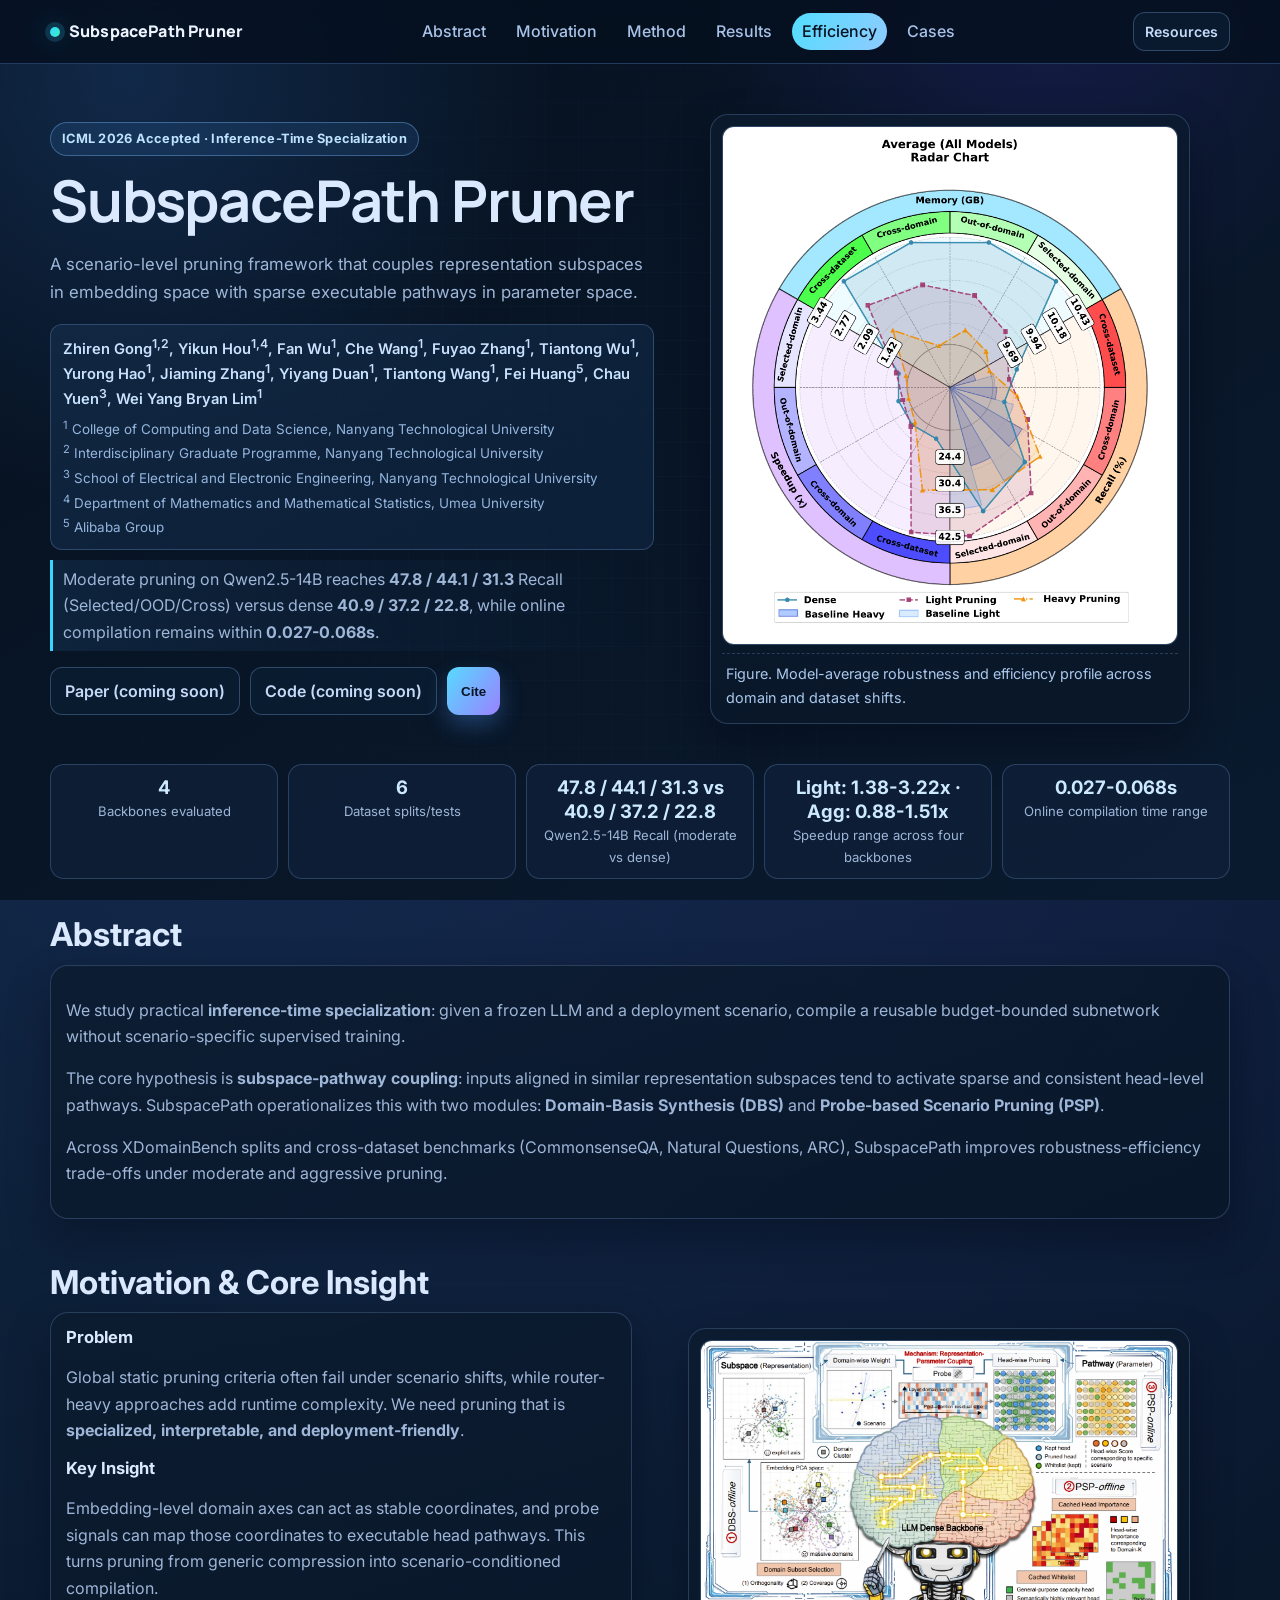
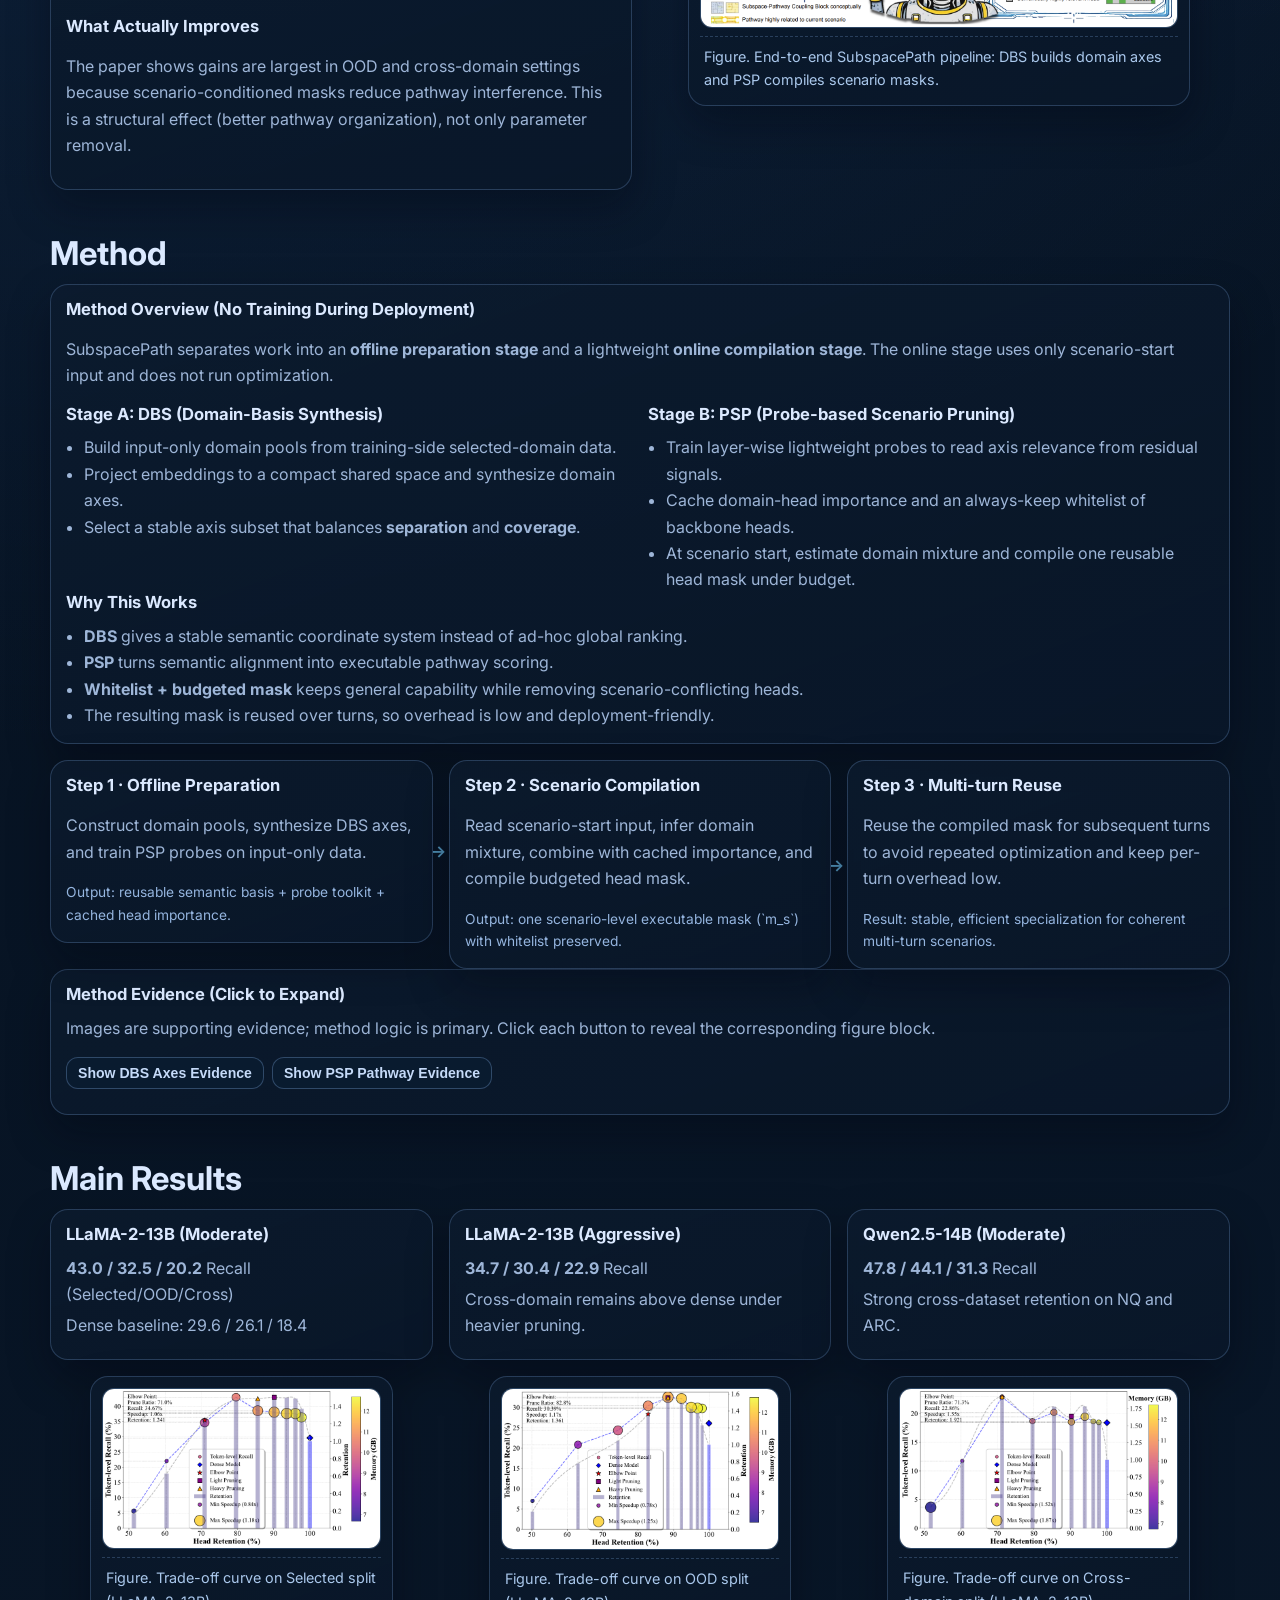
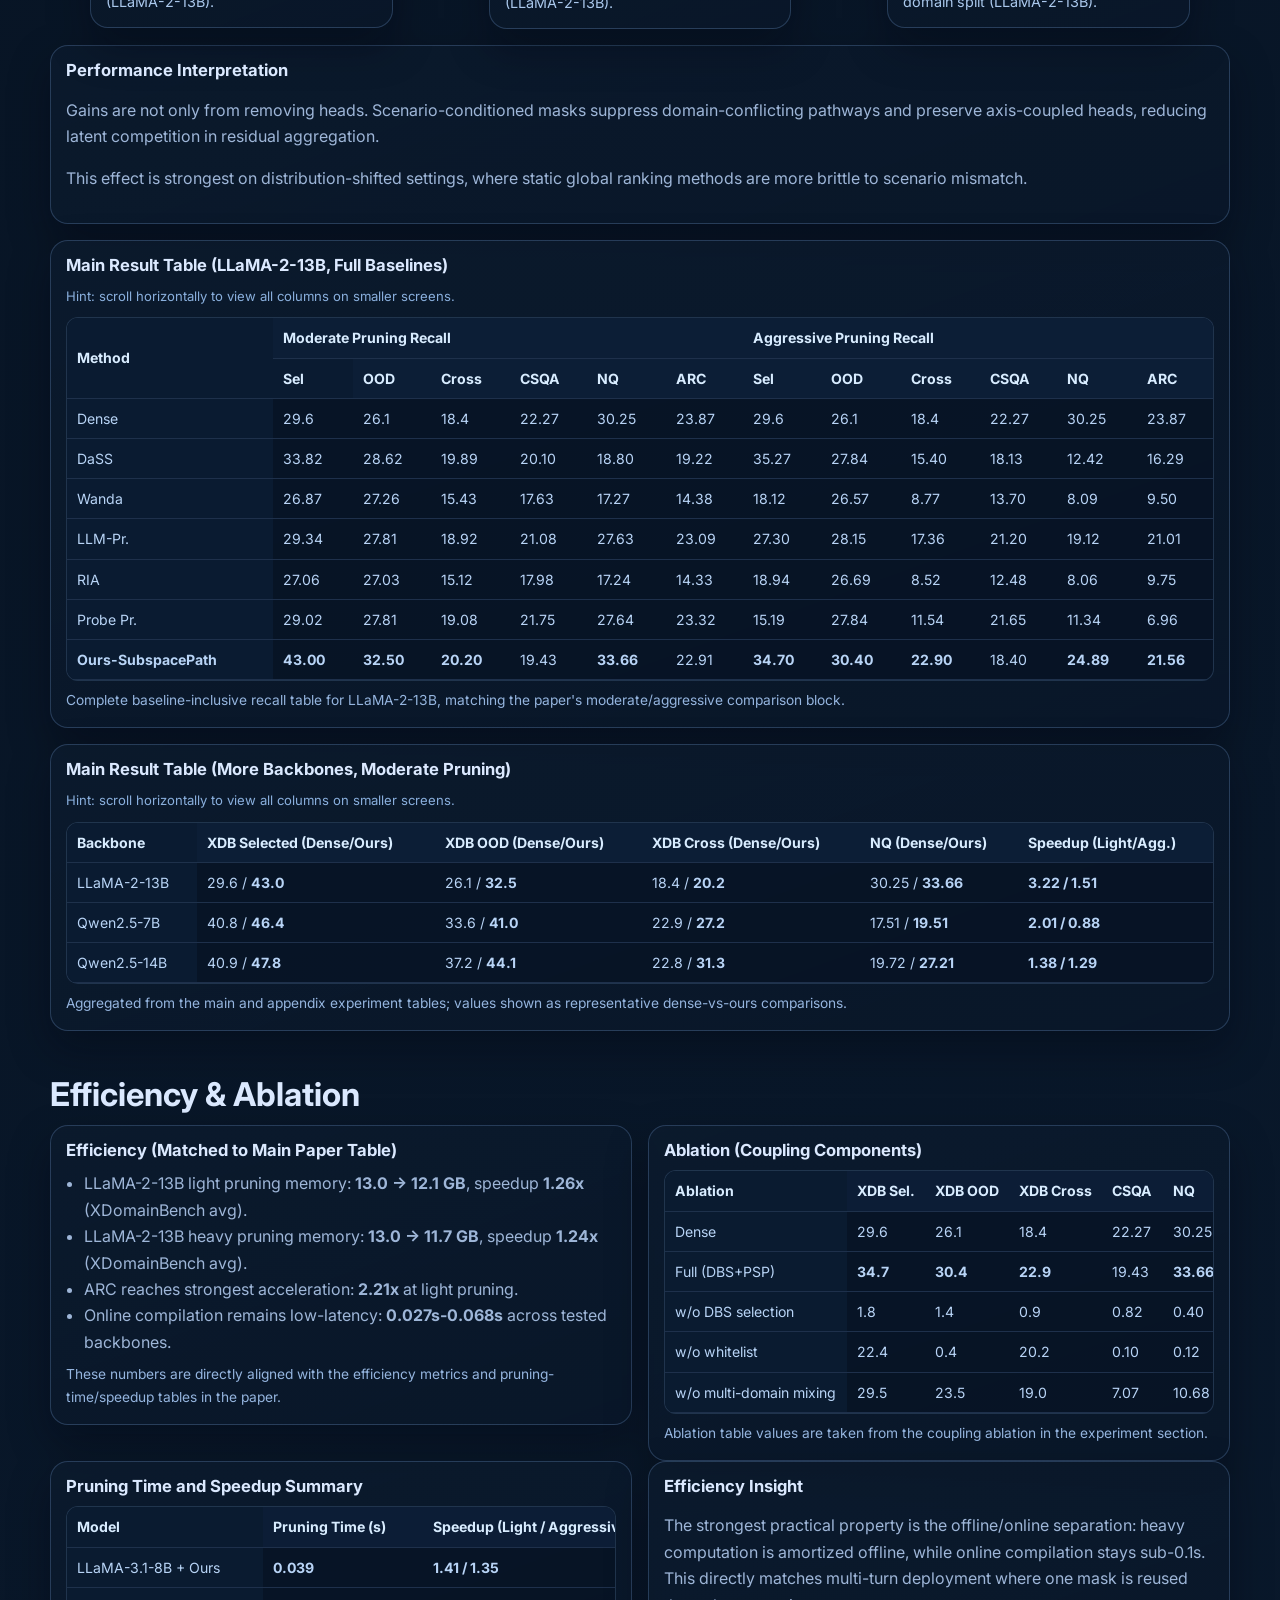
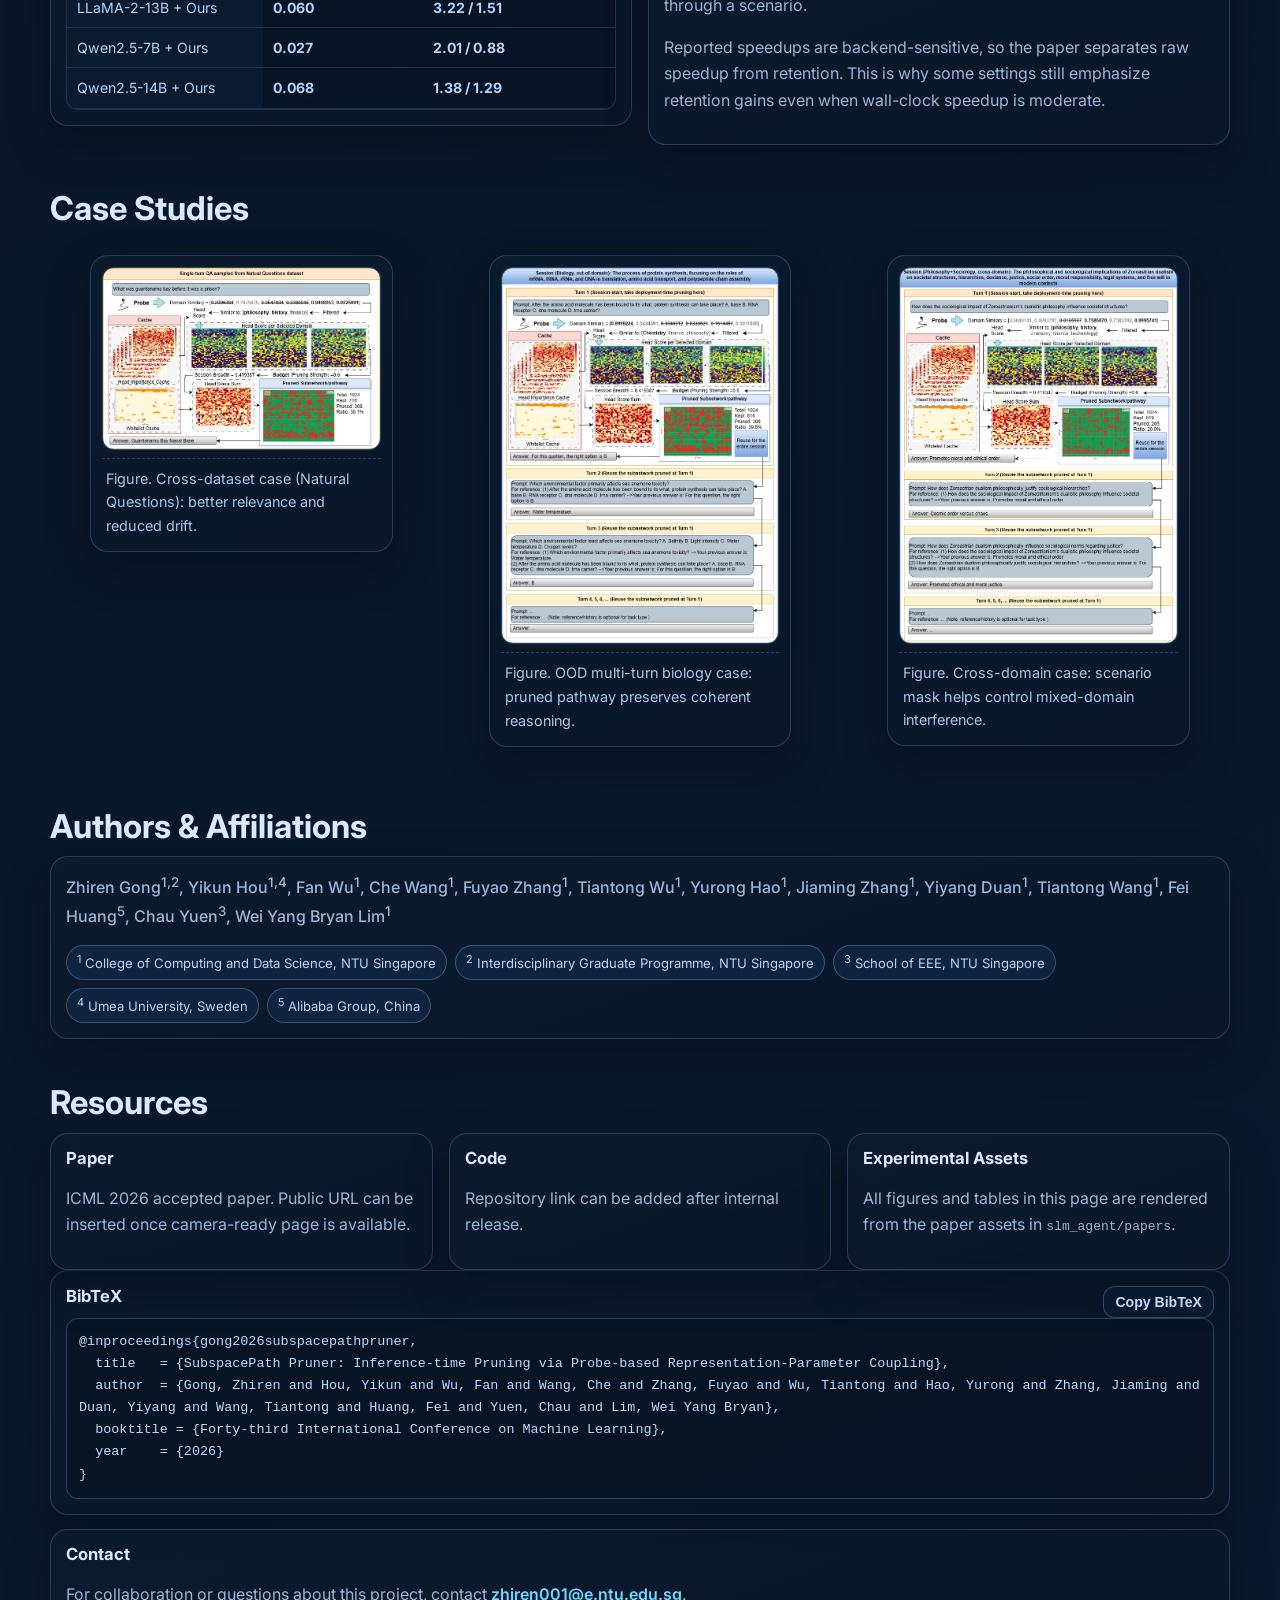
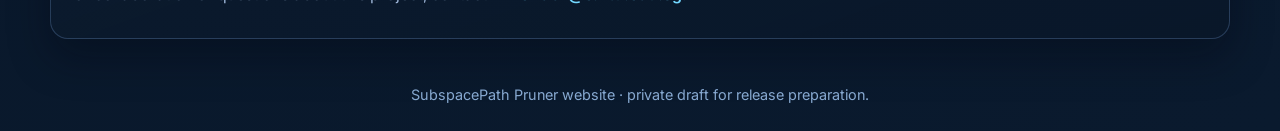
==== index.html @ 930dc104 "Initial SubspacePath Pruner website release" ====
<!doctype html>
<html lang="en">
<head>
  <meta charset="utf-8">
  <meta name="viewport" content="width=device-width, initial-scale=1">
  <title>SubspacePath Pruner | Project Website</title>
  <meta name="description" content="SubspacePath Pruner: inference-time scenario-specific pruning via subspace-pathway coupling.">
  <link rel="preconnect" href="https://fonts.googleapis.com">
  <link rel="preconnect" href="https://fonts.gstatic.com" crossorigin>
  <link href="https://fonts.googleapis.com/css2?family=Inter:wght@400;500;600;700;800&family=Manrope:wght@500;700;800&display=swap" rel="stylesheet">
  <link rel="stylesheet" href="./styles.css">
</head>
<body>
  <div class="bg-grid" aria-hidden="true"></div>
  <header class="topbar">
    <div class="container nav">
      <a class="brand" href="#top">
        <span class="brand-dot"></span>
        <span>SubspacePath Pruner</span>
      </a>
      <nav>
        <a href="#abstract">Abstract</a>
        <a href="#motivation">Motivation</a>
        <a href="#method">Method</a>
        <a href="#results">Results</a>
        <a href="#efficiency">Efficiency</a>
        <a href="#cases">Cases</a>
      </nav>
      <a class="btn btn-soft btn-sm" href="#resources">Resources</a>
    </div>
  </header>

  <main id="top">
    <section class="hero container">
      <div class="hero-copy">
        <p class="pill">ICML 2026 Accepted · Inference-Time Specialization</p>
        <h1>SubspacePath Pruner</h1>
        <p class="subtitle">
          A scenario-level pruning framework that couples representation subspaces in embedding space
          with sparse executable pathways in parameter space.
        </p>
        <div class="author-hero">
          <p class="author-hero-names">
            Zhiren Gong<sup>1,2</sup>, Yikun Hou<sup>1,4</sup>, Fan Wu<sup>1</sup>, Che Wang<sup>1</sup>, Fuyao Zhang<sup>1</sup>,
            Tiantong Wu<sup>1</sup>, Yurong Hao<sup>1</sup>, Jiaming Zhang<sup>1</sup>, Yiyang Duan<sup>1</sup>, Tiantong Wang<sup>1</sup>,
            Fei Huang<sup>5</sup>, Chau Yuen<sup>3</sup>, Wei Yang Bryan Lim<sup>1</sup>
          </p>
          <p class="author-hero-affils">
            <span><sup>1</sup> College of Computing and Data Science, Nanyang Technological University</span>
            <span><sup>2</sup> Interdisciplinary Graduate Programme, Nanyang Technological University</span>
            <span><sup>3</sup> School of Electrical and Electronic Engineering, Nanyang Technological University</span>
            <span><sup>4</sup> Department of Mathematics and Mathematical Statistics, Umea University</span>
            <span><sup>5</sup> Alibaba Group</span>
          </p>
        </div>
        <p class="hero-highlight">
          Moderate pruning on Qwen2.5-14B reaches <strong>47.8 / 44.1 / 31.3</strong> Recall (Selected/OOD/Cross)
          versus dense <strong>40.9 / 37.2 / 22.8</strong>, while online compilation remains within <strong>0.027-0.068s</strong>.
        </p>
        <div class="cta">
          <a class="btn btn-soft" href="#resources">Paper (coming soon)</a>
          <a class="btn btn-soft" href="#resources">Code (coming soon)</a>
          <button id="copyCiteHero" class="btn" type="button">Cite</button>
        </div>
      </div>
      <figure class="card figure-card hero-figure">
        <img src="./assets/radar_average.png" alt="Model-average radar chart" data-full="./assets/radar_average.png" loading="eager">
        <figcaption>Figure. Model-average robustness and efficiency profile across domain and dataset shifts.</figcaption>
      </figure>
    </section>

    <section class="container metrics">
      <article><h3>4</h3><p>Backbones evaluated</p></article>
      <article><h3>6</h3><p>Dataset splits/tests</p></article>
      <article><h3>47.8 / 44.1 / 31.3 vs 40.9 / 37.2 / 22.8</h3><p>Qwen2.5-14B Recall (moderate vs dense)</p></article>
      <article><h3>Light: 1.38-3.22x · Agg: 0.88-1.51x</h3><p>Speedup range across four backbones</p></article>
      <article><h3>0.027-0.068s</h3><p>Online compilation time range</p></article>
    </section>

    <section id="abstract" class="container section">
      <h2>Abstract</h2>
      <article class="card">
        <p>
          We study practical <strong>inference-time specialization</strong>: given a frozen LLM and a deployment scenario,
          compile a reusable budget-bounded subnetwork without scenario-specific supervised training.
        </p>
        <p>
          The core hypothesis is <strong>subspace-pathway coupling</strong>: inputs aligned in similar representation subspaces
          tend to activate sparse and consistent head-level pathways.
          SubspacePath operationalizes this with two modules:
          <strong>Domain-Basis Synthesis (DBS)</strong> and <strong>Probe-based Scenario Pruning (PSP)</strong>.
        </p>
        <p>
          Across XDomainBench splits and cross-dataset benchmarks (CommonsenseQA, Natural Questions, ARC),
          SubspacePath improves robustness-efficiency trade-offs under moderate and aggressive pruning.
        </p>
      </article>
    </section>

    <section id="motivation" class="container section">
      <h2>Motivation & Core Insight</h2>
      <div class="grid2">
        <article class="card">
          <h3>Problem</h3>
          <p>
            Global static pruning criteria often fail under scenario shifts, while router-heavy approaches add runtime complexity.
            We need pruning that is <strong>specialized, interpretable, and deployment-friendly</strong>.
          </p>
          <h3>Key Insight</h3>
          <p>
            Embedding-level domain axes can act as stable coordinates, and probe signals can map those coordinates to
            executable head pathways. This turns pruning from generic compression into scenario-conditioned compilation.
          </p>
          <h3>What Actually Improves</h3>
          <p>
            The paper shows gains are largest in OOD and cross-domain settings because scenario-conditioned masks reduce
            pathway interference. This is a structural effect (better pathway organization), not only parameter removal.
          </p>
        </article>
        <figure class="card figure-card">
          <img src="./assets/main_new.png" alt="SubspacePath overview pipeline" data-full="./assets/main_new.png" loading="lazy">
          <figcaption>Figure. End-to-end SubspacePath pipeline: DBS builds domain axes and PSP compiles scenario masks.</figcaption>
        </figure>
      </div>
    </section>

    <section id="method" class="container section">
      <h2>Method</h2>
      <article class="card">
        <h3>Method Overview (No Training During Deployment)</h3>
        <p>
          SubspacePath separates work into an <strong>offline preparation stage</strong> and a lightweight
          <strong>online compilation stage</strong>. The online stage uses only scenario-start input and does not run optimization.
        </p>
        <div class="grid2">
          <div>
            <h3>Stage A: DBS (Domain-Basis Synthesis)</h3>
            <ul>
              <li>Build input-only domain pools from training-side selected-domain data.</li>
              <li>Project embeddings to a compact shared space and synthesize domain axes.</li>
              <li>Select a stable axis subset that balances <strong>separation</strong> and <strong>coverage</strong>.</li>
            </ul>
          </div>
          <div>
            <h3>Stage B: PSP (Probe-based Scenario Pruning)</h3>
            <ul>
              <li>Train layer-wise lightweight probes to read axis relevance from residual signals.</li>
              <li>Cache domain-head importance and an always-keep whitelist of backbone heads.</li>
              <li>At scenario start, estimate domain mixture and compile one reusable head mask under budget.</li>
            </ul>
          </div>
        </div>
        <h3>Why This Works</h3>
        <ul>
          <li><strong>DBS</strong> gives a stable semantic coordinate system instead of ad-hoc global ranking.</li>
          <li><strong>PSP</strong> turns semantic alignment into executable pathway scoring.</li>
          <li><strong>Whitelist + budgeted mask</strong> keeps general capability while removing scenario-conflicting heads.</li>
          <li>The resulting mask is reused over turns, so overhead is low and deployment-friendly.</li>
        </ul>
      </article>

      <div class="grid3 method-flow">
        <article class="card">
          <h3>Step 1 · Offline Preparation</h3>
          <p>Construct domain pools, synthesize DBS axes, and train PSP probes on input-only data.</p>
          <p class="note">Output: reusable semantic basis + probe toolkit + cached head importance.</p>
        </article>
        <article class="card">
          <h3>Step 2 · Scenario Compilation</h3>
          <p>Read scenario-start input, infer domain mixture, combine with cached importance, and compile budgeted head mask.</p>
          <p class="note">Output: one scenario-level executable mask (`m_s`) with whitelist preserved.</p>
        </article>
        <article class="card">
          <h3>Step 3 · Multi-turn Reuse</h3>
          <p>Reuse the compiled mask for subsequent turns to avoid repeated optimization and keep per-turn overhead low.</p>
          <p class="note">Result: stable, efficient specialization for coherent multi-turn scenarios.</p>
        </article>
      </div>

      <article class="card method-interactive">
        <h3>Method Evidence (Click to Expand)</h3>
        <p>Images are supporting evidence; method logic is primary. Click each button to reveal the corresponding figure block.</p>
        <div class="method-controls">
          <button class="btn btn-soft btn-sm method-toggle" type="button" data-target="methodDBS">Show DBS Axes Evidence</button>
          <button class="btn btn-soft btn-sm method-toggle" type="button" data-target="methodPSP">Show PSP Pathway Evidence</button>
        </div>

        <div id="methodDBS" class="method-panel">
          <div class="grid2">
            <figure class="card figure-card method-link" data-group="dbs">
              <img src="./assets/embedding_space_projection_3d.png" alt="3D embedding projection for selected domains" data-full="./assets/embedding_space_projection_3d.png" loading="lazy">
              <figcaption>Figure. Selected domain subspaces are geometrically separable in embedding projection.</figcaption>
            </figure>
            <figure class="card figure-card method-link" data-group="dbs">
              <img src="./assets/filtered_orthogonality_matrix.png" alt="Orthogonality matrix for selected domain axes" data-full="./assets/filtered_orthogonality_matrix.png" loading="lazy">
              <figcaption>Figure. DBS-selected axes achieve higher orthogonality with sufficient semantic coverage.</figcaption>
            </figure>
          </div>
        </div>

        <div id="methodPSP" class="method-panel">
          <div class="grid2">
            <figure class="card figure-card method-link" data-group="psp">
              <img src="./assets/mechanism.png" alt="Subspace-pathway coupling mechanism visualization" data-full="./assets/mechanism.png" loading="lazy">
              <figcaption>Figure. Mechanism evidence: subspace alignment patterns map to executable pathway selection behavior.</figcaption>
            </figure>
            <figure class="card figure-card method-link" data-group="psp">
              <img src="./assets/domain_head_cross_section_combined.png" alt="Domain-head cross section importance map" data-full="./assets/domain_head_cross_section_combined.png" loading="lazy">
              <figcaption>Figure. Domain-specific head-importance cross section supports pathway compilation.</figcaption>
            </figure>
          </div>
        </div>
      </article>
    </section>

    <section id="results" class="container section">
      <h2>Main Results</h2>
      <div class="grid3">
        <article class="card stat-card">
          <h3>LLaMA-2-13B (Moderate)</h3>
          <p><strong>43.0 / 32.5 / 20.2</strong> Recall (Selected/OOD/Cross)</p>
          <p>Dense baseline: 29.6 / 26.1 / 18.4</p>
        </article>
        <article class="card stat-card">
          <h3>LLaMA-2-13B (Aggressive)</h3>
          <p><strong>34.7 / 30.4 / 22.9</strong> Recall</p>
          <p>Cross-domain remains above dense under heavier pruning.</p>
        </article>
        <article class="card stat-card">
          <h3>Qwen2.5-14B (Moderate)</h3>
          <p><strong>47.8 / 44.1 / 31.3</strong> Recall</p>
          <p>Strong cross-dataset retention on NQ and ARC.</p>
        </article>
      </div>

      <div class="grid3">
        <figure class="card figure-card">
          <img src="./assets/tradeoff_selected.png" alt="Tradeoff curve on selected split" data-full="./assets/tradeoff_selected.png" loading="lazy">
          <figcaption>Figure. Trade-off curve on Selected split (LLaMA-2-13B).</figcaption>
        </figure>
        <figure class="card figure-card">
          <img src="./assets/tradeoff_ood.png" alt="Tradeoff curve on OOD split" data-full="./assets/tradeoff_ood.png" loading="lazy">
          <figcaption>Figure. Trade-off curve on OOD split (LLaMA-2-13B).</figcaption>
        </figure>
        <figure class="card figure-card">
          <img src="./assets/tradeoff_cross.png" alt="Tradeoff curve on cross-domain split" data-full="./assets/tradeoff_cross.png" loading="lazy">
          <figcaption>Figure. Trade-off curve on Cross-domain split (LLaMA-2-13B).</figcaption>
        </figure>
      </div>

      <article class="card">
        <h3>Performance Interpretation</h3>
        <p>
          Gains are not only from removing heads. Scenario-conditioned masks suppress domain-conflicting pathways
          and preserve axis-coupled heads, reducing latent competition in residual aggregation.
        </p>
        <p>
          This effect is strongest on distribution-shifted settings, where static global ranking methods are
          more brittle to scenario mismatch.
        </p>
      </article>

      <article class="card full-width-table-card">
        <h3>Main Result Table (LLaMA-2-13B, Full Baselines)</h3>
        <p class="scroll-hint">Hint: scroll horizontally to view all columns on smaller screens.</p>
        <div class="table-scroll">
          <table class="wide-table">
            <thead>
              <tr>
                <th rowspan="2">Method</th>
                <th colspan="6">Moderate Pruning Recall</th>
                <th colspan="6">Aggressive Pruning Recall</th>
              </tr>
              <tr>
                <th>Sel</th><th>OOD</th><th>Cross</th><th>CSQA</th><th>NQ</th><th>ARC</th>
                <th>Sel</th><th>OOD</th><th>Cross</th><th>CSQA</th><th>NQ</th><th>ARC</th>
              </tr>
            </thead>
            <tbody>
              <tr><td>Dense</td><td>29.6</td><td>26.1</td><td>18.4</td><td>22.27</td><td>30.25</td><td>23.87</td><td>29.6</td><td>26.1</td><td>18.4</td><td>22.27</td><td>30.25</td><td>23.87</td></tr>
              <tr><td>DaSS</td><td>33.82</td><td>28.62</td><td>19.89</td><td>20.10</td><td>18.80</td><td>19.22</td><td>35.27</td><td>27.84</td><td>15.40</td><td>18.13</td><td>12.42</td><td>16.29</td></tr>
              <tr><td>Wanda</td><td>26.87</td><td>27.26</td><td>15.43</td><td>17.63</td><td>17.27</td><td>14.38</td><td>18.12</td><td>26.57</td><td>8.77</td><td>13.70</td><td>8.09</td><td>9.50</td></tr>
              <tr><td>LLM-Pr.</td><td>29.34</td><td>27.81</td><td>18.92</td><td>21.08</td><td>27.63</td><td>23.09</td><td>27.30</td><td>28.15</td><td>17.36</td><td>21.20</td><td>19.12</td><td>21.01</td></tr>
              <tr><td>RIA</td><td>27.06</td><td>27.03</td><td>15.12</td><td>17.98</td><td>17.24</td><td>14.33</td><td>18.94</td><td>26.69</td><td>8.52</td><td>12.48</td><td>8.06</td><td>9.75</td></tr>
              <tr><td>Probe Pr.</td><td>29.02</td><td>27.81</td><td>19.08</td><td>21.75</td><td>27.64</td><td>23.32</td><td>15.19</td><td>27.84</td><td>11.54</td><td>21.65</td><td>11.34</td><td>6.96</td></tr>
              <tr><td><strong>Ours-SubspacePath</strong></td><td><strong>43.00</strong></td><td><strong>32.50</strong></td><td><strong>20.20</strong></td><td>19.43</td><td><strong>33.66</strong></td><td>22.91</td><td><strong>34.70</strong></td><td><strong>30.40</strong></td><td><strong>22.90</strong></td><td>18.40</td><td><strong>24.89</strong></td><td><strong>21.56</strong></td></tr>
            </tbody>
          </table>
        </div>
        <p class="note">Complete baseline-inclusive recall table for LLaMA-2-13B, matching the paper's moderate/aggressive comparison block.</p>
      </article>

      <article class="card full-width-table-card">
        <h3>Main Result Table (More Backbones, Moderate Pruning)</h3>
        <p class="scroll-hint">Hint: scroll horizontally to view all columns on smaller screens.</p>
        <div class="table-scroll">
          <table class="wide-table compact">
            <thead>
              <tr>
                <th>Backbone</th>
                <th>XDB Selected (Dense/Ours)</th>
                <th>XDB OOD (Dense/Ours)</th>
                <th>XDB Cross (Dense/Ours)</th>
                <th>NQ (Dense/Ours)</th>
                <th>Speedup (Light/Agg.)</th>
              </tr>
            </thead>
            <tbody>
              <tr>
                <td>LLaMA-2-13B</td>
                <td>29.6 / <strong>43.0</strong></td>
                <td>26.1 / <strong>32.5</strong></td>
                <td>18.4 / <strong>20.2</strong></td>
                <td>30.25 / <strong>33.66</strong></td>
                <td><strong>3.22 / 1.51</strong></td>
              </tr>
              <tr>
                <td>Qwen2.5-7B</td>
                <td>40.8 / <strong>46.4</strong></td>
                <td>33.6 / <strong>41.0</strong></td>
                <td>22.9 / <strong>27.2</strong></td>
                <td>17.51 / <strong>19.51</strong></td>
                <td><strong>2.01 / 0.88</strong></td>
              </tr>
              <tr>
                <td>Qwen2.5-14B</td>
                <td>40.9 / <strong>47.8</strong></td>
                <td>37.2 / <strong>44.1</strong></td>
                <td>22.8 / <strong>31.3</strong></td>
                <td>19.72 / <strong>27.21</strong></td>
                <td><strong>1.38 / 1.29</strong></td>
              </tr>
            </tbody>
          </table>
        </div>
        <p class="note">Aggregated from the main and appendix experiment tables; values shown as representative dense-vs-ours comparisons.</p>
      </article>
    </section>

    <section id="efficiency" class="container section">
      <h2>Efficiency & Ablation</h2>
      <div class="grid2">
        <article class="card">
          <h3>Efficiency (Matched to Main Paper Table)</h3>
          <ul>
            <li>LLaMA-2-13B light pruning memory: <strong>13.0 -&gt; 12.1 GB</strong>, speedup <strong>1.26x</strong> (XDomainBench avg).</li>
            <li>LLaMA-2-13B heavy pruning memory: <strong>13.0 -&gt; 11.7 GB</strong>, speedup <strong>1.24x</strong> (XDomainBench avg).</li>
            <li>ARC reaches strongest acceleration: <strong>2.21x</strong> at light pruning.</li>
            <li>Online compilation remains low-latency: <strong>0.027s-0.068s</strong> across tested backbones.</li>
          </ul>
          <p class="note">
            These numbers are directly aligned with the efficiency metrics and pruning-time/speedup tables in the paper.
          </p>
        </article>
        <article class="card">
          <h3>Ablation (Coupling Components)</h3>
          <div class="table-scroll">
            <table class="wide-table compact">
              <thead>
                <tr>
                  <th>Ablation</th>
                  <th>XDB Sel.</th>
                  <th>XDB OOD</th>
                  <th>XDB Cross</th>
                  <th>CSQA</th>
                  <th>NQ</th>
                  <th>ARC</th>
                </tr>
              </thead>
              <tbody>
                <tr><td>Dense</td><td>29.6</td><td>26.1</td><td>18.4</td><td>22.27</td><td>30.25</td><td>23.87</td></tr>
                <tr><td>Full (DBS+PSP)</td><td><strong>34.7</strong></td><td><strong>30.4</strong></td><td><strong>22.9</strong></td><td>19.43</td><td><strong>33.66</strong></td><td><strong>25.62</strong></td></tr>
                <tr><td>w/o DBS selection</td><td>1.8</td><td>1.4</td><td>0.9</td><td>0.82</td><td>0.40</td><td>1.16</td></tr>
                <tr><td>w/o whitelist</td><td>22.4</td><td>0.4</td><td>20.2</td><td>0.10</td><td>0.12</td><td>0.23</td></tr>
                <tr><td>w/o multi-domain mixing</td><td>29.5</td><td>23.5</td><td>19.0</td><td>7.07</td><td>10.68</td><td>17.04</td></tr>
              </tbody>
            </table>
          </div>
          <p class="note">Ablation table values are taken from the coupling ablation in the experiment section.</p>
        </article>
      </div>

      <div class="grid2">
        <article class="card">
          <h3>Pruning Time and Speedup Summary</h3>
          <div class="table-scroll">
            <table class="wide-table compact">
              <thead>
                <tr>
                  <th>Model</th>
                  <th>Pruning Time (s)</th>
                  <th>Speedup (Light / Aggressive)</th>
                </tr>
              </thead>
              <tbody>
                <tr><td>LLaMA-3.1-8B + Ours</td><td><strong>0.039</strong></td><td><strong>1.41 / 1.35</strong></td></tr>
                <tr><td>LLaMA-2-13B + Ours</td><td><strong>0.060</strong></td><td><strong>3.22 / 1.51</strong></td></tr>
                <tr><td>Qwen2.5-7B + Ours</td><td><strong>0.027</strong></td><td><strong>2.01 / 0.88</strong></td></tr>
                <tr><td>Qwen2.5-14B + Ours</td><td><strong>0.068</strong></td><td><strong>1.38 / 1.29</strong></td></tr>
              </tbody>
            </table>
          </div>
        </article>
        <article class="card">
          <h3>Efficiency Insight</h3>
          <p>
            The strongest practical property is the offline/online separation:
            heavy computation is amortized offline, while online compilation stays sub-0.1s.
            This directly matches multi-turn deployment where one mask is reused through a scenario.
          </p>
          <p>
            Reported speedups are backend-sensitive, so the paper separates raw speedup from retention.
            This is why some settings still emphasize retention gains even when wall-clock speedup is moderate.
          </p>
        </article>
      </div>
    </section>

    <section id="cases" class="container section">
      <h2>Case Studies</h2>
      <div class="grid3">
        <figure class="card figure-card">
          <img src="./assets/case_study3.png" alt="Natural Questions case study" data-full="./assets/case_study3.png" loading="lazy">
          <figcaption>Figure. Cross-dataset case (Natural Questions): better relevance and reduced drift.</figcaption>
        </figure>
        <figure class="card figure-card">
          <img src="./assets/case_study1.png" alt="OOD biology multi-turn case study" data-full="./assets/case_study1.png" loading="lazy">
          <figcaption>Figure. OOD multi-turn biology case: pruned pathway preserves coherent reasoning.</figcaption>
        </figure>
        <figure class="card figure-card">
          <img src="./assets/case_study2.png" alt="Cross-domain philosophy and sociology case study" data-full="./assets/case_study2.png" loading="lazy">
          <figcaption>Figure. Cross-domain case: scenario mask helps control mixed-domain interference.</figcaption>
        </figure>
      </div>
    </section>

    <section id="authors" class="container section">
      <h2>Authors & Affiliations</h2>
      <article class="card">
        <p class="authors">
          Zhiren Gong<sup>1,2</sup>, Yikun Hou<sup>1,4</sup>, Fan Wu<sup>1</sup>, Che Wang<sup>1</sup>, Fuyao Zhang<sup>1</sup>,
          Tiantong Wu<sup>1</sup>, Yurong Hao<sup>1</sup>, Jiaming Zhang<sup>1</sup>, Yiyang Duan<sup>1</sup>, Tiantong Wang<sup>1</sup>,
          Fei Huang<sup>5</sup>, Chau Yuen<sup>3</sup>, Wei Yang Bryan Lim<sup>1</sup>
        </p>
        <div class="chips">
          <span><sup>1</sup> College of Computing and Data Science, NTU Singapore</span>
          <span><sup>2</sup> Interdisciplinary Graduate Programme, NTU Singapore</span>
          <span><sup>3</sup> School of EEE, NTU Singapore</span>
          <span><sup>4</sup> Umea University, Sweden</span>
          <span><sup>5</sup> Alibaba Group, China</span>
        </div>
      </article>
    </section>

    <section id="resources" class="container section">
      <h2>Resources</h2>
      <div class="grid3">
        <article class="card resource-card">
          <h3>Paper</h3>
          <p>ICML 2026 accepted paper. Public URL can be inserted once camera-ready page is available.</p>
        </article>
        <article class="card resource-card">
          <h3>Code</h3>
          <p>Repository link can be added after internal release.</p>
        </article>
        <article class="card resource-card">
          <h3>Experimental Assets</h3>
          <p>All figures and tables in this page are rendered from the paper assets in <code>slm_agent/papers</code>.</p>
        </article>
      </div>

      <article class="card">
        <div class="bib-head">
          <h3>BibTeX</h3>
          <button id="copyBib" class="btn btn-sm btn-soft" type="button">Copy BibTeX</button>
        </div>
        <pre id="bib">@inproceedings{gong2026subspacepathpruner,
  title   = {SubspacePath Pruner: Inference-time Pruning via Probe-based Representation-Parameter Coupling},
  author  = {Gong, Zhiren and Hou, Yikun and Wu, Fan and Wang, Che and Zhang, Fuyao and Wu, Tiantong and Hao, Yurong and Zhang, Jiaming and Duan, Yiyang and Wang, Tiantong and Huang, Fei and Yuen, Chau and Lim, Wei Yang Bryan},
  booktitle = {Forty-third International Conference on Machine Learning},
  year    = {2026}
}</pre>
      </article>

      <article class="card contact-card">
        <h3>Contact</h3>
        <p>
          For collaboration or questions about this project, contact
          <a class="contact-link" href="mailto:zhiren001@e.ntu.edu.sg">zhiren001@e.ntu.edu.sg</a>.
        </p>
      </article>
    </section>
  </main>

  <footer class="footer">
    <div class="container">
      <p>SubspacePath Pruner website · private draft for release preparation.</p>
    </div>
  </footer>

  <div id="lightbox" class="lightbox" aria-hidden="true">
    <button id="lightboxClose" class="lightbox-close" type="button" aria-label="Close image view">×</button>
    <img id="lightboxImg" src="" alt="Expanded figure preview">
  </div>

  <script src="./script.js"></script>
</body>
</html>
---- styles.css ----
:root {
  --bg: #06111f;
  --bg2: #0a1a2e;
  --panel: rgba(12, 27, 46, 0.78);
  --panel-2: rgba(9, 23, 41, 0.88);
  --ink: #dbe9ff;
  --ink-soft: #9eb6d8;
  --line: rgba(123, 167, 224, 0.26);
  --cyan: #37d7ff;
  --blue: #6ca3ff;
  --violet: #9b7cff;
  --mint: #37efc7;
  --shadow: 0 18px 40px rgba(0, 7, 16, 0.35);
  --radius: 18px;
}

*,
*::before,
*::after {
  box-sizing: border-box;
}

html,
body {
  margin: 0;
  padding: 0;
  font-family: Inter, system-ui, -apple-system, Segoe UI, sans-serif;
  color: var(--ink);
  background:
    radial-gradient(circle at 10% 8%, rgba(65, 146, 255, 0.18), transparent 30%),
    radial-gradient(circle at 82% 0%, rgba(91, 68, 255, 0.15), transparent 25%),
    linear-gradient(145deg, var(--bg), var(--bg2));
}

html {
  scroll-behavior: smooth;
}

body {
  line-height: 1.65;
  background-attachment: fixed;
}

.bg-grid {
  position: fixed;
  inset: 0;
  pointer-events: none;
  z-index: 0;
  opacity: 0.16;
  background-image:
    linear-gradient(rgba(140, 191, 255, 0.18) 1px, transparent 1px),
    linear-gradient(90deg, rgba(140, 191, 255, 0.16) 1px, transparent 1px);
  background-size: 34px 34px;
  mask-image: radial-gradient(circle at center, black 20%, transparent 85%);
}

.container {
  width: min(1180px, calc(100% - 44px));
  margin: 0 auto;
  position: relative;
  z-index: 1;
}

.topbar {
  position: sticky;
  top: 0;
  z-index: 30;
  border-bottom: 1px solid rgba(88, 142, 209, 0.35);
  background: rgba(5, 16, 31, 0.84);
  backdrop-filter: blur(12px);
}

.nav {
  display: flex;
  align-items: center;
  justify-content: space-between;
  gap: 14px;
  padding: 12px 0;
}

.brand {
  text-decoration: none;
  color: #eef5ff;
  font-family: Manrope, Inter, sans-serif;
  font-weight: 800;
  display: inline-flex;
  align-items: center;
  gap: 9px;
  letter-spacing: 0.01em;
}

.brand-dot {
  width: 10px;
  height: 10px;
  border-radius: 50%;
  background: linear-gradient(120deg, var(--cyan), var(--mint));
  box-shadow: 0 0 0 5px rgba(55, 215, 255, 0.16), 0 0 28px rgba(55, 215, 255, 0.45);
}

.nav nav {
  display: flex;
  gap: 10px;
  flex-wrap: wrap;
}

.nav nav a {
  color: #a9c2e8;
  text-decoration: none;
  font-weight: 500;
  border-radius: 999px;
  padding: 5px 10px;
  transition: color 0.2s ease, background 0.2s ease;
}

.nav nav a:hover {
  color: #e7f3ff;
  background: rgba(90, 147, 214, 0.2);
}

.nav nav a.active {
  color: #091222;
  background: linear-gradient(120deg, #53ddff, #8fcbff);
}

.btn {
  border: 0;
  border-radius: 12px;
  padding: 10px 14px;
  font-weight: 600;
  text-decoration: none;
  cursor: pointer;
  color: #0a1426;
  background: linear-gradient(125deg, #57dbff, #78adff 50%, #9a82ff);
  box-shadow: 0 10px 22px rgba(79, 155, 255, 0.3);
}

.btn-soft {
  background: rgba(10, 28, 49, 0.9);
  color: #c5daf8;
  border: 1px solid rgba(127, 171, 225, 0.32);
  box-shadow: none;
}

.btn-sm {
  padding: 7px 11px;
  font-size: 0.88rem;
}

h1,
h2,
h3 {
  margin: 0 0 10px;
  line-height: 1.2;
}

h1 {
  font-family: Manrope, Inter, sans-serif;
  font-size: clamp(2.1rem, 5vw, 3.6rem);
  letter-spacing: -0.02em;
}

h2 {
  font-size: clamp(1.45rem, 2.6vw, 2.05rem);
}

h3 {
  font-size: 1.04rem;
}

p,
li {
  color: var(--ink-soft);
}

.hero {
  display: grid;
  grid-template-columns: 1.08fr 1fr;
  gap: 16px;
  align-items: center;
  padding: 34px 0 16px;
}

.pill {
  display: inline-flex;
  margin: 0 0 10px;
  border-radius: 999px;
  border: 1px solid rgba(115, 173, 236, 0.42);
  background: rgba(56, 125, 198, 0.16);
  color: #bfe3ff;
  font-size: 0.8rem;
  font-weight: 700;
  letter-spacing: 0.02em;
  padding: 5px 11px;
}

.subtitle {
  font-size: 1.05rem;
  max-width: 740px;
}

.author-hero {
  margin-top: 12px;
  border: 1px solid rgba(126, 170, 230, 0.28);
  border-radius: 12px;
  background: linear-gradient(150deg, rgba(20, 44, 73, 0.72), rgba(14, 34, 60, 0.8));
  padding: 10px 12px;
}

.author-hero-names {
  margin: 0;
  color: #c8e2ff;
  font-size: 0.92rem;
  font-weight: 600;
  line-height: 1.5;
}

.author-hero-affils {
  margin: 6px 0 0;
  color: #95b6df;
  font-size: 0.84rem;
}

.author-hero-affils span {
  display: block;
}

.hero-highlight {
  margin-top: 10px;
  border-left: 3px solid var(--cyan);
  padding: 6px 0 6px 10px;
  background: linear-gradient(90deg, rgba(28, 64, 106, 0.35), transparent);
  border-radius: 0 8px 8px 0;
}

.cta {
  margin-top: 14px;
  display: flex;
  flex-wrap: wrap;
  gap: 10px;
}

.card {
  background: linear-gradient(160deg, var(--panel), var(--panel-2));
  border: 1px solid var(--line);
  border-radius: var(--radius);
  box-shadow: var(--shadow);
  padding: 15px;
  transition: transform 0.24s ease, border-color 0.24s ease, box-shadow 0.24s ease;
}

.card:hover {
  transform: translateY(-2px);
  border-color: rgba(117, 194, 255, 0.44);
  box-shadow: 0 20px 44px rgba(0, 6, 16, 0.4);
}

.hero-figure {
  padding: 10px;
}

.metrics {
  display: grid;
  grid-template-columns: repeat(5, minmax(0, 1fr));
  gap: 10px;
  margin-top: 8px;
}

.metrics article {
  border-radius: 14px;
  border: 1px solid rgba(128, 176, 236, 0.25);
  background: rgba(14, 32, 57, 0.8);
  padding: 10px 8px;
  text-align: center;
}

.metrics h3 {
  margin-bottom: 2px;
  color: #cce9ff;
  font-size: clamp(0.98rem, 1.45vw, 1.26rem);
  line-height: 1.3;
}

.metrics p {
  margin: 0;
  font-size: 0.82rem;
}

.section {
  padding: 36px 0 8px;
  scroll-margin-top: 92px;
}

.grid2,
.grid3 {
  display: grid;
  gap: 16px;
  align-items: start;
}

.grid2 {
  grid-template-columns: repeat(2, minmax(0, 1fr));
}

.grid3 {
  grid-template-columns: repeat(3, minmax(0, 1fr));
}

.figure-card {
  padding: 11px;
  overflow: hidden;
}

.figure-card img {
  width: 100%;
  max-width: 100%;
  height: auto;
  max-height: 620px;
  object-fit: contain;
  display: block;
  border-radius: 12px;
  border: 1px solid rgba(118, 171, 231, 0.35);
  background: rgba(4, 14, 27, 0.75);
  cursor: zoom-in;
}

.hero-figure img {
  max-height: 760px;
}

.figure-card figcaption {
  margin-top: 8px;
  border-top: 1px dashed rgba(120, 165, 218, 0.28);
  padding: 8px 4px 2px;
  color: #aac8ec;
  font-size: 0.9rem;
}

.method-flow {
  margin-top: 16px;
}

.method-flow .card {
  position: relative;
}

.method-flow .card:not(:last-child)::after {
  content: "→";
  position: absolute;
  right: -14px;
  top: 50%;
  transform: translateY(-50%);
  color: #74cfff;
  font-weight: 700;
  opacity: 0.65;
}

.method-interactive p {
  margin-top: 0;
}

.method-controls {
  display: flex;
  flex-wrap: wrap;
  gap: 8px;
  margin: 8px 0 10px;
}

.method-panel {
  display: none;
  margin-top: 8px;
}

.method-panel.show {
  display: block;
  animation: fadeInUp 0.22s ease;
}

ul {
  margin: 8px 0 0;
  padding-left: 18px;
}

.stat-card p {
  margin: 5px 0;
}

.note {
  margin: 8px 0 0;
  font-size: 0.86rem;
  color: #95b5df;
}

.full-width-table-card {
  margin-top: 16px;
}

.table-scroll {
  margin-top: 10px;
  overflow-x: auto;
  border: 1px solid rgba(123, 167, 224, 0.22);
  border-radius: 12px;
  background: rgba(7, 20, 36, 0.72);
}

.scroll-hint {
  margin: 0 0 8px;
  font-size: 0.82rem;
  color: #8ab0de;
}

.wide-table {
  width: 100%;
  min-width: 760px;
  border-collapse: collapse;
}

.wide-table th,
.wide-table td {
  border-bottom: 1px solid rgba(123, 167, 224, 0.2);
  padding: 8px 10px;
  text-align: left;
  font-size: 0.88rem;
  color: #b8d4f6;
}

.wide-table thead th {
  position: sticky;
  top: 0;
  background: rgba(13, 31, 56, 0.96);
  color: #d8ecff;
}

.wide-table th:first-child,
.wide-table td:first-child {
  position: sticky;
  left: 0;
  z-index: 2;
  background: rgba(11, 28, 49, 0.98);
  box-shadow: 1px 0 0 rgba(123, 167, 224, 0.28);
}

.wide-table thead th:first-child {
  z-index: 4;
}

.wide-table.compact {
  min-width: 620px;
}

.wide-table tbody tr:hover td {
  background: rgba(56, 120, 194, 0.12);
}

.authors {
  margin-top: 0;
  font-weight: 500;
}

.chips {
  display: flex;
  flex-wrap: wrap;
  gap: 8px;
}

.chips span {
  border-radius: 999px;
  border: 1px solid rgba(126, 170, 230, 0.35);
  background: rgba(19, 40, 69, 0.84);
  color: #b8d4f6;
  padding: 4px 10px;
  font-size: 0.82rem;
}

.resource-card {
  min-height: 120px;
}

.bib-head {
  display: flex;
  align-items: center;
  justify-content: space-between;
  gap: 10px;
}

pre {
  margin: 0;
  border-radius: 12px;
  border: 1px solid rgba(128, 176, 236, 0.3);
  background: rgba(7, 20, 36, 0.86);
  color: #bcdbff;
  padding: 12px;
  white-space: pre-wrap;
  word-break: break-word;
  font-size: 0.84rem;
}

.contact-card {
  margin-top: 14px;
}

.contact-link {
  color: #73d8ff;
  font-weight: 600;
  text-decoration: none;
}

.contact-link:hover {
  text-decoration: underline;
}

.footer {
  margin-top: 24px;
  padding: 12px 0 24px;
}

.footer p {
  margin: 0;
  text-align: center;
  color: #87a9d1;
  font-size: 0.9rem;
}

.method-link {
  transition: transform 0.22s ease, border-color 0.22s ease, box-shadow 0.22s ease;
}

.method-link.is-linked {
  border-color: rgba(87, 219, 255, 0.62);
  box-shadow: 0 24px 42px rgba(0, 23, 45, 0.5);
}

.method-link.is-linked figcaption {
  color: #d3ecff;
}

@keyframes fadeInUp {
  from {
    opacity: 0;
    transform: translateY(6px);
  }
  to {
    opacity: 1;
    transform: translateY(0);
  }
}

.lightbox {
  position: fixed;
  inset: 0;
  z-index: 80;
  display: none;
  align-items: center;
  justify-content: center;
  padding: 24px;
  background: rgba(2, 8, 17, 0.88);
}

.lightbox.show {
  display: flex;
}

.lightbox img {
  max-width: min(1220px, 95vw);
  max-height: 90vh;
  border-radius: 12px;
  box-shadow: 0 16px 40px rgba(0, 0, 0, 0.44);
}

.lightbox-close {
  position: absolute;
  top: 12px;
  right: 20px;
  border: 0;
  border-radius: 999px;
  width: 36px;
  height: 36px;
  font-size: 1.5rem;
  cursor: pointer;
  color: #0f1d33;
  background: #cfe5ff;
}

@media (max-width: 1080px) {
  .metrics {
    grid-template-columns: repeat(3, minmax(0, 1fr));
  }

  .grid3 {
    grid-template-columns: repeat(2, minmax(0, 1fr));
  }

  .method-flow .card::after {
    display: none;
  }
}

@media (max-width: 820px) {
  .hero,
  .grid2,
  .grid3 {
    grid-template-columns: 1fr;
  }

  .metrics {
    grid-template-columns: repeat(2, minmax(0, 1fr));
  }
}

@media (max-width: 560px) {
  .container {
    width: calc(100% - 26px);
  }

  .metrics {
    grid-template-columns: 1fr;
  }

  .nav {
    flex-wrap: wrap;
    row-gap: 8px;
  }

  .nav nav {
    width: 100%;
    flex-wrap: nowrap;
    overflow-x: auto;
    scrollbar-width: thin;
  }
}
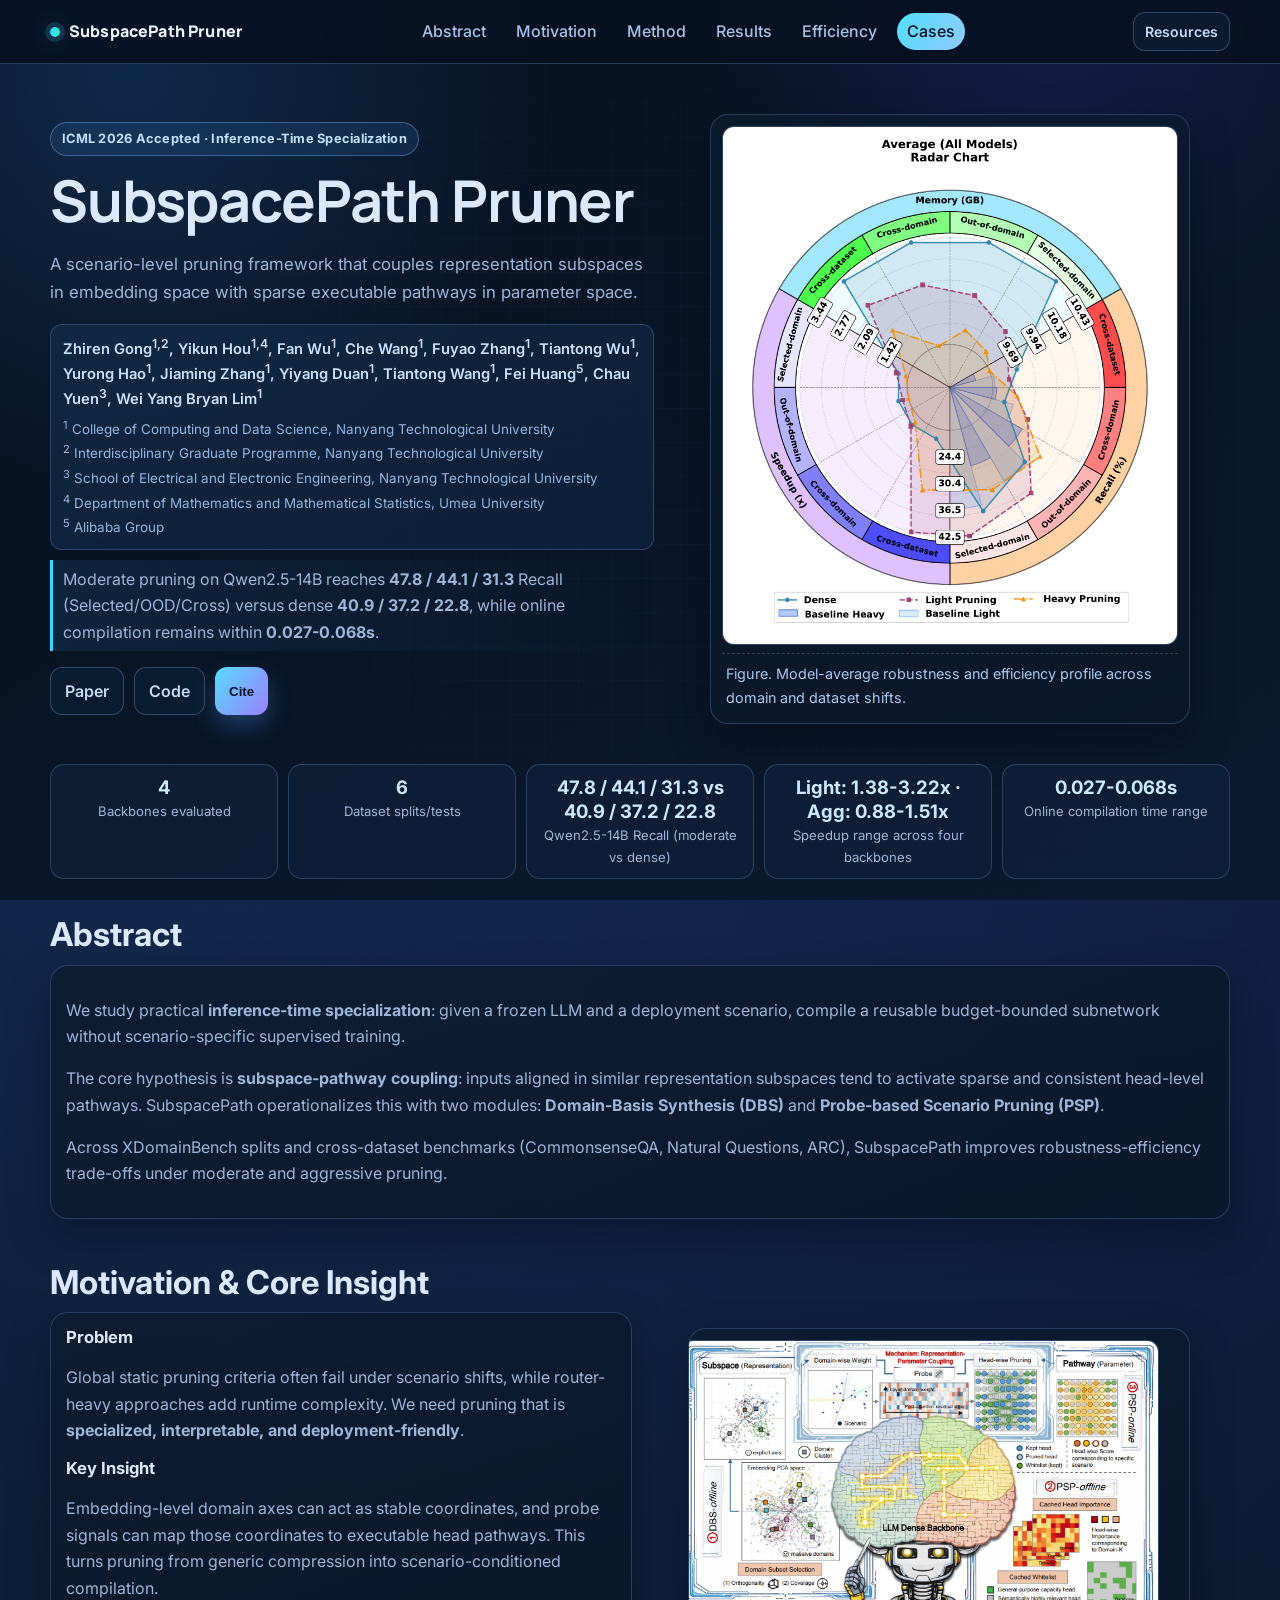
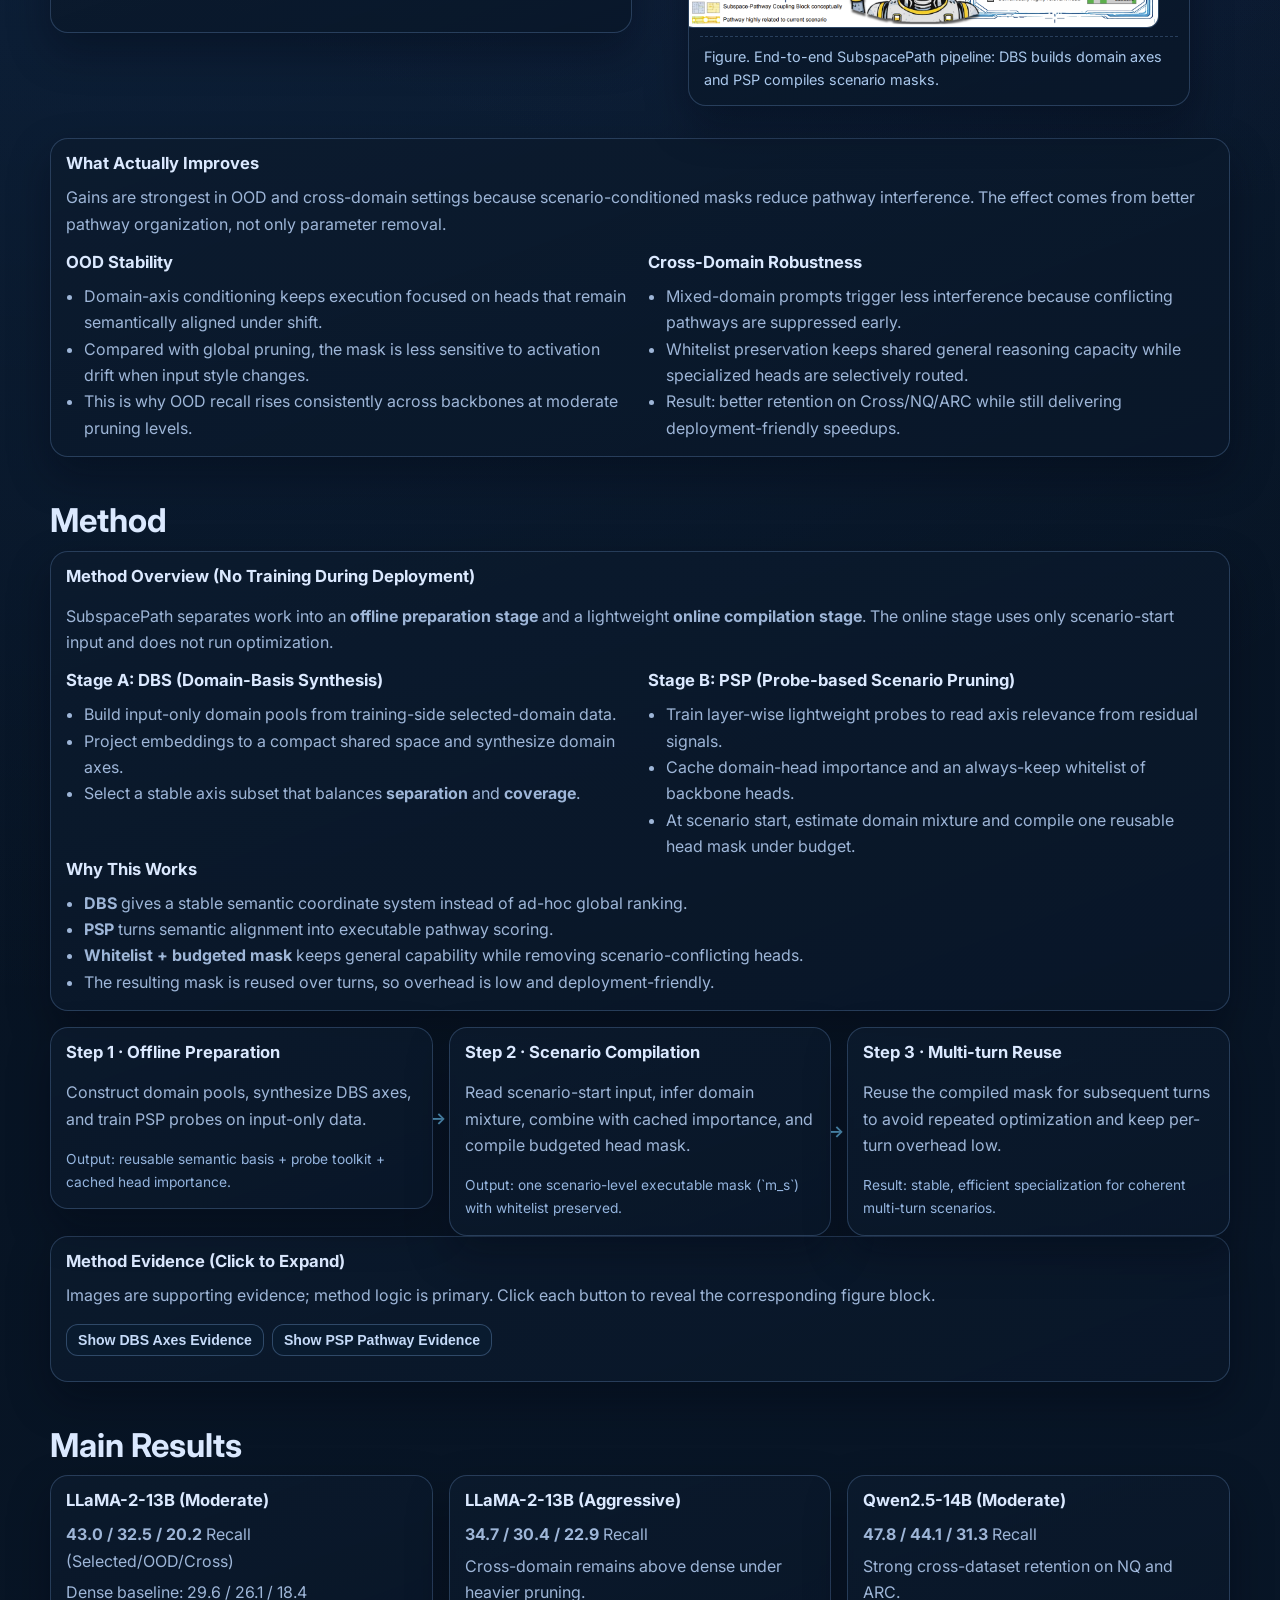
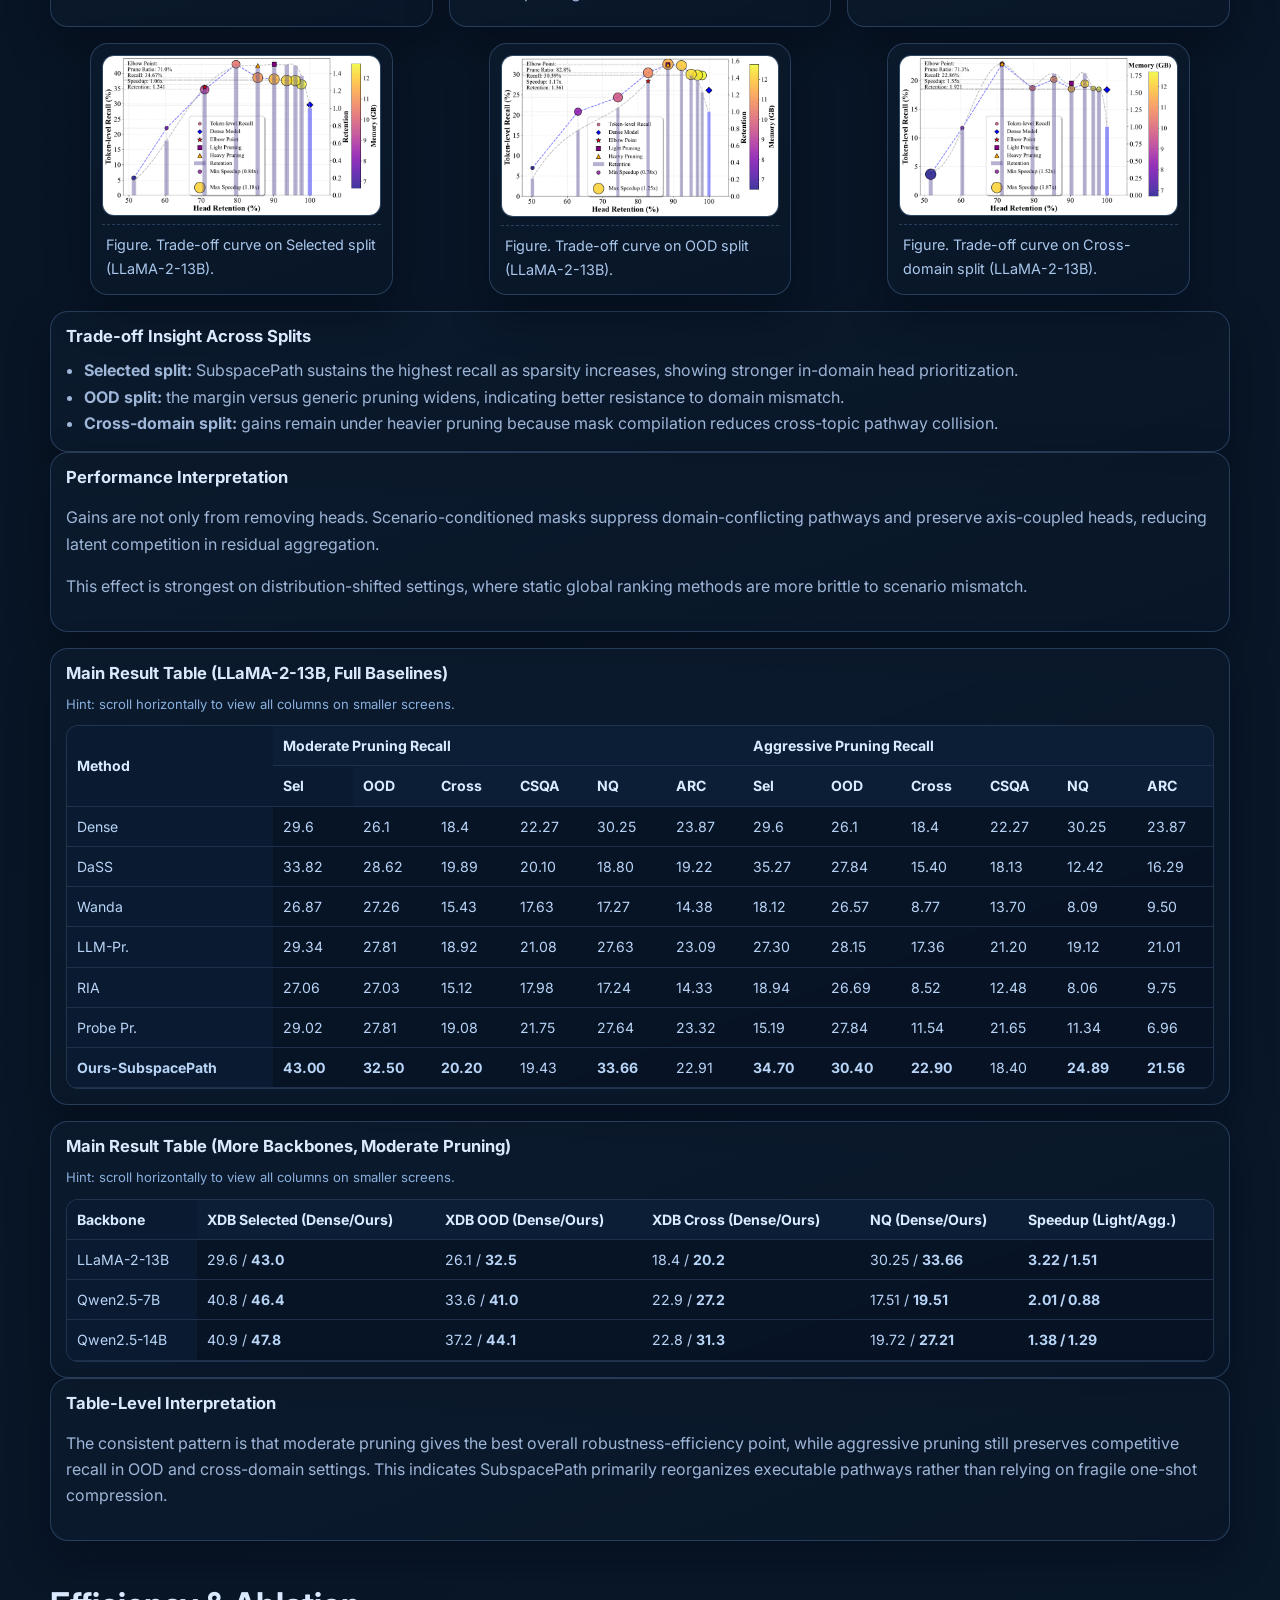
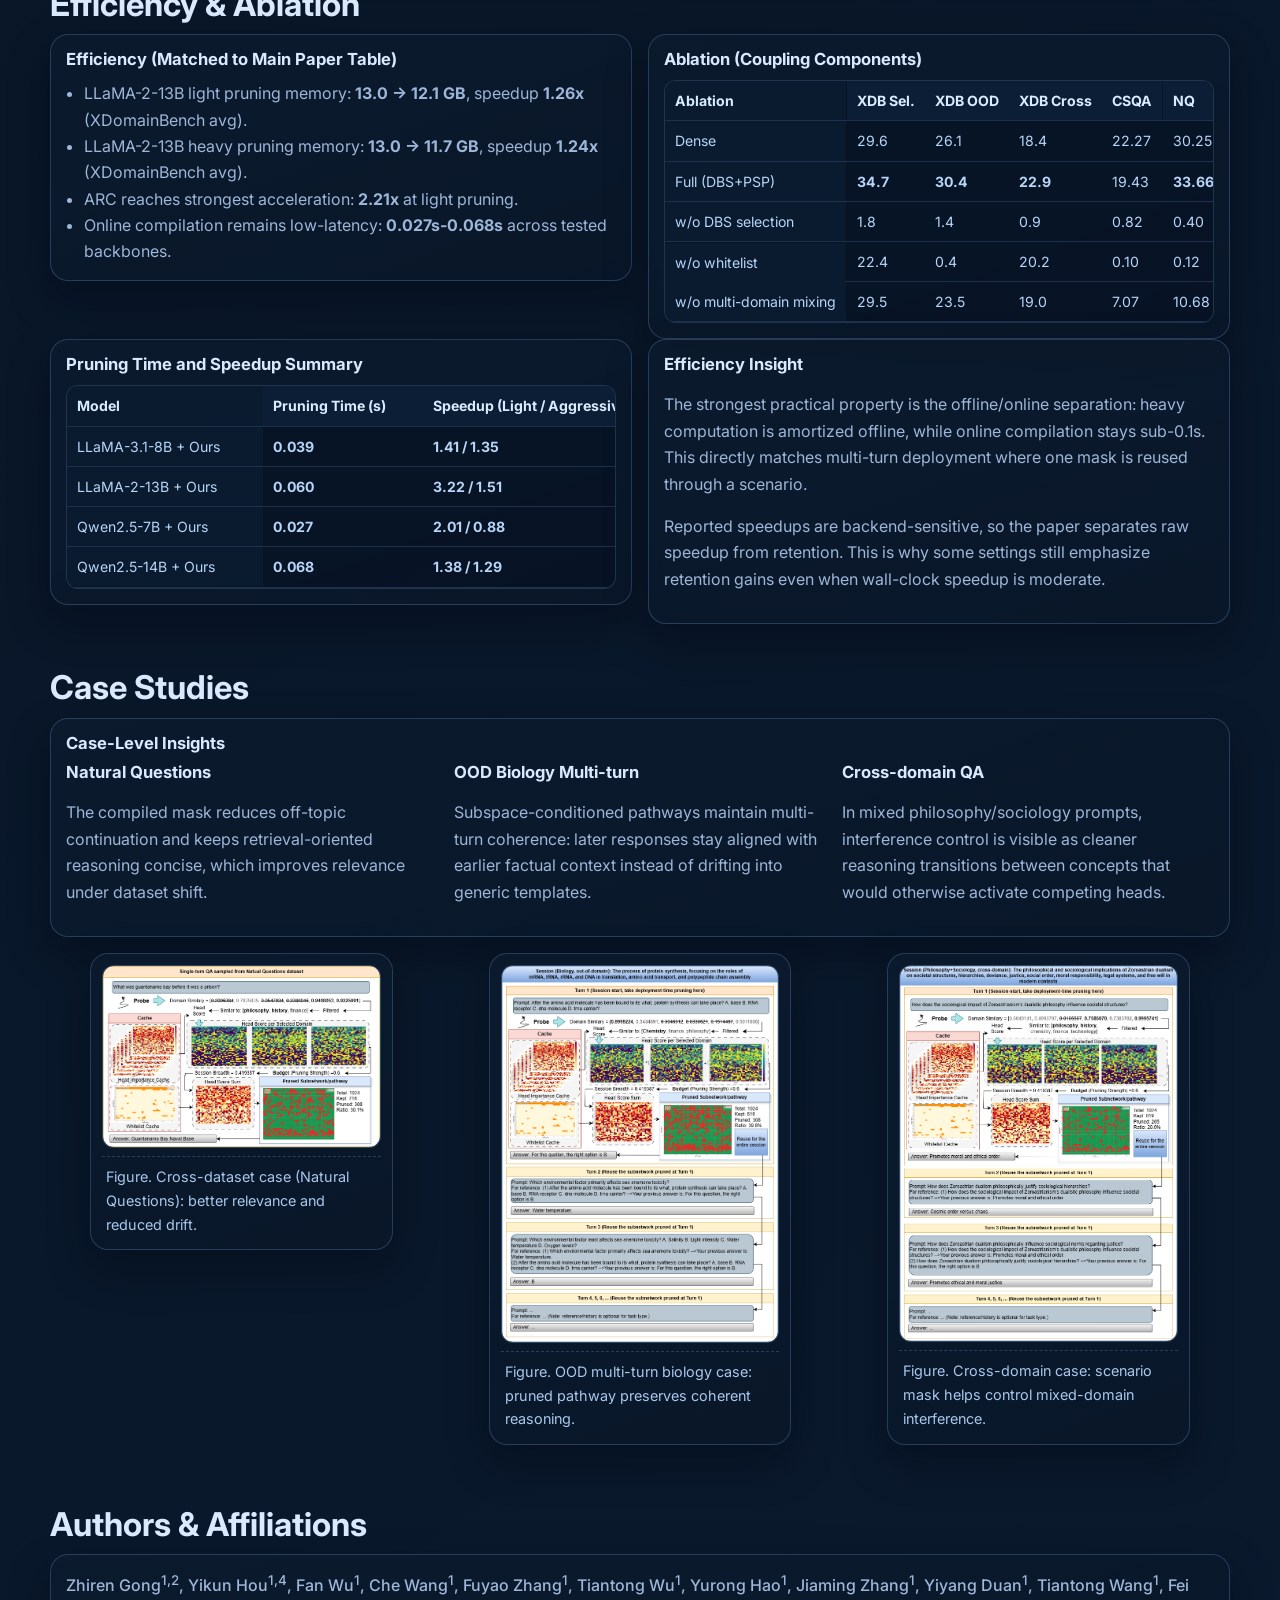
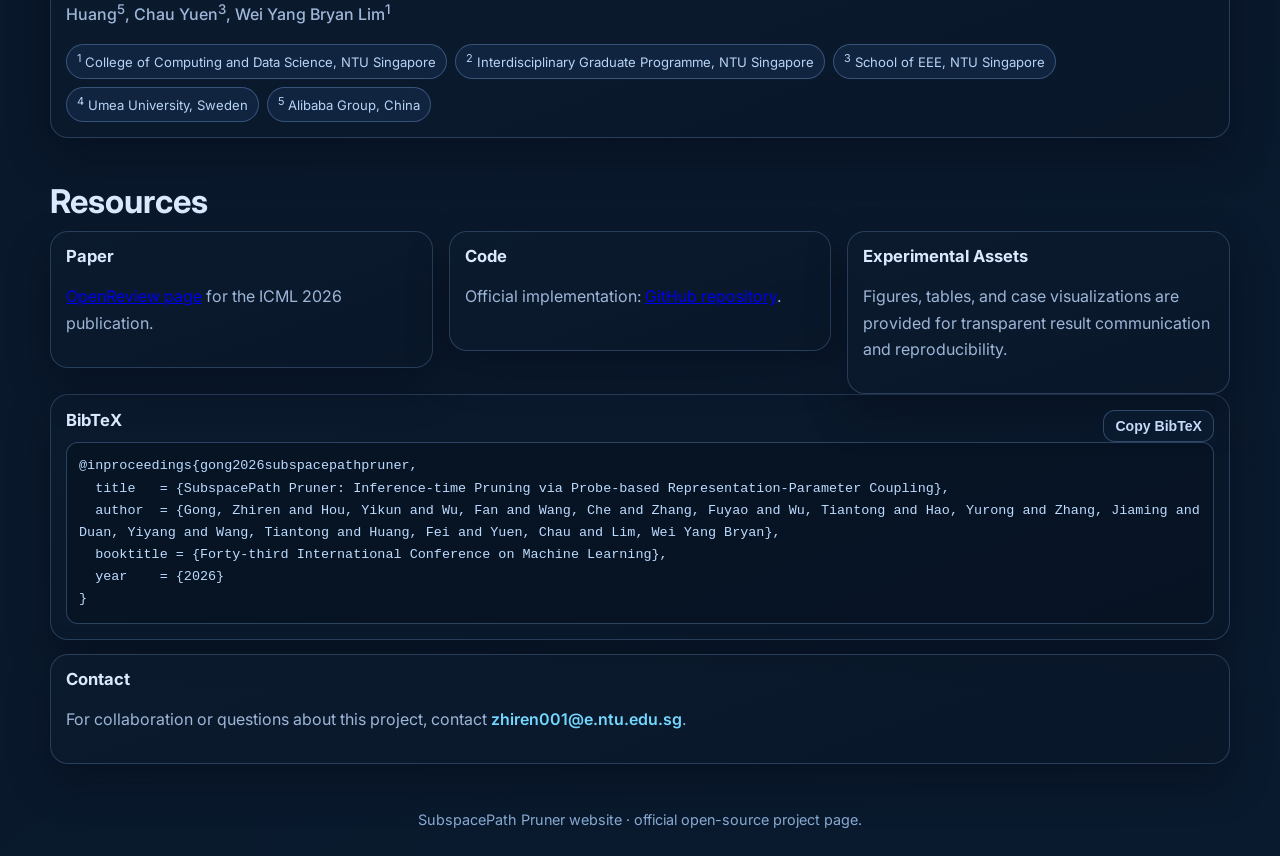
==== commit bc1d5206: "Publish OpenReview paper and GitHub code links" ====
--- a/index.html
+++ b/index.html
@@ -58,13 +58,13 @@
           versus dense <strong>40.9 / 37.2 / 22.8</strong>, while online compilation remains within <strong>0.027-0.068s</strong>.
         </p>
         <div class="cta">
-          <a class="btn btn-soft" href="#resources">Paper (coming soon)</a>
-          <a class="btn btn-soft" href="#resources">Code (coming soon)</a>
+          <a class="btn btn-soft" href="https://openreview.net/forum?id=fvkCjFvWKf" target="_blank" rel="noreferrer">Paper</a>
+          <a class="btn btn-soft" href="https://github.com/GongZhiren/SubspacePathPruner" target="_blank" rel="noreferrer">Code</a>
           <button id="copyCiteHero" class="btn" type="button">Cite</button>
         </div>
       </div>
       <figure class="card figure-card hero-figure">
-        <img src="./assets/radar_average.png" alt="Model-average radar chart" data-full="./assets/radar_average.png" loading="eager">
+        <img class="hero-radar-img" src="./assets/radar_average.png" alt="Model-average radar chart" data-full="./assets/radar_average.png" loading="eager">
         <figcaption>Figure. Model-average robustness and efficiency profile across domain and dataset shifts.</figcaption>
       </figure>
     </section>
@@ -111,17 +111,37 @@
             Embedding-level domain axes can act as stable coordinates, and probe signals can map those coordinates to
             executable head pathways. This turns pruning from generic compression into scenario-conditioned compilation.
           </p>
-          <h3>What Actually Improves</h3>
-          <p>
-            The paper shows gains are largest in OOD and cross-domain settings because scenario-conditioned masks reduce
-            pathway interference. This is a structural effect (better pathway organization), not only parameter removal.
-          </p>
-        </article>
-        <figure class="card figure-card">
-          <img src="./assets/main_new.png" alt="SubspacePath overview pipeline" data-full="./assets/main_new.png" loading="lazy">
+        </article>
+        <figure class="card figure-card">
+          <img class="pipeline-hero-img" src="./assets/main_new.png" alt="SubspacePath overview pipeline" data-full="./assets/main_new.png" loading="lazy">
           <figcaption>Figure. End-to-end SubspacePath pipeline: DBS builds domain axes and PSP compiles scenario masks.</figcaption>
         </figure>
       </div>
+      <article class="card dual-insight">
+        <h3>What Actually Improves</h3>
+        <p>
+          Gains are strongest in OOD and cross-domain settings because scenario-conditioned masks reduce pathway
+          interference. The effect comes from better pathway organization, not only parameter removal.
+        </p>
+        <div class="grid2">
+          <div>
+            <h3>OOD Stability</h3>
+            <ul>
+              <li>Domain-axis conditioning keeps execution focused on heads that remain semantically aligned under shift.</li>
+              <li>Compared with global pruning, the mask is less sensitive to activation drift when input style changes.</li>
+              <li>This is why OOD recall rises consistently across backbones at moderate pruning levels.</li>
+            </ul>
+          </div>
+          <div>
+            <h3>Cross-Domain Robustness</h3>
+            <ul>
+              <li>Mixed-domain prompts trigger less interference because conflicting pathways are suppressed early.</li>
+              <li>Whitelist preservation keeps shared general reasoning capacity while specialized heads are selectively routed.</li>
+              <li>Result: better retention on Cross/NQ/ARC while still delivering deployment-friendly speedups.</li>
+            </ul>
+          </div>
+        </div>
+      </article>
     </section>
 
     <section id="method" class="container section">
@@ -247,6 +267,14 @@
           <figcaption>Figure. Trade-off curve on Cross-domain split (LLaMA-2-13B).</figcaption>
         </figure>
       </div>
+      <article class="card">
+        <h3>Trade-off Insight Across Splits</h3>
+        <ul>
+          <li><strong>Selected split:</strong> SubspacePath sustains the highest recall as sparsity increases, showing stronger in-domain head prioritization.</li>
+          <li><strong>OOD split:</strong> the margin versus generic pruning widens, indicating better resistance to domain mismatch.</li>
+          <li><strong>Cross-domain split:</strong> gains remain under heavier pruning because mask compilation reduces cross-topic pathway collision.</li>
+        </ul>
+      </article>
 
       <article class="card">
         <h3>Performance Interpretation</h3>
@@ -287,7 +315,6 @@
             </tbody>
           </table>
         </div>
-        <p class="note">Complete baseline-inclusive recall table for LLaMA-2-13B, matching the paper's moderate/aggressive comparison block.</p>
       </article>
 
       <article class="card full-width-table-card">
@@ -333,7 +360,14 @@
             </tbody>
           </table>
         </div>
-        <p class="note">Aggregated from the main and appendix experiment tables; values shown as representative dense-vs-ours comparisons.</p>
+      </article>
+      <article class="card">
+        <h3>Table-Level Interpretation</h3>
+        <p>
+          The consistent pattern is that moderate pruning gives the best overall robustness-efficiency point, while aggressive pruning
+          still preserves competitive recall in OOD and cross-domain settings. This indicates SubspacePath primarily reorganizes
+          executable pathways rather than relying on fragile one-shot compression.
+        </p>
       </article>
     </section>
 
@@ -348,9 +382,6 @@
             <li>ARC reaches strongest acceleration: <strong>2.21x</strong> at light pruning.</li>
             <li>Online compilation remains low-latency: <strong>0.027s-0.068s</strong> across tested backbones.</li>
           </ul>
-          <p class="note">
-            These numbers are directly aligned with the efficiency metrics and pruning-time/speedup tables in the paper.
-          </p>
         </article>
         <article class="card">
           <h3>Ablation (Coupling Components)</h3>
@@ -376,7 +407,6 @@
               </tbody>
             </table>
           </div>
-          <p class="note">Ablation table values are taken from the coupling ablation in the experiment section.</p>
         </article>
       </div>
 
@@ -418,6 +448,32 @@
 
     <section id="cases" class="container section">
       <h2>Case Studies</h2>
+      <article class="card">
+        <h3>Case-Level Insights</h3>
+        <div class="grid3">
+          <div>
+            <h3>Natural Questions</h3>
+            <p>
+              The compiled mask reduces off-topic continuation and keeps retrieval-oriented reasoning concise,
+              which improves relevance under dataset shift.
+            </p>
+          </div>
+          <div>
+            <h3>OOD Biology Multi-turn</h3>
+            <p>
+              Subspace-conditioned pathways maintain multi-turn coherence: later responses stay aligned with earlier
+              factual context instead of drifting into generic templates.
+            </p>
+          </div>
+          <div>
+            <h3>Cross-domain QA</h3>
+            <p>
+              In mixed philosophy/sociology prompts, interference control is visible as cleaner reasoning transitions
+              between concepts that would otherwise activate competing heads.
+            </p>
+          </div>
+        </div>
+      </article>
       <div class="grid3">
         <figure class="card figure-card">
           <img src="./assets/case_study3.png" alt="Natural Questions case study" data-full="./assets/case_study3.png" loading="lazy">
@@ -457,15 +513,21 @@
       <div class="grid3">
         <article class="card resource-card">
           <h3>Paper</h3>
-          <p>ICML 2026 accepted paper. Public URL can be inserted once camera-ready page is available.</p>
+          <p>
+            <a href="https://openreview.net/forum?id=fvkCjFvWKf" target="_blank" rel="noreferrer">OpenReview page</a>
+            for the ICML 2026 publication.
+          </p>
         </article>
         <article class="card resource-card">
           <h3>Code</h3>
-          <p>Repository link can be added after internal release.</p>
+          <p>
+            Official implementation:
+            <a href="https://github.com/GongZhiren/SubspacePathPruner" target="_blank" rel="noreferrer">GitHub repository</a>.
+          </p>
         </article>
         <article class="card resource-card">
           <h3>Experimental Assets</h3>
-          <p>All figures and tables in this page are rendered from the paper assets in <code>slm_agent/papers</code>.</p>
+          <p>Figures, tables, and case visualizations are provided for transparent result communication and reproducibility.</p>
         </article>
       </div>
 
@@ -494,7 +556,7 @@
 
   <footer class="footer">
     <div class="container">
-      <p>SubspacePath Pruner website · private draft for release preparation.</p>
+      <p>SubspacePath Pruner website · official open-source project page.</p>
     </div>
   </footer>
 
--- a/styles.css
+++ b/styles.css
@@ -327,6 +327,24 @@
   max-height: 760px;
 }
 
+.hero-radar-img {
+  max-width: 92%;
+  margin: 0 auto;
+}
+
+.pipeline-hero-img {
+  max-width: 108%;
+  margin-left: -4%;
+}
+
+.dual-insight {
+  margin-top: 16px;
+}
+
+.dual-insight p {
+  margin-top: 0;
+}
+
 .figure-card figcaption {
   margin-top: 8px;
   border-top: 1px dashed rgba(120, 165, 218, 0.28);
@@ -601,6 +619,15 @@
     grid-template-columns: 1fr;
   }
 
+  .pipeline-hero-img {
+    max-width: 100%;
+    margin-left: 0;
+  }
+
+  .hero-radar-img {
+    max-width: 100%;
+  }
+
   .metrics {
     grid-template-columns: repeat(2, minmax(0, 1fr));
   }
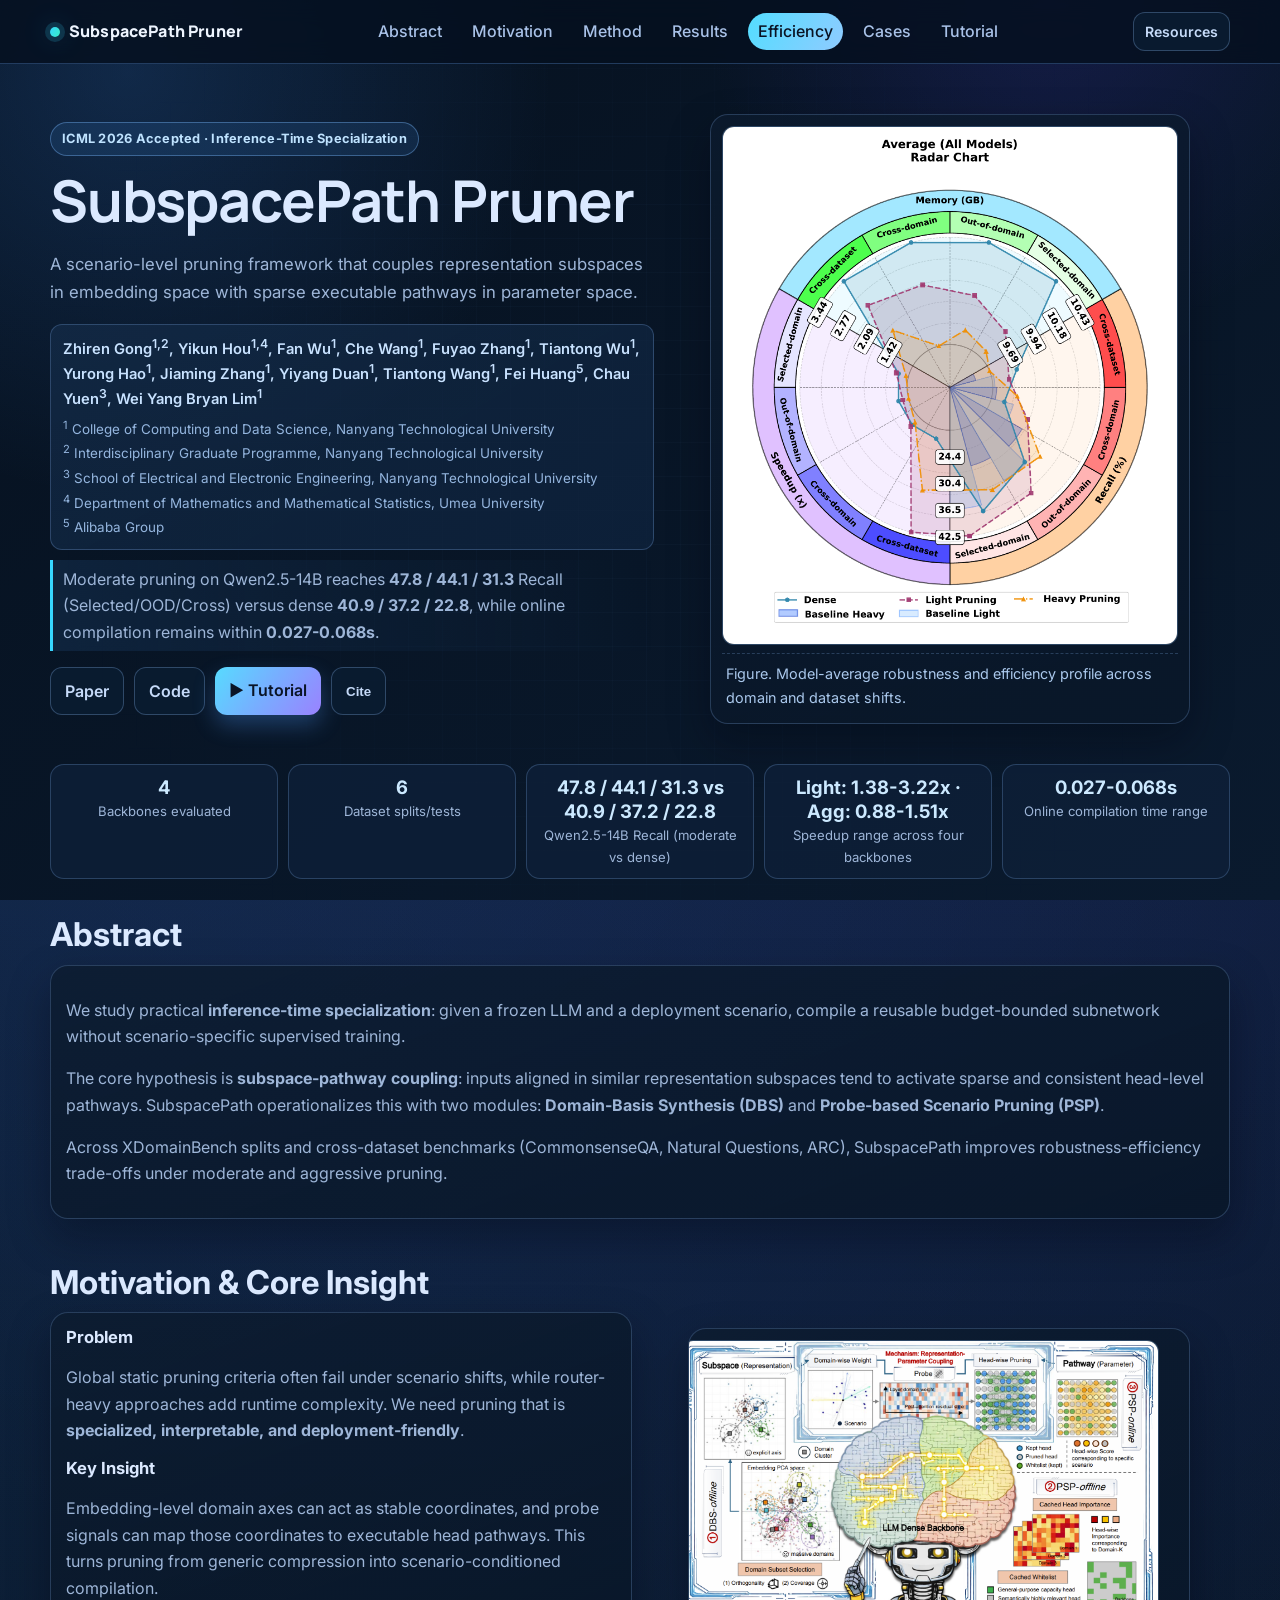
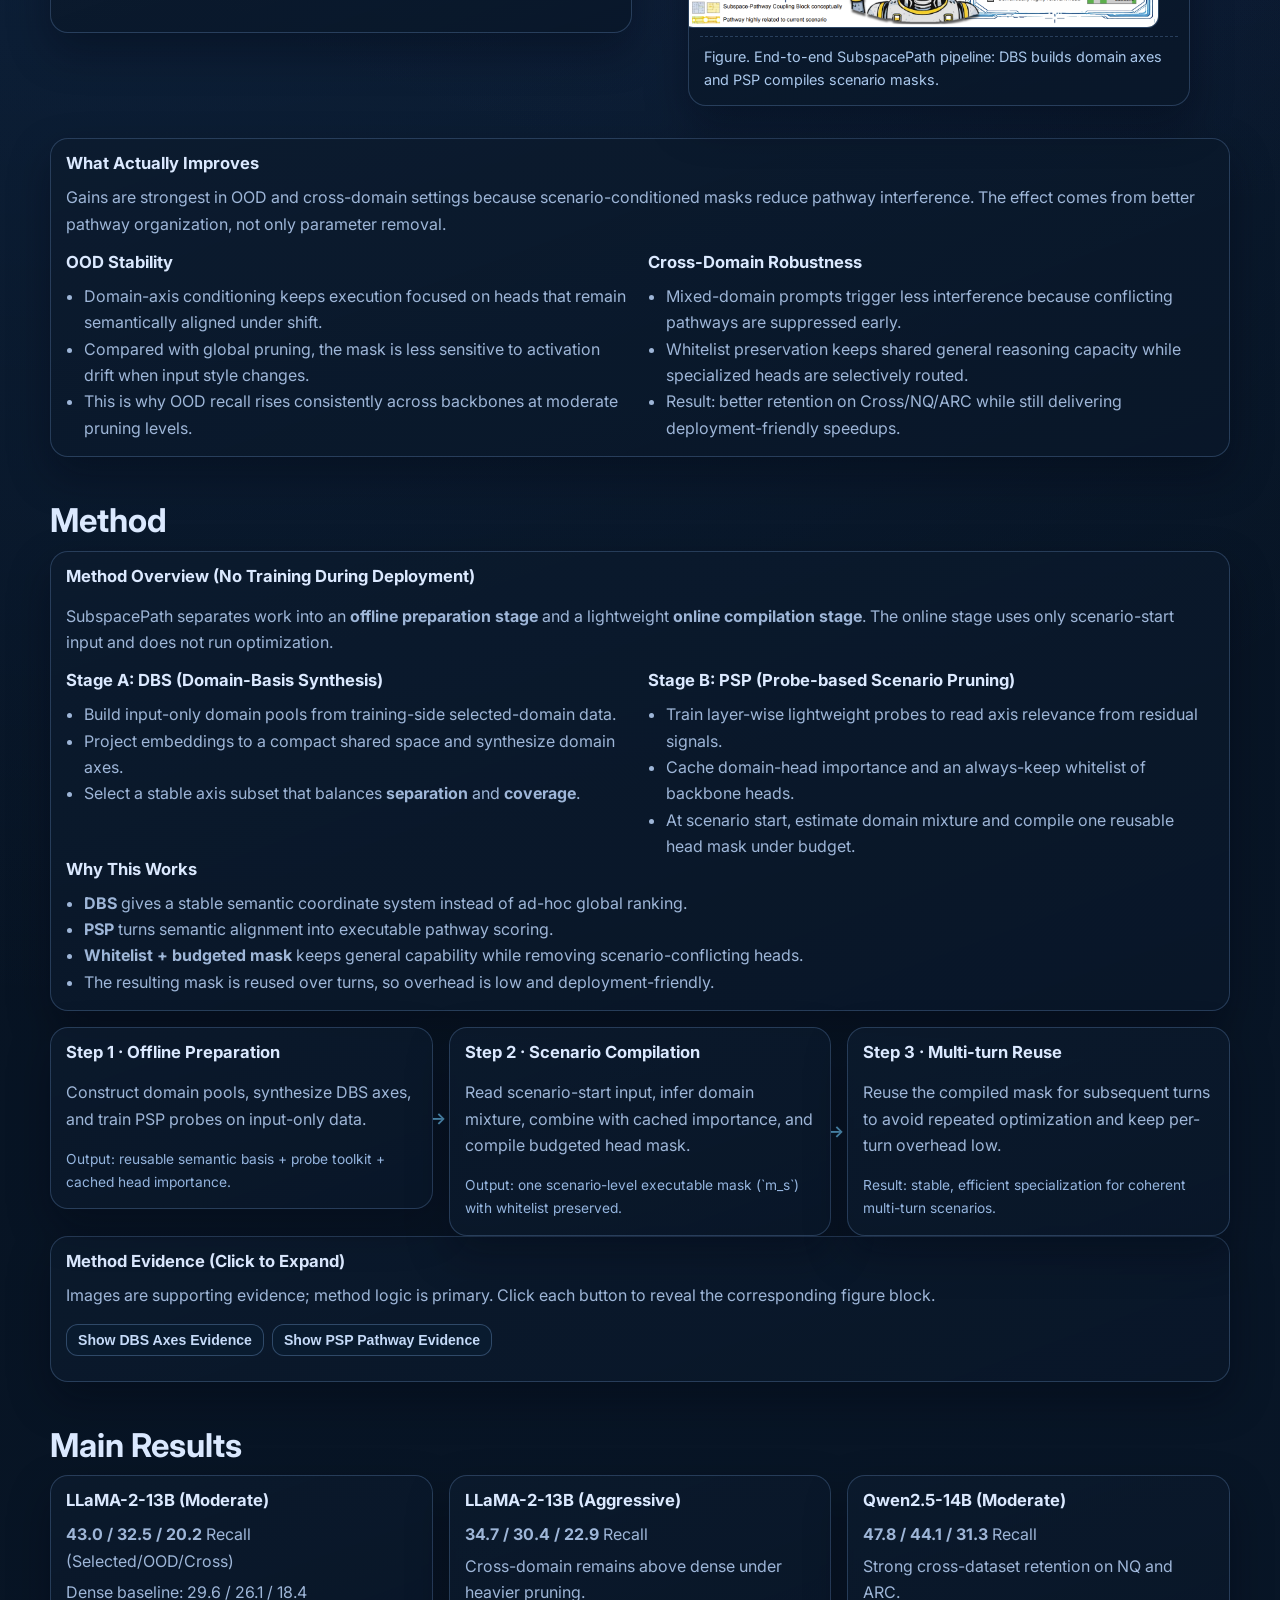
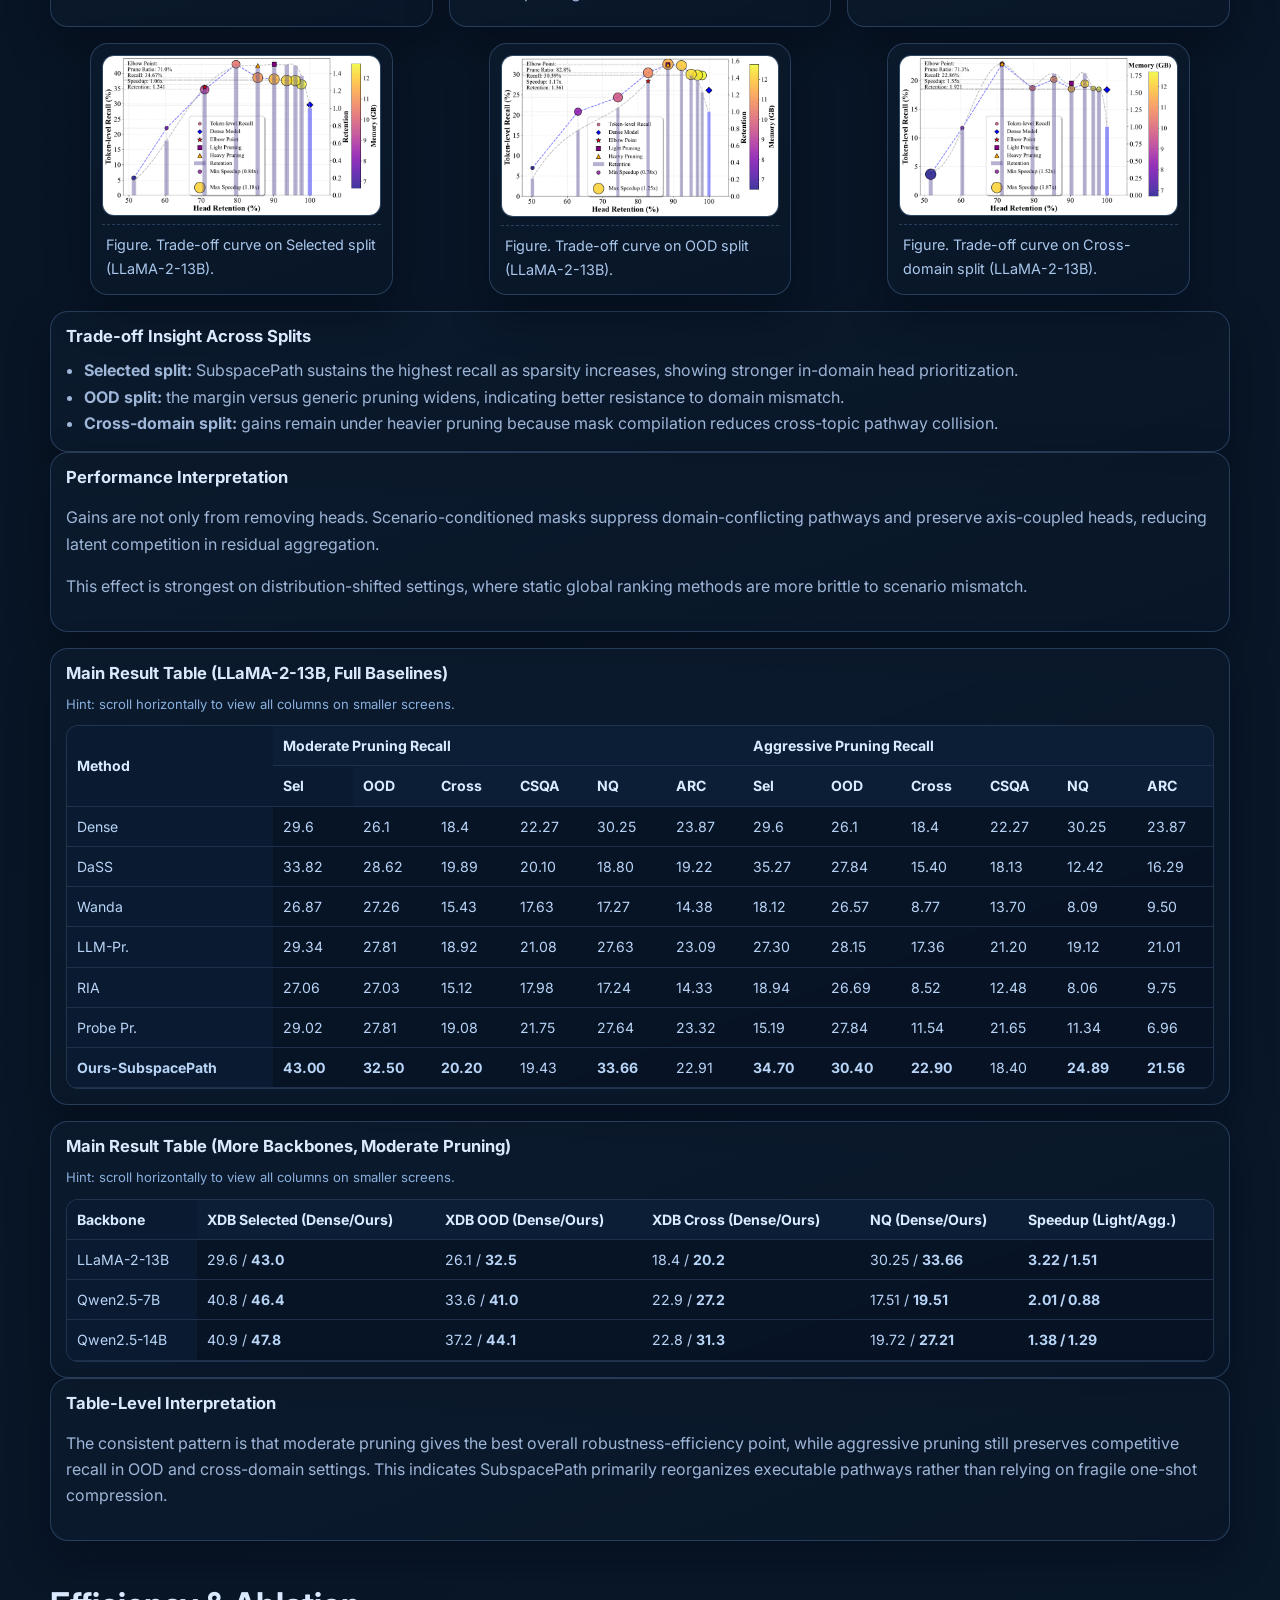
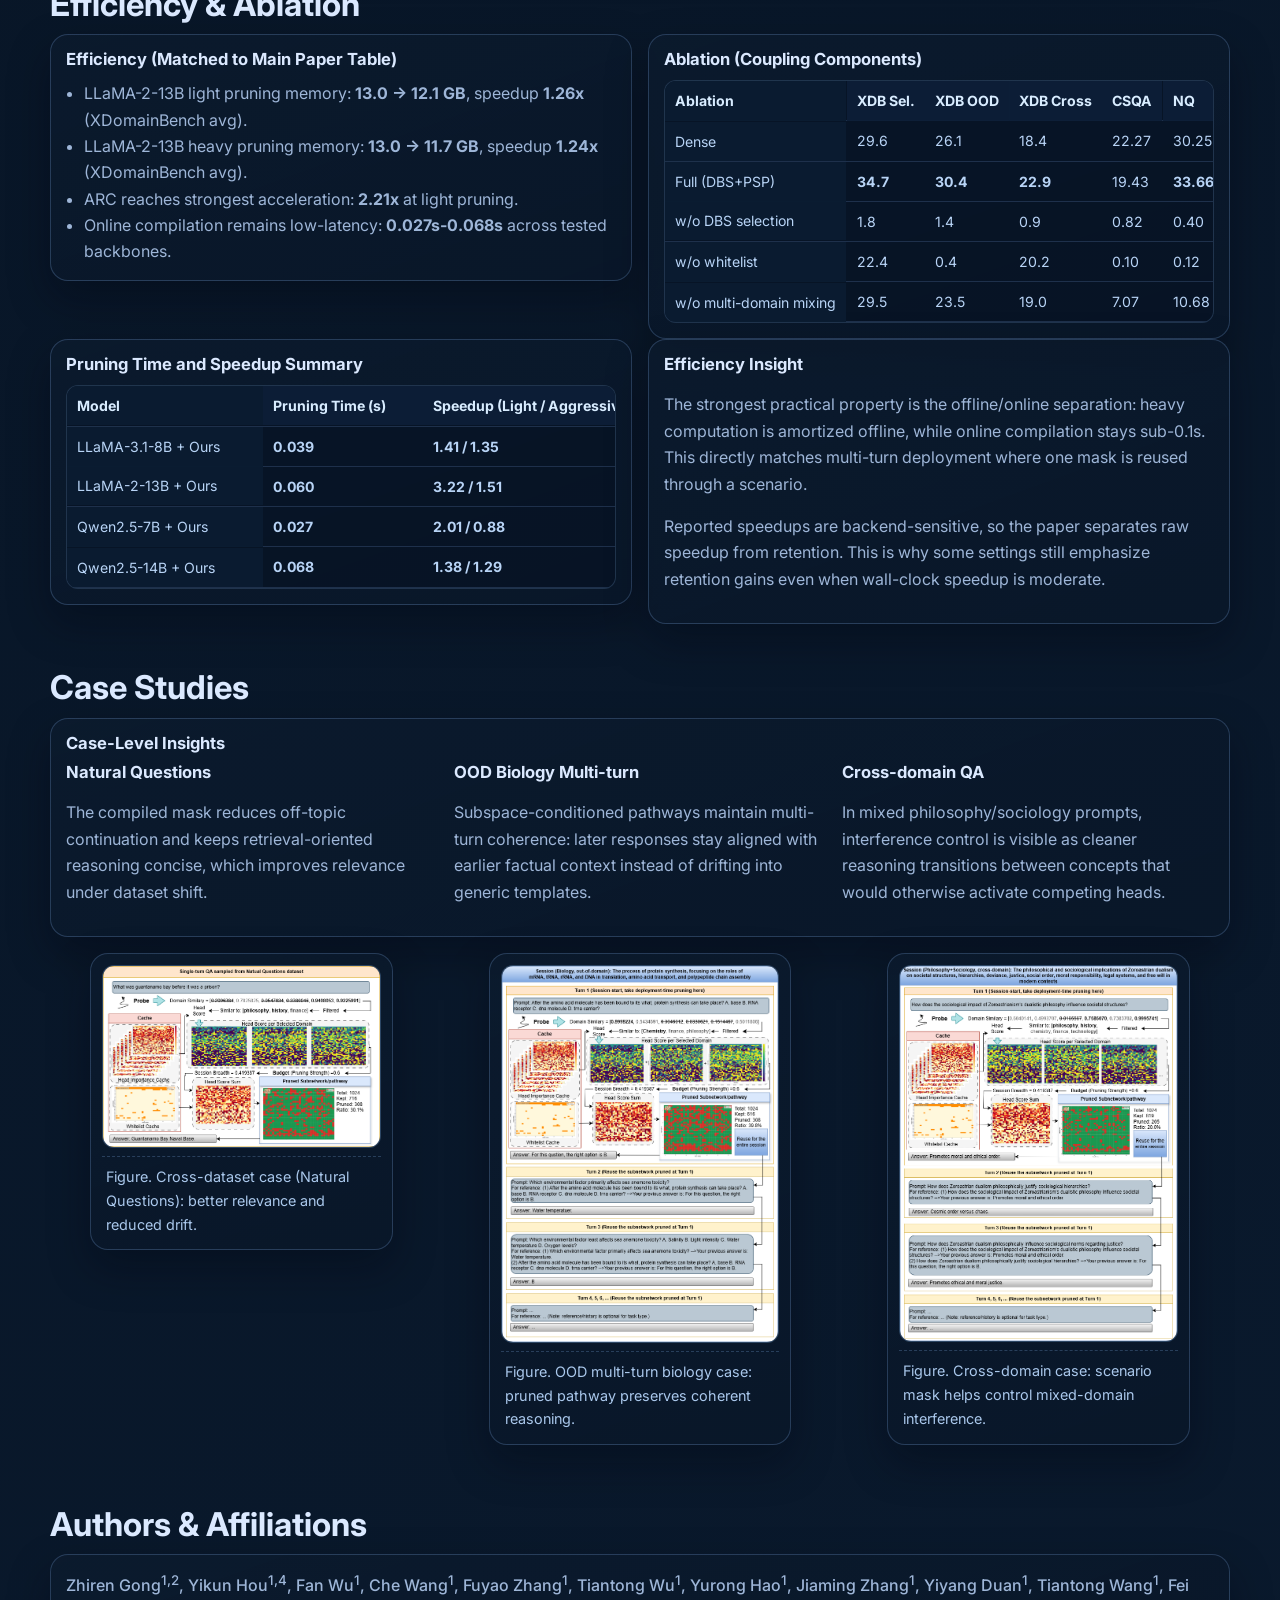
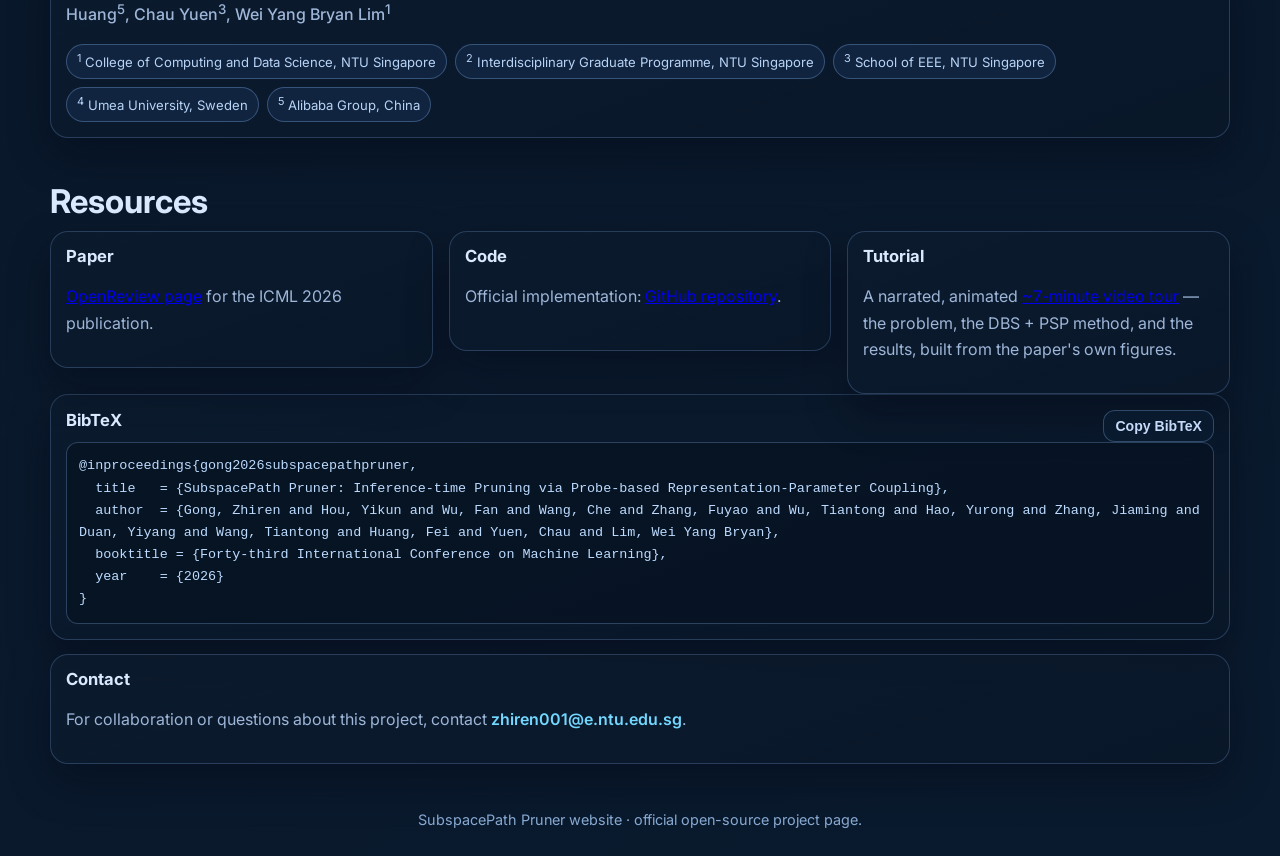
==== commit 63207e53: "Add narrated video tutorial (~7 min) and wire it into the project page - tutorial.html: animated, su" ====
--- a/index.html
+++ b/index.html
@@ -25,6 +25,7 @@
         <a href="#results">Results</a>
         <a href="#efficiency">Efficiency</a>
         <a href="#cases">Cases</a>
+        <a href="tutorial.html">Tutorial</a>
       </nav>
       <a class="btn btn-soft btn-sm" href="#resources">Resources</a>
     </div>
@@ -60,7 +61,8 @@
         <div class="cta">
           <a class="btn btn-soft" href="https://openreview.net/forum?id=fvkCjFvWKf" target="_blank" rel="noreferrer">Paper</a>
           <a class="btn btn-soft" href="https://github.com/GongZhiren/SubspacePathPruner" target="_blank" rel="noreferrer">Code</a>
-          <button id="copyCiteHero" class="btn" type="button">Cite</button>
+          <a class="btn" href="tutorial.html">▶ Tutorial</a>
+          <button id="copyCiteHero" class="btn btn-soft" type="button">Cite</button>
         </div>
       </div>
       <figure class="card figure-card hero-figure">
@@ -526,8 +528,11 @@
           </p>
         </article>
         <article class="card resource-card">
-          <h3>Experimental Assets</h3>
-          <p>Figures, tables, and case visualizations are provided for transparent result communication and reproducibility.</p>
+          <h3>Tutorial</h3>
+          <p>
+            A narrated, animated <a href="tutorial.html">~7-minute video tour</a> — the problem, the DBS + PSP method,
+            and the results, built from the paper's own figures.
+          </p>
         </article>
       </div>
 
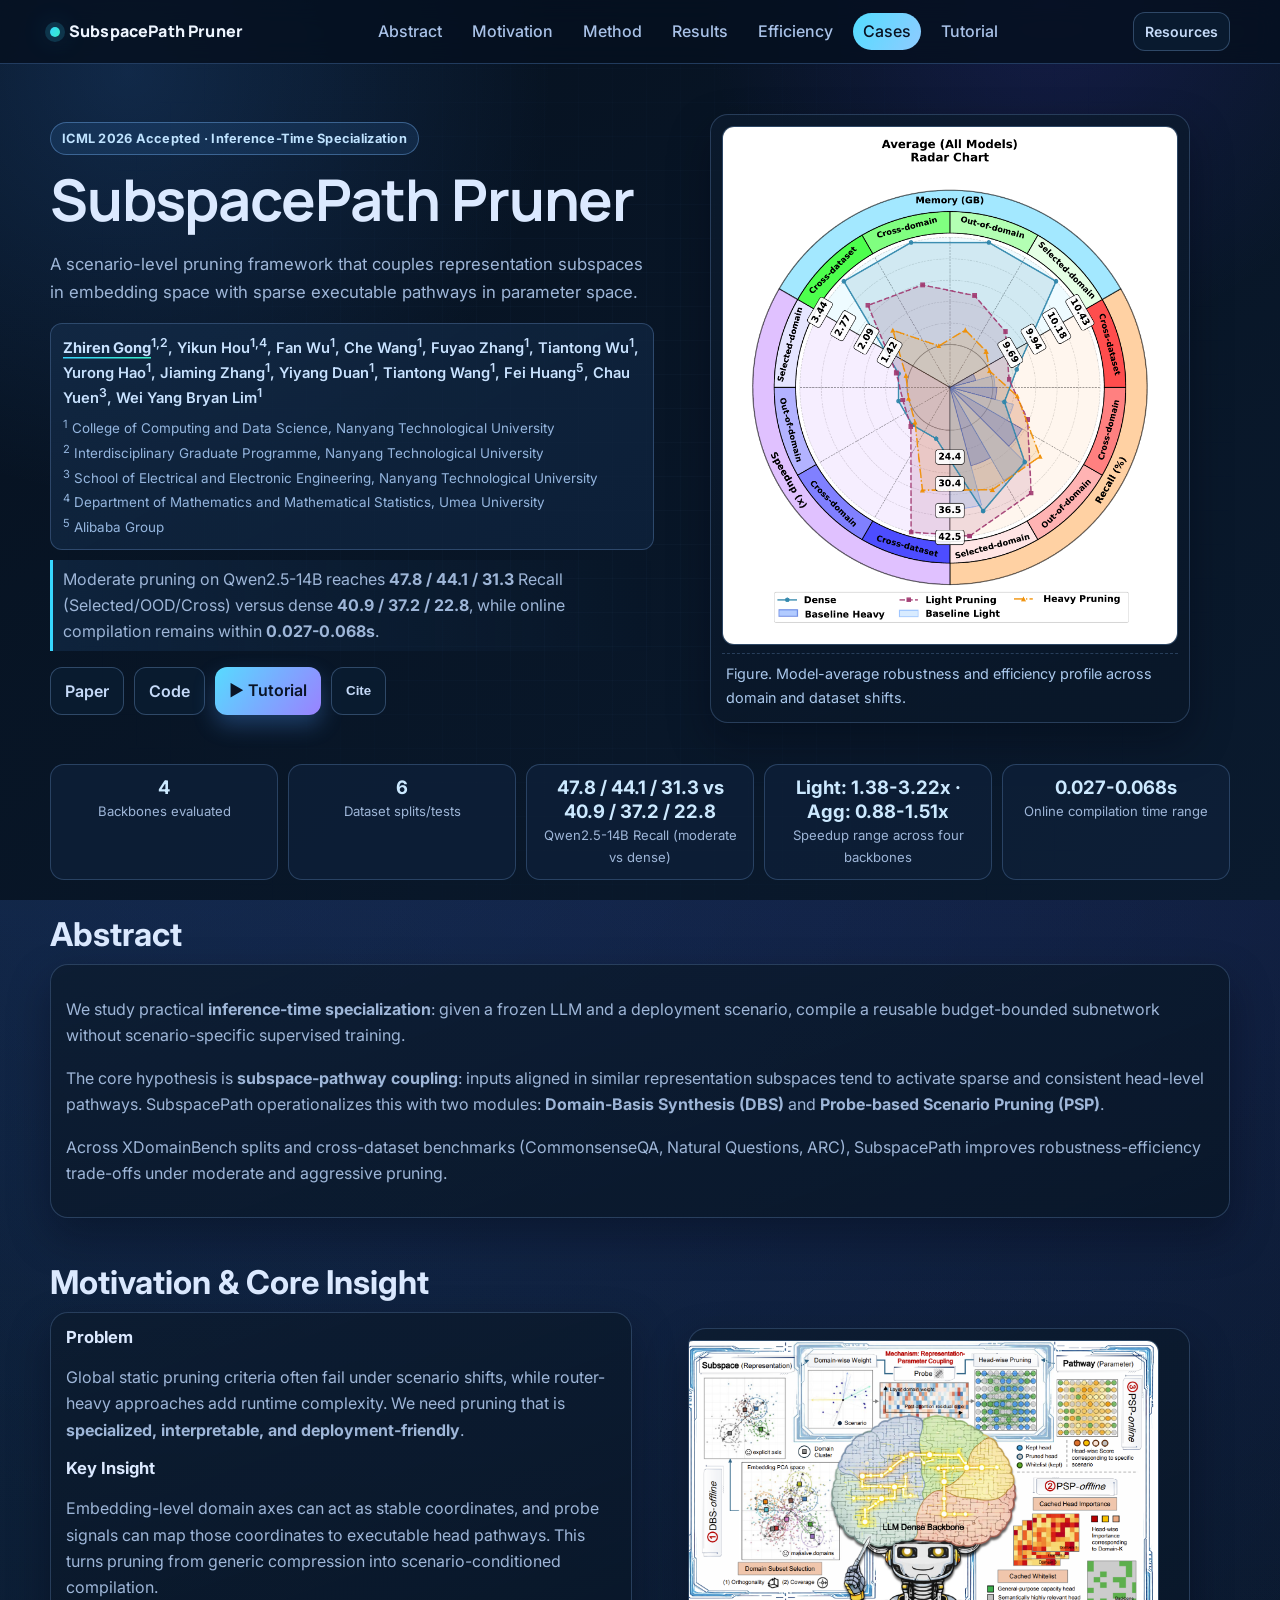
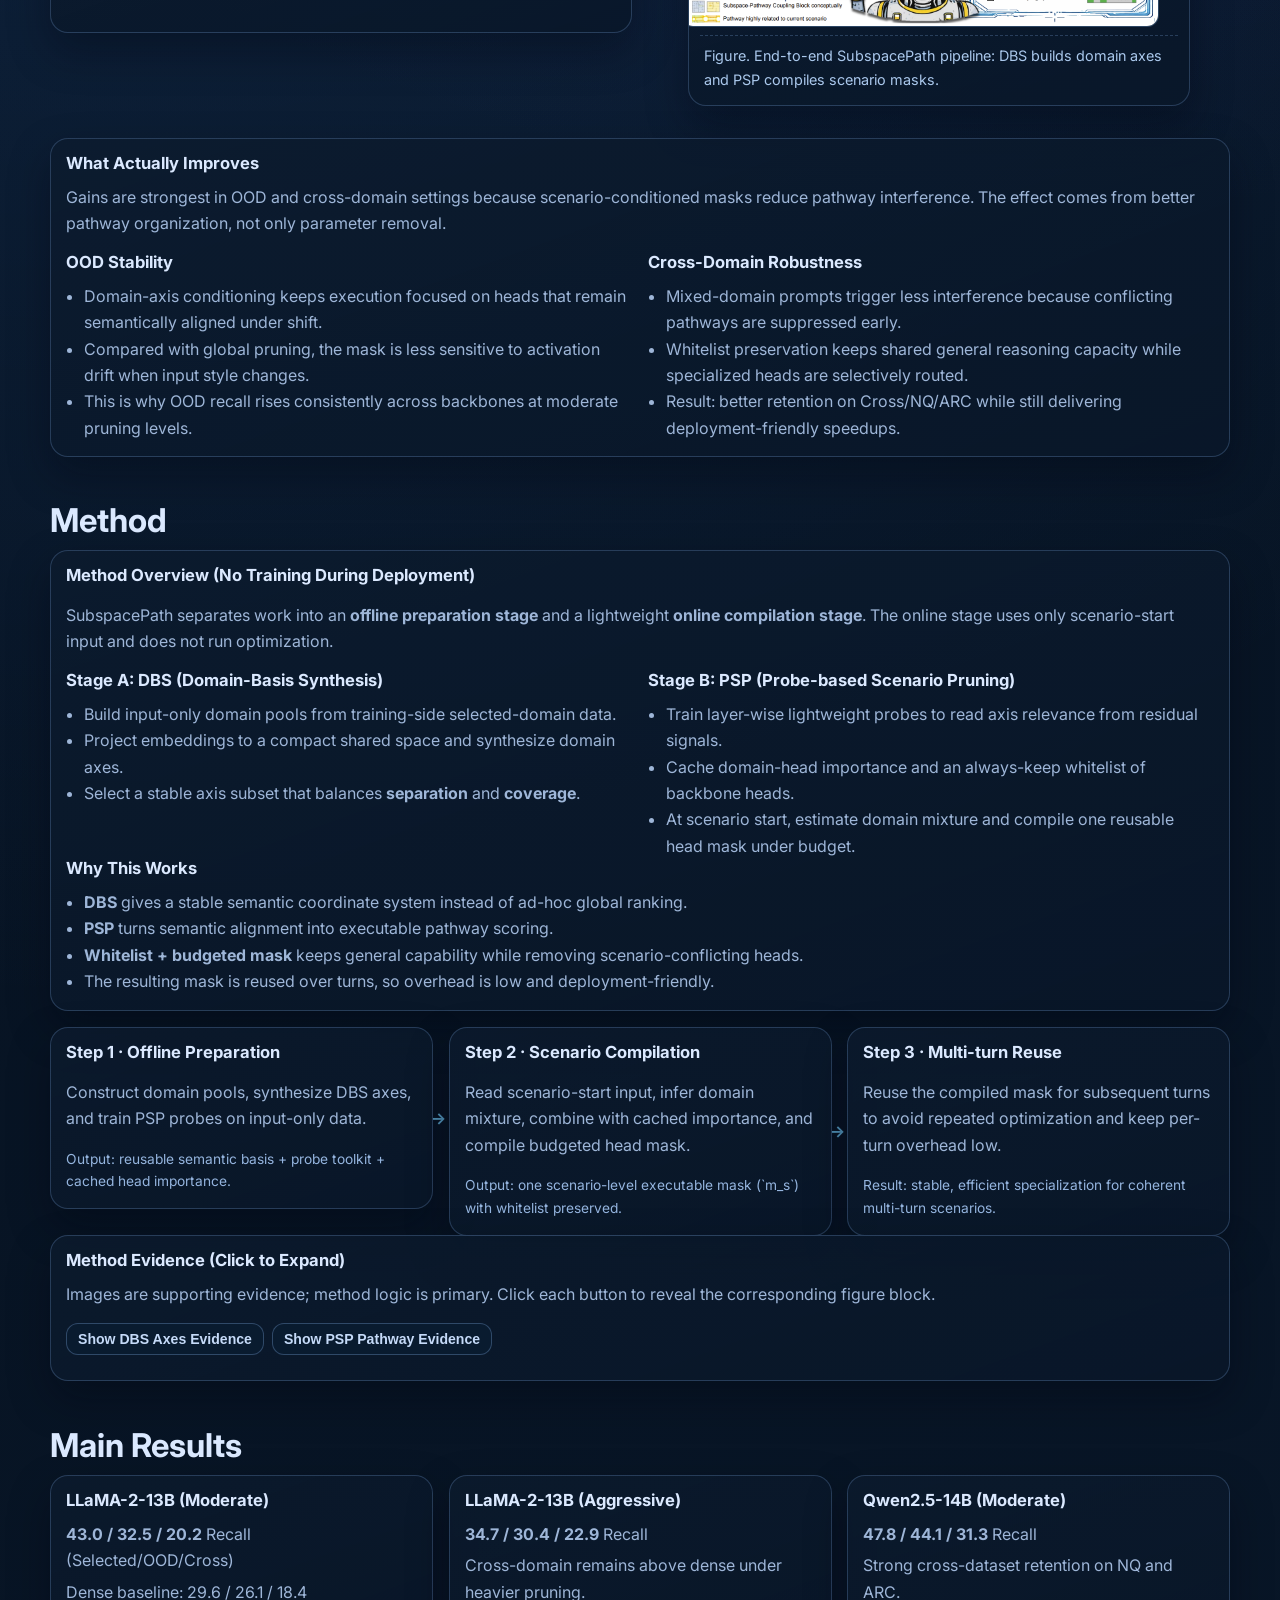
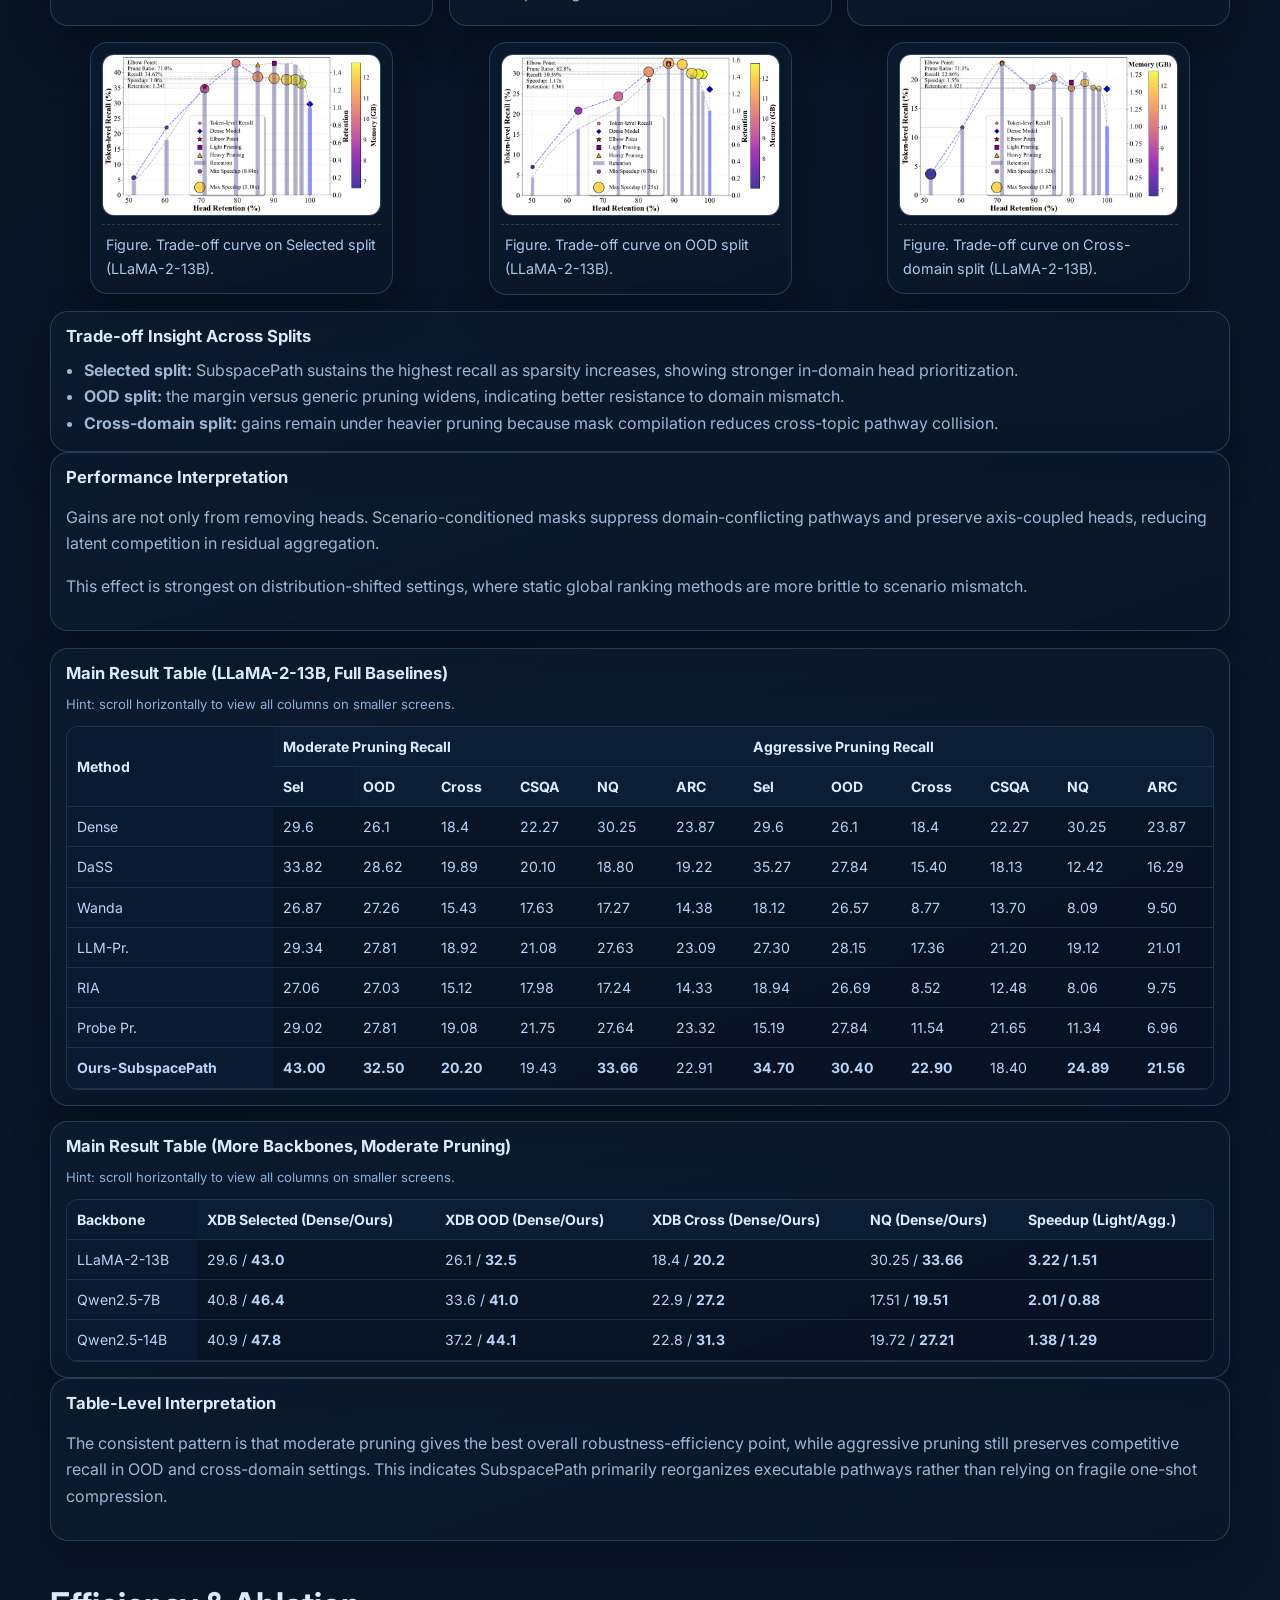
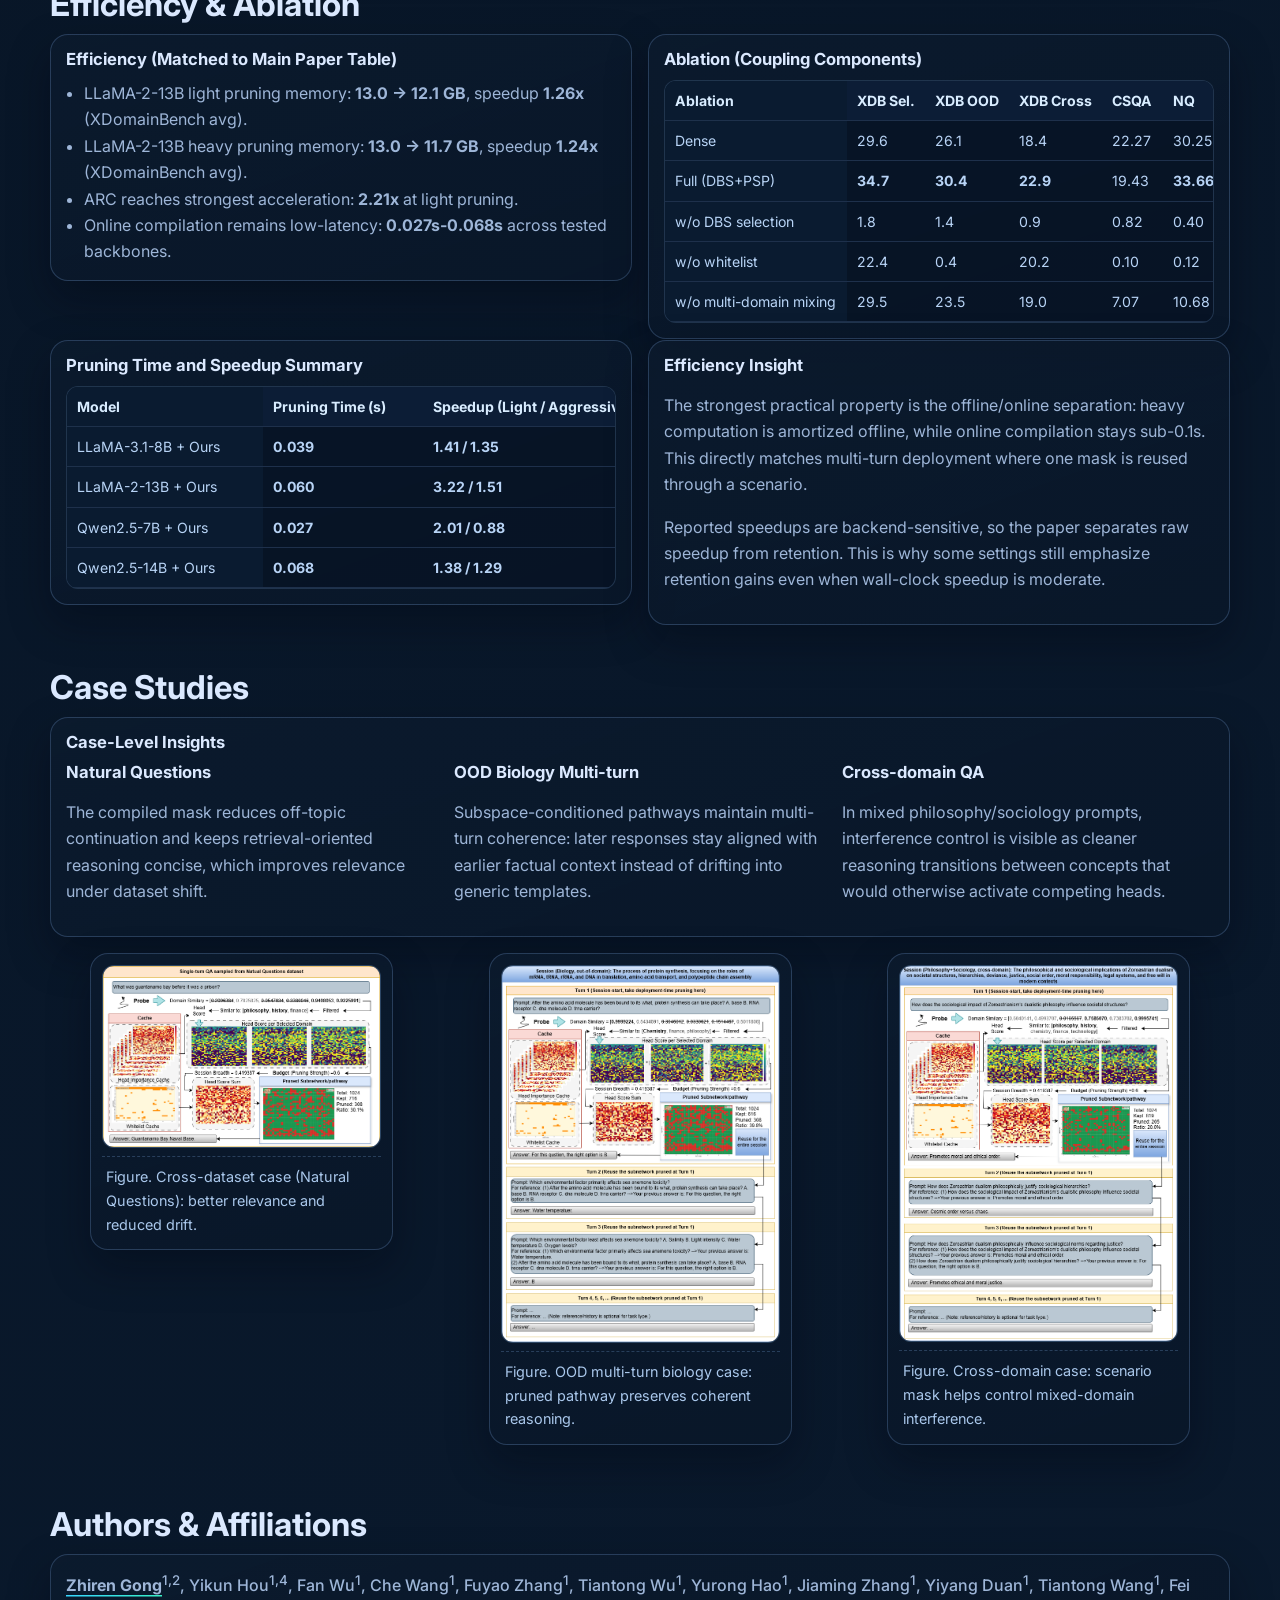
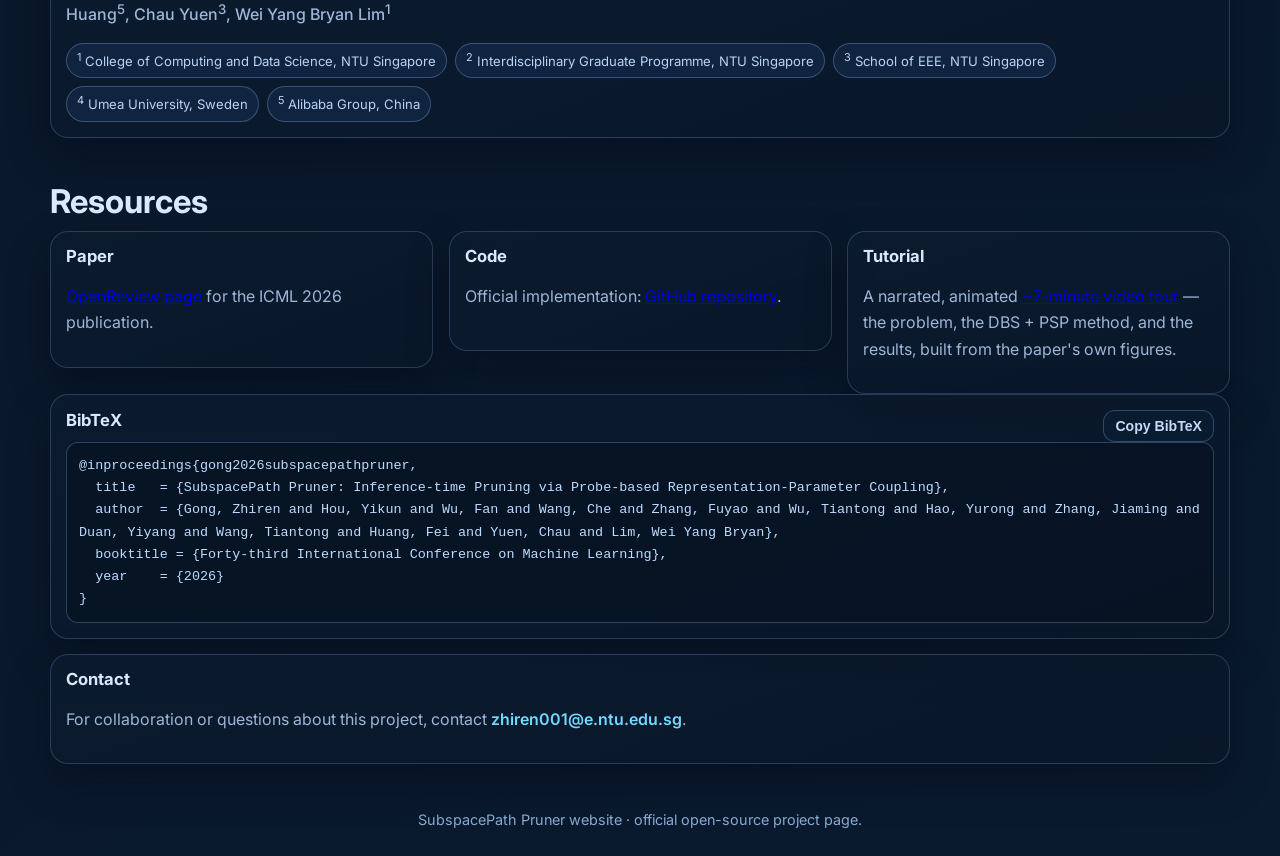
==== commit 42ddedce: "Add premium enhancement layer (scroll-reveal, progress, section rail, scroll-spy, count-ups, author " ====
--- a/index.html
+++ b/index.html
@@ -9,6 +9,7 @@
   <link rel="preconnect" href="https://fonts.gstatic.com" crossorigin>
   <link href="https://fonts.googleapis.com/css2?family=Inter:wght@400;500;600;700;800&family=Manrope:wght@500;700;800&display=swap" rel="stylesheet">
   <link rel="stylesheet" href="./styles.css">
+  <link rel="stylesheet" href="./enhance.css">
 </head>
 <body>
   <div class="bg-grid" aria-hidden="true"></div>
@@ -571,5 +572,6 @@
   </div>
 
   <script src="./script.js"></script>
+  <script src="./enhance.js"></script>
 </body>
 </html>
--- a/enhance.css
+++ b/enhance.css
@@ -0,0 +1,88 @@
+/* ============================================================================
+   Premium enhancement layer — shared across all project websites.
+   Purely ADDITIVE and theme-aware: it reads each site's existing CSS tokens
+   (with safe fallbacks) so it never fights the per-site palette or layout.
+   Everything motion-related is gated behind html.x-js (set by enhance.js) so
+   the page degrades gracefully with JS off and respects reduced-motion.
+   ============================================================================ */
+:root{
+  --x-accent:  var(--cyan, var(--teal, var(--violet, var(--rose-strong, var(--rose, var(--gold, var(--blue, #5e8dff)))))));
+  --x-accent2: var(--mint, var(--blue, var(--teal, var(--green, var(--violet, #63dfbf)))));
+  --x-ink:    var(--ink, #10203a);
+  --x-soft:   var(--ink-soft, var(--ink-faint, #42536f));
+  --x-line:   var(--line, rgba(100,130,170,.22));
+  --x-panel:  var(--panel, var(--card, var(--bg-card, rgba(255,255,255,.9))));
+  --x-shadow: var(--shadow, 0 14px 34px rgba(93,126,168,.14));
+}
+
+/* ---- reading-progress bar ------------------------------------------------ */
+.x-progress{position:fixed;top:0;left:0;height:3px;width:0;z-index:200;pointer-events:none;
+  background:linear-gradient(90deg,var(--x-accent),var(--x-accent2));
+  box-shadow:0 0 12px var(--x-accent);transition:width .08s linear;border-radius:0 2px 2px 0;}
+
+/* ---- back-to-top --------------------------------------------------------- */
+.x-top{position:fixed;right:22px;bottom:22px;z-index:150;width:46px;height:46px;border-radius:50%;
+  border:1px solid var(--x-line);background:var(--x-panel);color:var(--x-accent);
+  display:grid;place-items:center;cursor:pointer;opacity:0;transform:translateY(14px) scale(.9);
+  transition:opacity .3s,transform .3s,border-color .3s;box-shadow:var(--x-shadow);
+  -webkit-backdrop-filter:blur(8px);backdrop-filter:blur(8px);font-size:21px;line-height:1;}
+.x-top.show{opacity:1;transform:none;}
+.x-top:hover{transform:translateY(-3px);border-color:var(--x-accent);box-shadow:0 0 0 4px color-mix(in srgb,var(--x-accent) 16%,transparent),var(--x-shadow);}
+
+/* ---- scroll-reveal (only when JS active) --------------------------------- */
+html.x-js .x-reveal{opacity:0;transform:translateY(26px);will-change:opacity,transform;
+  transition:opacity .72s cubic-bezier(.2,.7,.2,1),transform .72s cubic-bezier(.2,.7,.2,1);}
+html.x-js .x-reveal.x-in{opacity:1;transform:none;}
+@media (prefers-reduced-motion:reduce){
+  html.x-js .x-reveal{opacity:1!important;transform:none!important;transition:none!important;}
+}
+
+/* ---- universal micro-interactions ---------------------------------------- */
+html.x-js .card{transition:transform .38s cubic-bezier(.2,.7,.2,1),box-shadow .38s,border-color .38s;}
+html.x-js .card:hover{transform:translateY(-4px);
+  box-shadow:0 24px 50px rgba(40,70,120,.17);border-color:color-mix(in srgb,var(--x-accent) 40%,var(--x-line));}
+html.x-js .figure-card{overflow:hidden;}
+html.x-js .figure-card img{transition:transform .55s cubic-bezier(.2,.7,.2,1);}
+html.x-js .figure-card:hover img{transform:scale(1.018);}
+/* resource cards get an accent sweep on hover */
+html.x-js .resource-card{position:relative;overflow:hidden;}
+html.x-js .resource-card::after{content:"";position:absolute;left:0;right:0;bottom:0;height:3px;
+  transform:scaleX(0);transform-origin:left;transition:transform .4s cubic-bezier(.2,.7,.2,1);
+  background:linear-gradient(90deg,var(--x-accent),var(--x-accent2));}
+html.x-js .resource-card:hover::after{transform:scaleX(1);}
+
+/* ---- nav scroll-spy underline ------------------------------------------- */
+.topbar nav a{position:relative;}
+.topbar nav a::after{content:"";position:absolute;left:8px;right:8px;bottom:2px;height:2px;border-radius:2px;
+  background:linear-gradient(90deg,var(--x-accent),var(--x-accent2));
+  transform:scaleX(0);transform-origin:center;transition:transform .28s cubic-bezier(.2,.7,.2,1);}
+.topbar nav a:hover::after,.topbar nav a.x-active::after{transform:scaleX(1);}
+.topbar nav a.x-active{color:var(--x-accent);}
+
+/* ---- section outline rail (DN-MOPD-style) -------------------------------- */
+.x-rail{position:fixed;right:20px;top:50%;transform:translateY(-50%);z-index:120;
+  display:flex;flex-direction:column;gap:15px;align-items:flex-end;}
+.x-rail a{width:10px;height:10px;border-radius:50%;border:1.7px solid var(--x-line);
+  background:transparent;position:relative;transition:.25s;}
+.x-rail a::after{content:attr(data-label);position:absolute;right:20px;top:50%;
+  transform:translateY(-50%) translateX(6px);white-space:nowrap;
+  font:600 11.5px/1 Inter,system-ui,sans-serif;letter-spacing:.01em;color:var(--x-soft);
+  background:var(--x-panel);border:1px solid var(--x-line);padding:5px 10px;border-radius:999px;
+  opacity:0;pointer-events:none;transition:opacity .25s,transform .25s;box-shadow:var(--x-shadow);
+  -webkit-backdrop-filter:blur(6px);backdrop-filter:blur(6px);}
+.x-rail a:hover{border-color:var(--x-accent);transform:scale(1.25);}
+.x-rail a:hover::after{opacity:1;transform:translateY(-50%);}
+.x-rail a.on{background:var(--x-accent);border-color:var(--x-accent);
+  box-shadow:0 0 0 4px color-mix(in srgb,var(--x-accent) 22%,transparent);}
+@media (max-width:1380px){.x-rail{display:none;}}
+
+/* ---- author name -> personal site --------------------------------------- */
+.x-me{color:inherit;text-decoration:none;font-weight:700;
+  background-image:linear-gradient(90deg,var(--x-accent),var(--x-accent2));
+  background-size:100% 1.5px;background-repeat:no-repeat;background-position:0 100%;
+  padding-bottom:1.5px;transition:color .2s;}
+.x-me:hover{color:var(--x-accent);}
+
+/* ---- gentle entrance for the sticky header ------------------------------ */
+html.x-js .topbar{transition:box-shadow .3s,background .3s;}
+html.x-js .topbar.x-scrolled{box-shadow:0 8px 28px rgba(40,70,120,.12);}
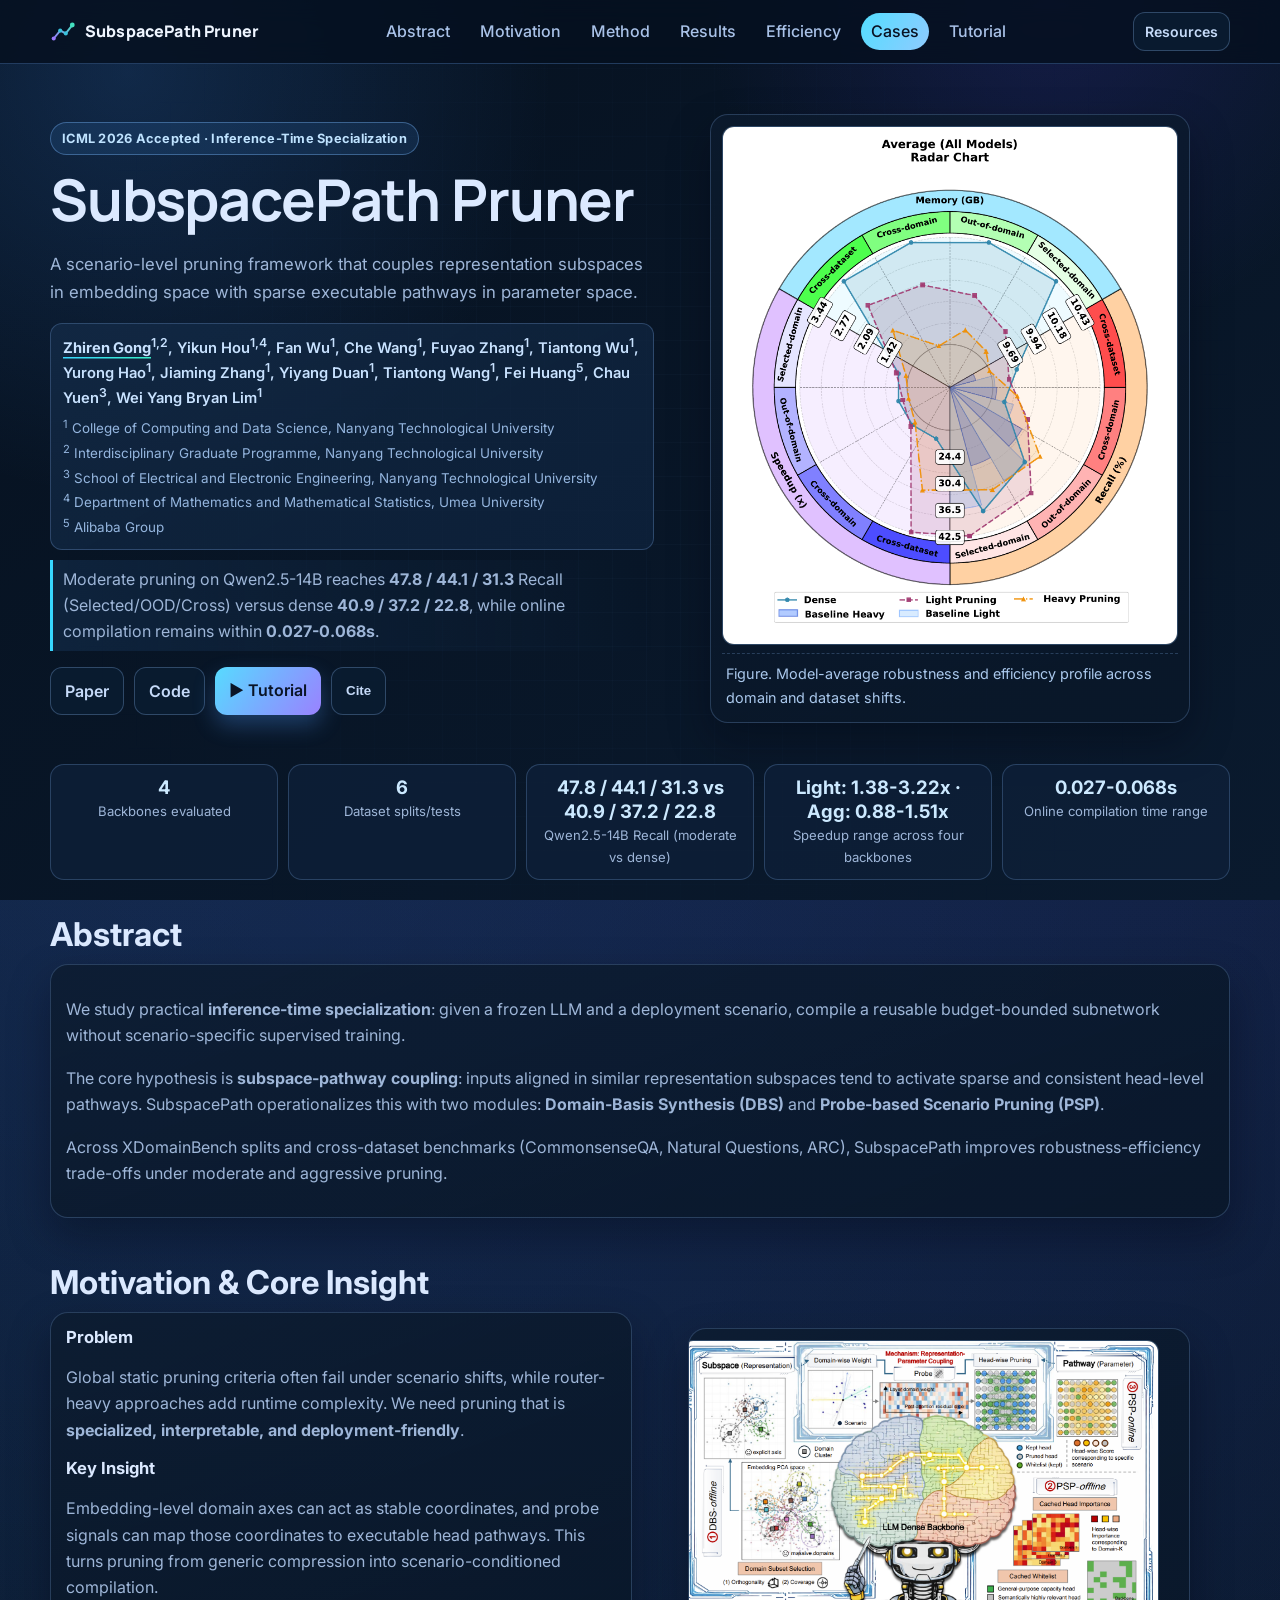
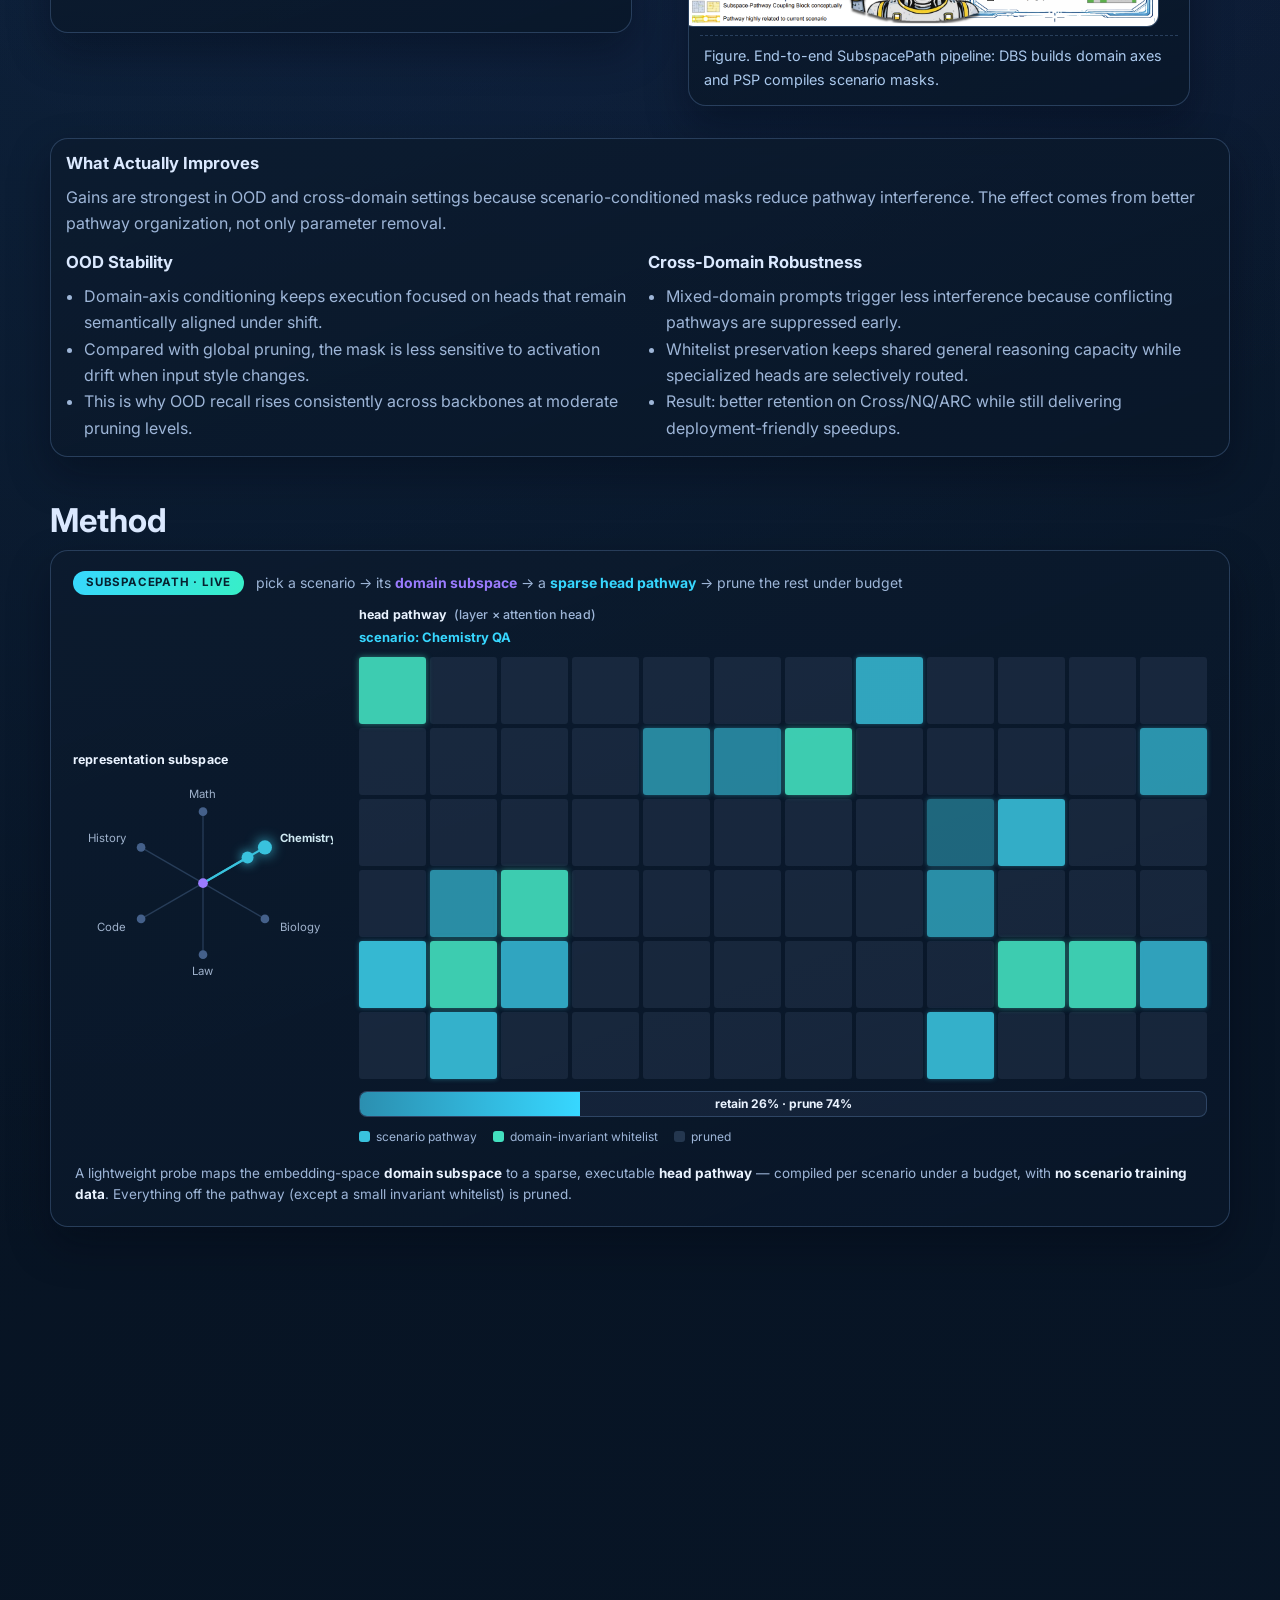
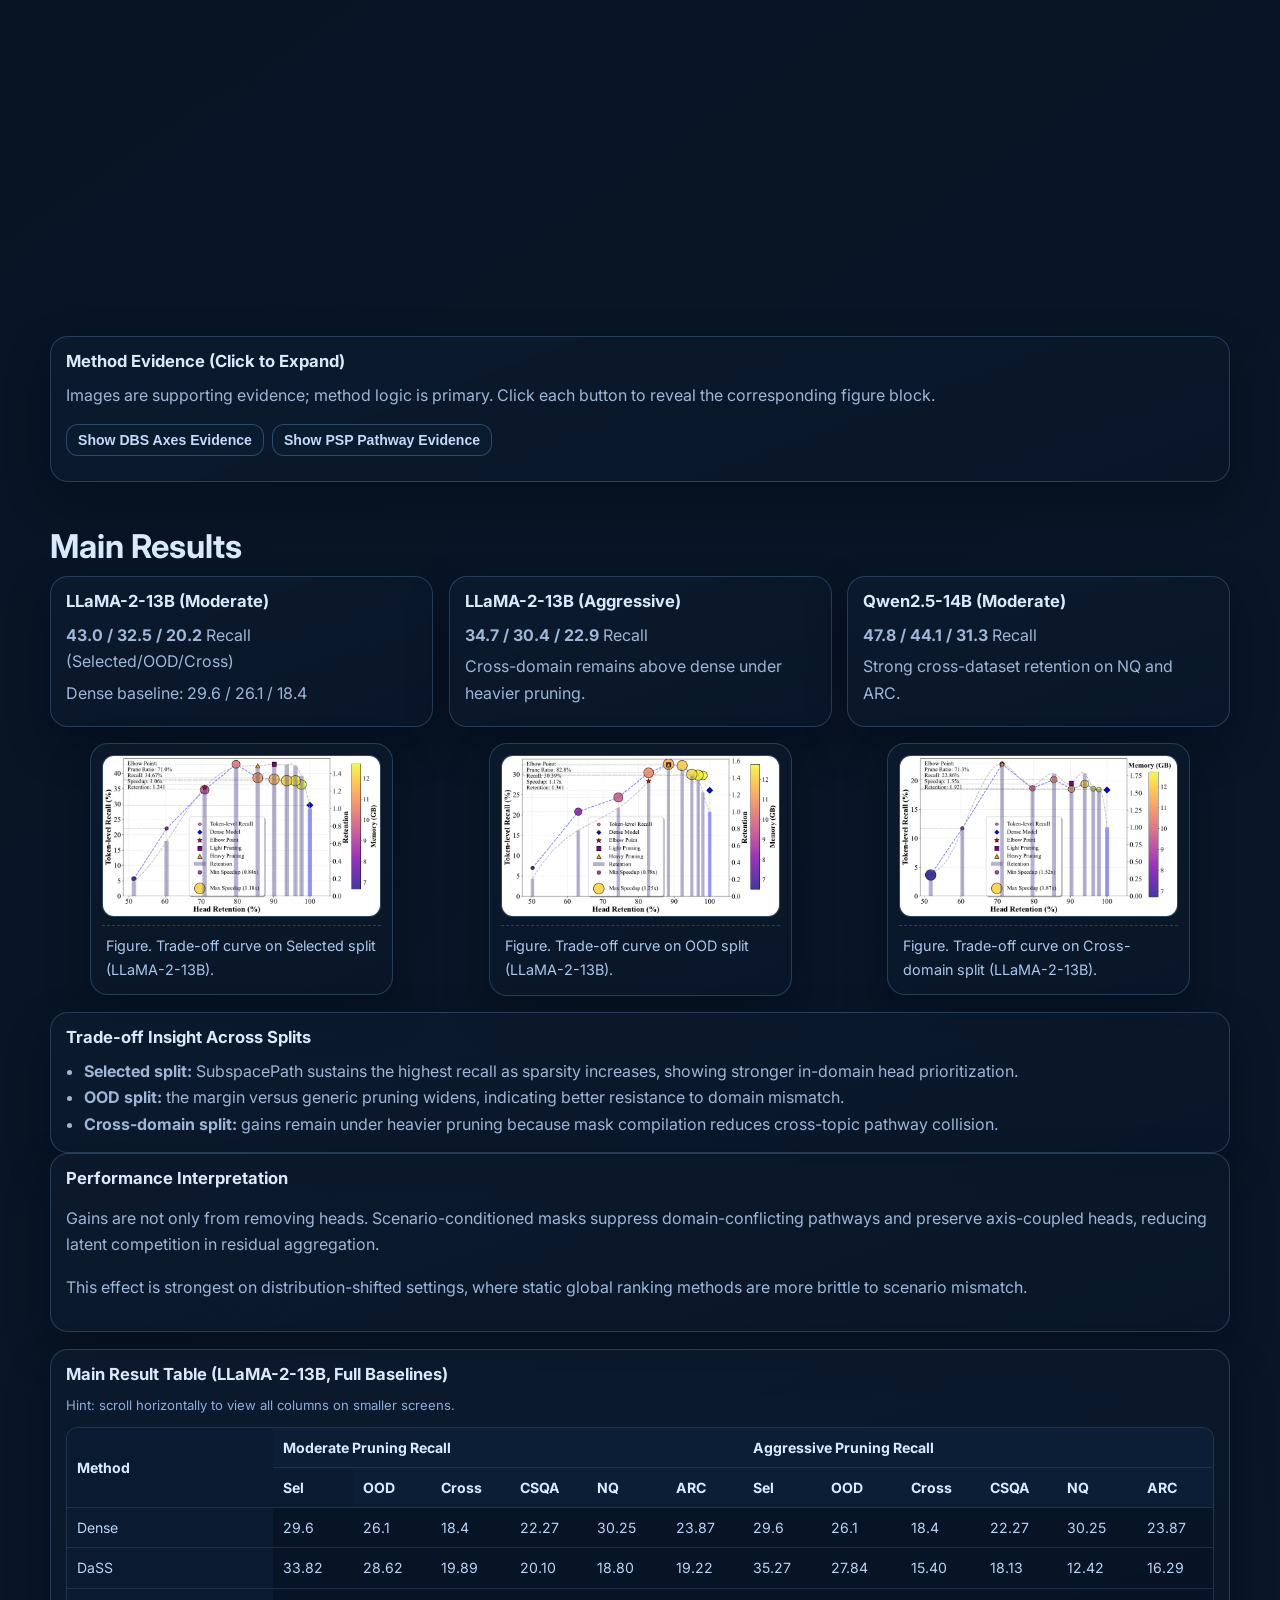
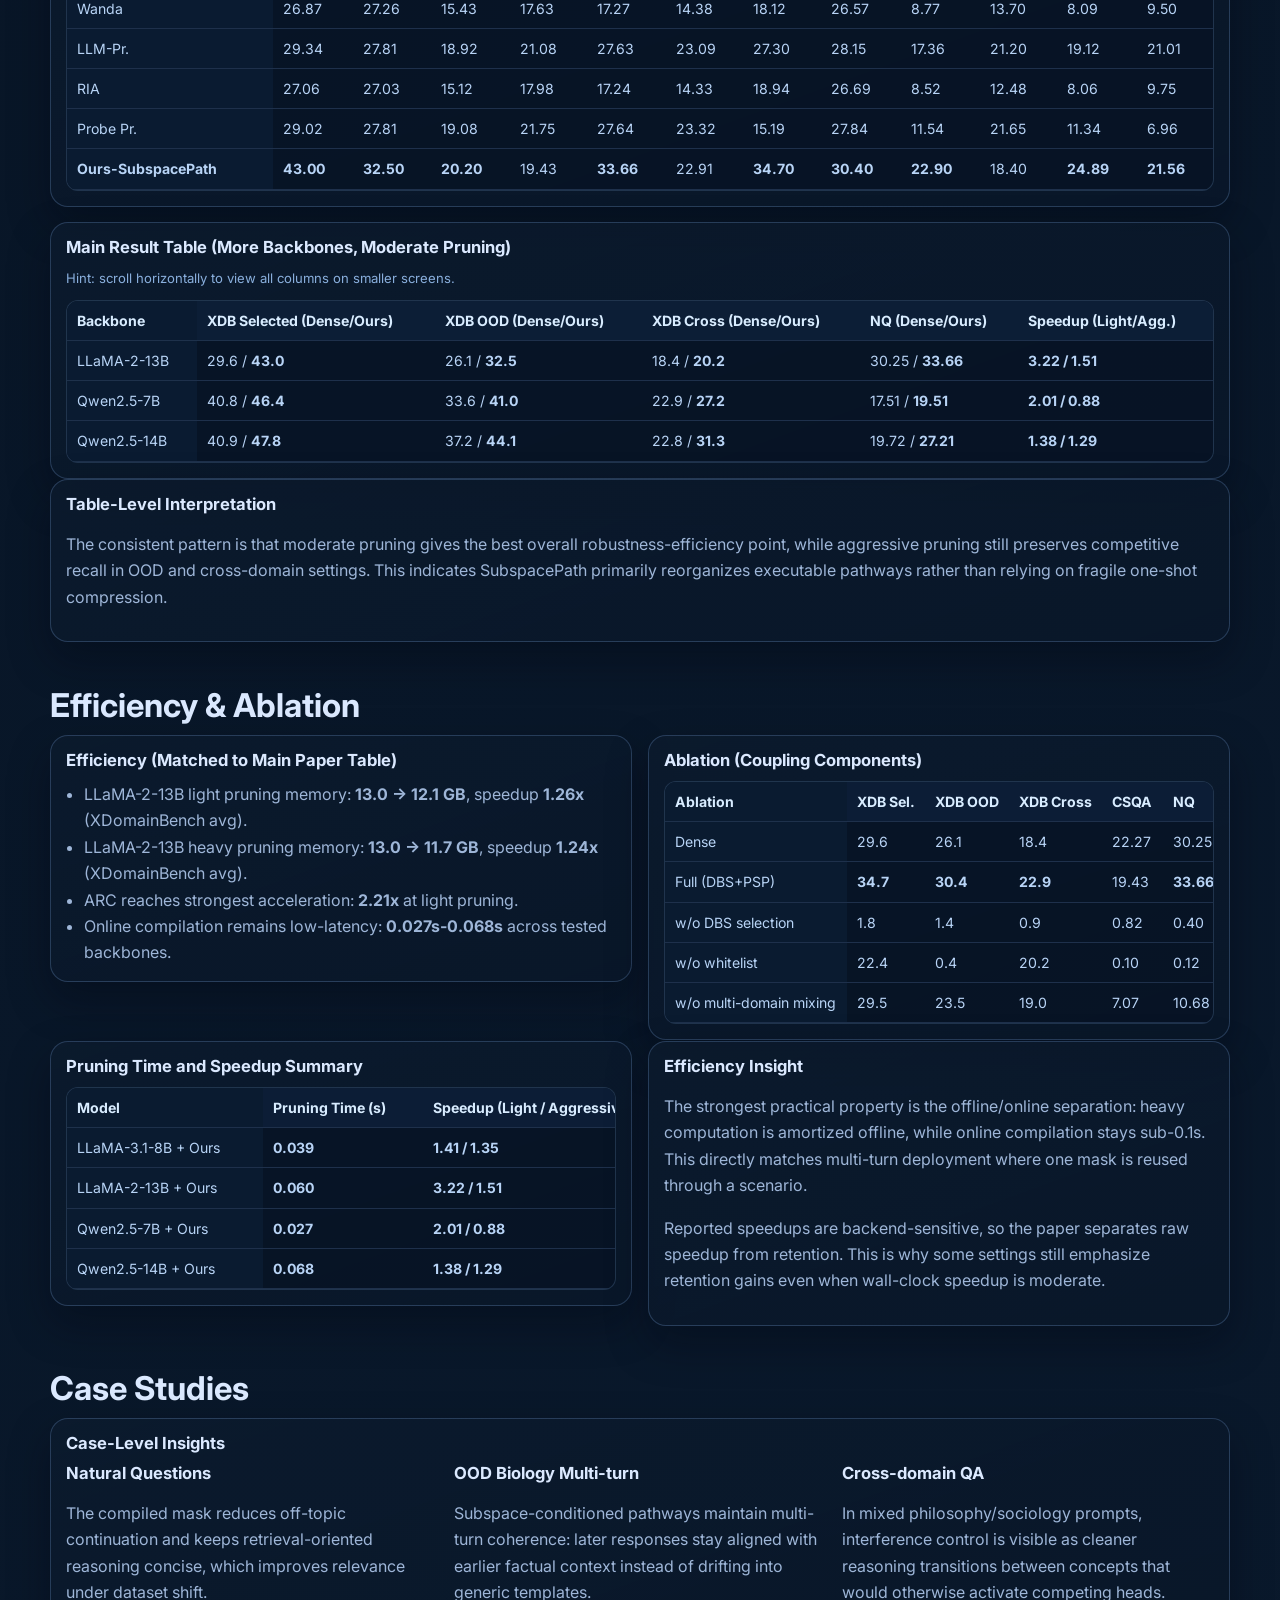
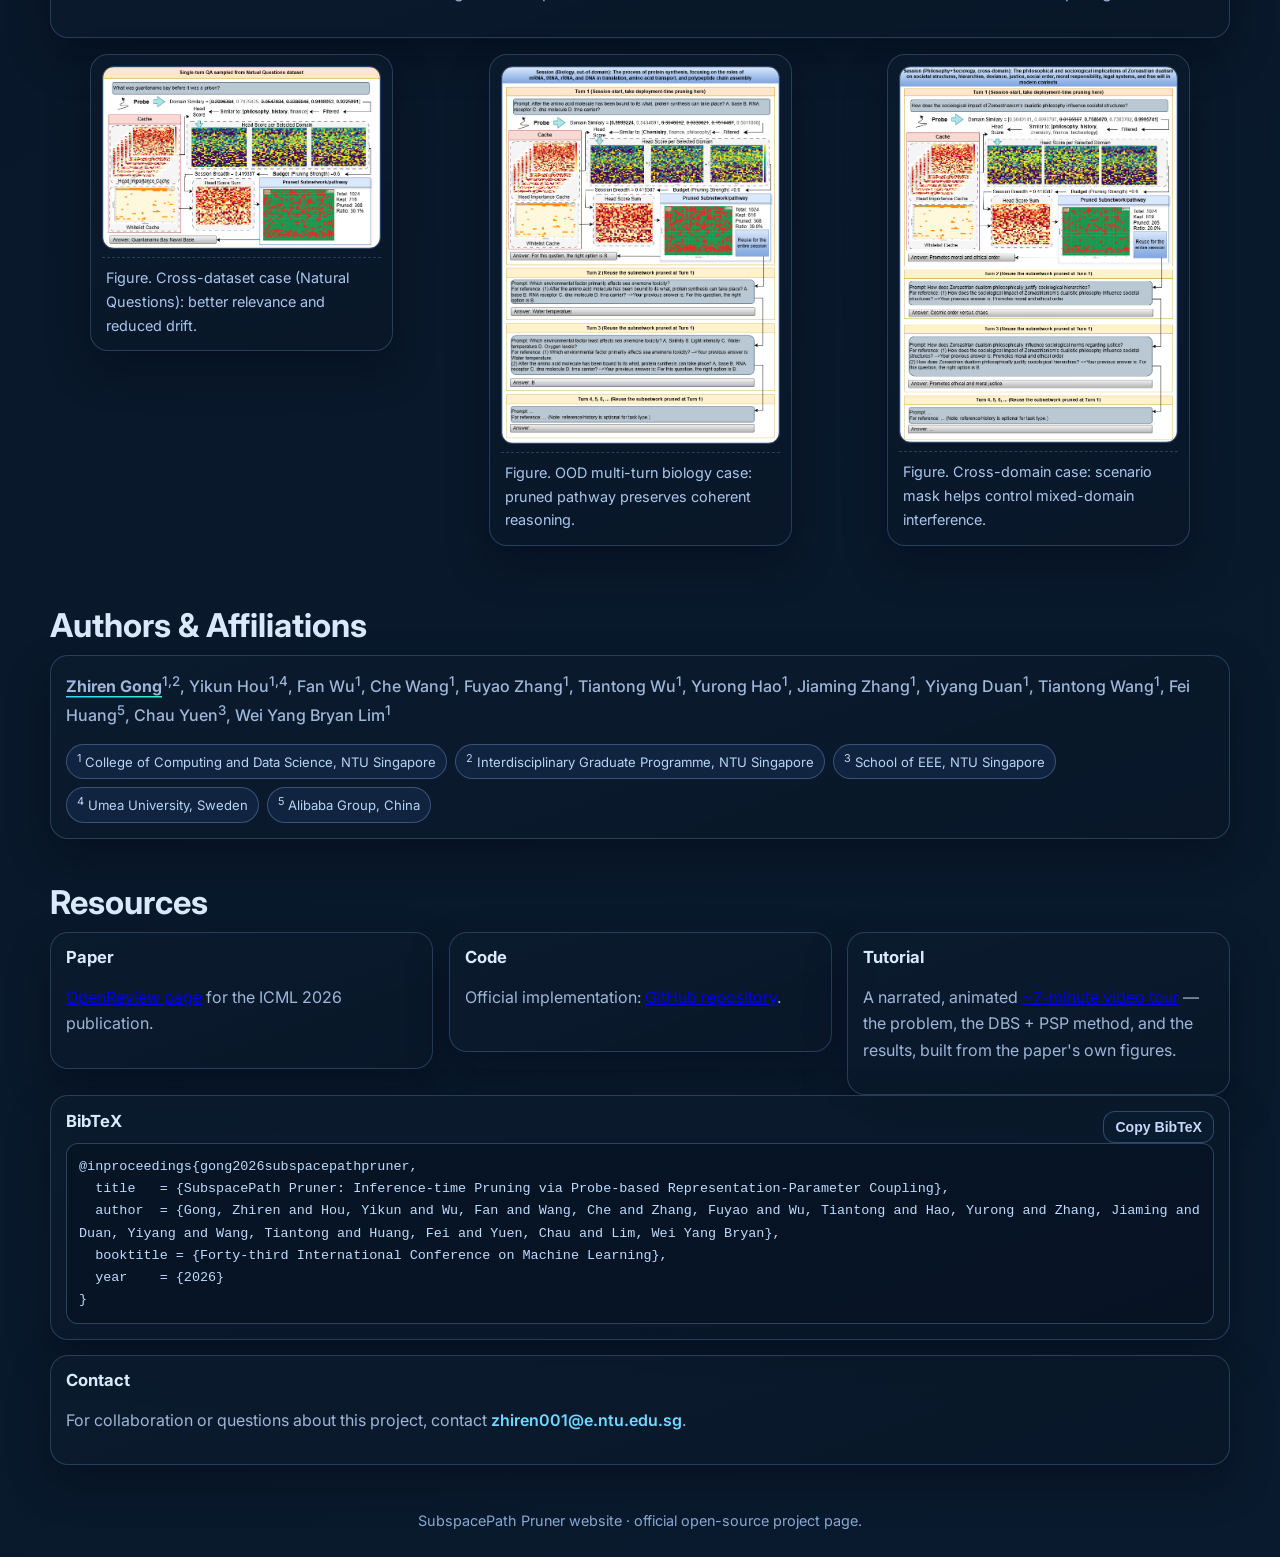
==== commit 8358a252: "Add brand mark + favicon and bespoke subspace->sparse-pathway animation leading Method" ====
--- a/index.html
+++ b/index.html
@@ -10,13 +10,22 @@
   <link href="https://fonts.googleapis.com/css2?family=Inter:wght@400;500;600;700;800&family=Manrope:wght@500;700;800&display=swap" rel="stylesheet">
   <link rel="stylesheet" href="./styles.css">
   <link rel="stylesheet" href="./enhance.css">
+  <link rel="icon" href="data:image/svg+xml,%3Csvg%20xmlns%3D%27http%3A//www.w3.org/2000/svg%27%20viewBox%3D%270%200%2028%2028%27%3E%3Crect%20width%3D%2728%27%20height%3D%2728%27%20rx%3D%277%27%20fill%3D%27%230b1c30%27/%3E%3Cpath%20d%3D%27M5%2020.5L11%2013L17%2016L23%208%27%20fill%3D%27none%27%20stroke%3D%27%2339c2dd%27%20stroke-width%3D%271.9%27%20stroke-linecap%3D%27round%27%20stroke-linejoin%3D%27round%27/%3E%3Ccircle%20cx%3D%275%27%20cy%3D%2720.5%27%20r%3D%272%27%20fill%3D%27%239b7cff%27/%3E%3Ccircle%20cx%3D%2711%27%20cy%3D%2713%27%20r%3D%272%27%20fill%3D%27%2339c2dd%27/%3E%3Ccircle%20cx%3D%2717%27%20cy%3D%2716%27%20r%3D%272%27%20fill%3D%27%2339c2dd%27/%3E%3Ccircle%20cx%3D%2723%27%20cy%3D%278%27%20r%3D%272.3%27%20fill%3D%27%2343e0bf%27/%3E%3C/svg%3E">
 </head>
 <body>
   <div class="bg-grid" aria-hidden="true"></div>
   <header class="topbar">
     <div class="container nav">
       <a class="brand" href="#top">
-        <span class="brand-dot"></span>
+        <svg class="brand-mark" viewBox="0 0 28 28" width="26" height="26" aria-hidden="true" style="flex:none">
+          <defs><linearGradient id="spm" x1="0" y1="1" x2="1" y2="0">
+            <stop offset="0" stop-color="#9b7cff"/><stop offset="1" stop-color="#43e0bf"/></linearGradient></defs>
+          <path d="M4 21L11 12.5L17 15.5L24 6.5" fill="none" stroke="url(#spm)" stroke-width="2.1" stroke-linecap="round" stroke-linejoin="round"/>
+          <circle cx="4" cy="21" r="2.2" fill="#9b7cff"/>
+          <circle cx="11" cy="12.5" r="2.2" fill="#39c2dd"/>
+          <circle cx="17" cy="15.5" r="2.2" fill="#39c2dd"/>
+          <circle cx="24" cy="6.5" r="2.6" fill="#43e0bf"/>
+        </svg>
         <span>SubspacePath Pruner</span>
       </a>
       <nav>
@@ -149,6 +158,50 @@
 
     <section id="method" class="container section">
       <h2>Method</h2>
+
+      <style>
+      .spv{padding:20px 22px;margin:2px 0 24px}
+      .spv-head{display:flex;align-items:center;gap:12px;margin-bottom:14px;flex-wrap:wrap}
+      .spv-badge{font:700 11.5px/1 Inter,sans-serif;letter-spacing:.07em;text-transform:uppercase;color:#07202f;
+        background:linear-gradient(120deg,var(--cyan,#39c2dd),var(--mint,#43e0bf));padding:6px 13px;border-radius:999px}
+      .spv-sub{color:var(--ink-soft,#9fb2cc);font-size:14px}
+      .spv-body{display:grid;grid-template-columns:260px 1fr;gap:26px;align-items:center}
+      @media(max-width:800px){.spv-body{grid-template-columns:1fr}}
+      .spv-panel h5{margin:0 0 10px;font:700 12.5px/1 Inter;color:#eaf3ff;letter-spacing:.01em}
+      .spv-scenario{font:700 13px/1 Inter;color:var(--cyan,#39c2dd);margin-bottom:10px;min-height:16px}
+      .spv-headgrid{display:grid;grid-template-columns:repeat(12,1fr);gap:4px}
+      .spv-cell{aspect-ratio:1;border-radius:3px;background:rgba(120,150,190,.12);transition:background .5s cubic-bezier(.2,.7,.2,1),box-shadow .5s}
+      .spv-meter{margin-top:12px;height:26px;border-radius:8px;overflow:hidden;border:1px solid var(--line,rgba(123,167,224,.26));position:relative;background:rgba(120,150,190,.1)}
+      .spv-meter i{display:block;height:100%;width:0;background:linear-gradient(90deg,#2b8fb0,var(--cyan,#39c2dd));transition:width .8s cubic-bezier(.2,.7,.2,1)}
+      .spv-meter b{position:absolute;inset:0;display:grid;place-items:center;font:700 12px/1 Inter;color:#eaf3ff}
+      .spv-legend{display:flex;gap:16px;flex-wrap:wrap;font-size:12px;color:var(--ink-soft,#9fb2cc);margin-top:10px}
+      .spv-legend i{display:inline-block;width:11px;height:11px;border-radius:3px;margin-right:6px;vertical-align:-1px}
+      .spv-cap{margin:16px 2px 0;color:var(--ink-soft,#9fb2cc);font-size:13.5px;line-height:1.6}
+      .spv-cap b{color:#eaf3ff}
+      </style>
+      <figure class="card figure-card spv" aria-label="Live demonstration of subspace-to-pathway pruning">
+        <div class="spv-head"><span class="spv-badge">SubspacePath · live</span>
+          <span class="spv-sub">pick a scenario &rarr; its <b style="color:#9b7cff">domain subspace</b> &rarr; a <b style="color:var(--cyan,#39c2dd)">sparse head pathway</b> &rarr; prune the rest under budget</span></div>
+        <div class="spv-body">
+          <div class="spv-panel">
+            <h5>representation subspace</h5>
+            <svg id="spvAxes" viewBox="0 0 240 200" style="width:100%;height:auto"></svg>
+          </div>
+          <div class="spv-panel">
+            <h5>head pathway &nbsp;<span style="font-weight:500;color:var(--ink-soft,#9fb2cc)">(layer × attention head)</span></h5>
+            <div class="spv-scenario" id="spvScenario"></div>
+            <div class="spv-headgrid" id="spvGrid"></div>
+            <div class="spv-meter"><i id="spvFill"></i><b id="spvMeter"></b></div>
+            <div class="spv-legend">
+              <span><i style="background:#39c2dd"></i>scenario pathway</span>
+              <span><i style="background:#43e0bf"></i>domain-invariant whitelist</span>
+              <span><i style="background:rgba(120,150,190,.25)"></i>pruned</span>
+            </div>
+          </div>
+        </div>
+        <p class="spv-cap">A lightweight probe maps the embedding-space <b>domain subspace</b> to a sparse, executable <b>head pathway</b> — compiled per scenario under a budget, with <b>no scenario training data</b>. Everything off the pathway (except a small invariant whitelist) is pruned.</p>
+      </figure>
+
       <article class="card">
         <h3>Method Overview (No Training During Deployment)</h3>
         <p>
@@ -571,6 +624,71 @@
     <img id="lightboxImg" src="" alt="Expanded figure preview">
   </div>
 
+  <script>
+  /* SubspacePath live: a scenario's domain subspace maps to a sparse head pathway;
+     everything off the pathway (bar a small invariant whitelist) is pruned. */
+  (function(){
+    var grid=document.getElementById('spvGrid'); if(!grid) return;
+    var axes=document.getElementById('spvAxes'), scEl=document.getElementById('spvScenario'),
+        fill=document.getElementById('spvFill'), meter=document.getElementById('spvMeter');
+    var NS='http://www.w3.org/2000/svg';
+    var ROWS=6, COLS=12, N=ROWS*COLS, cells=[];
+    for(var i=0;i<N;i++){var d=document.createElement('div'); d.className='spv-cell'; grid.appendChild(d); cells.push(d);}
+    function mulberry(a){return function(){a|=0;a=a+0x6D2B79F5|0;var t=Math.imul(a^a>>>15,1|a);t=t+Math.imul(t^t>>>7,61|t)^t;return((t^t>>>14)>>>0)/4294967296;};}
+    var DOMAINS=['Math','Chemistry','Biology','Law','Code','History'];
+    var whitelist={}; (function(){var r=mulberry(99);for(var k=0;k<6;k++){whitelist[Math.floor(r()*N)]=1;}})();
+    /* build compass */
+    var cx=120,cy=98,R=66, pts=[];
+    DOMAINS.forEach(function(nm,i){
+      var a=-Math.PI/2+i*2*Math.PI/DOMAINS.length;
+      var x=cx+Math.cos(a)*R, y=cy+Math.sin(a)*R; pts.push([x,y,a]);
+      var sp=document.createElementNS(NS,'line'); sp.setAttribute('x1',cx);sp.setAttribute('y1',cy);sp.setAttribute('x2',x);sp.setAttribute('y2',y);
+      sp.setAttribute('stroke','rgba(123,167,224,.25)');sp.setAttribute('stroke-width','1.2');sp.setAttribute('data-sp',i);axes.appendChild(sp);
+      var c=document.createElementNS(NS,'circle'); c.setAttribute('cx',x);c.setAttribute('cy',y);c.setAttribute('r','4');c.setAttribute('fill','#44608a');c.setAttribute('data-pt',i);axes.appendChild(c);
+      var tx=document.createElementNS(NS,'text'); var lx=cx+Math.cos(a)*(R+16), ly=cy+Math.sin(a)*(R+16);
+      tx.setAttribute('x',lx);tx.setAttribute('y',ly+3);tx.setAttribute('fill','#9fb2cc');tx.setAttribute('font-size','10.5');tx.setAttribute('font-family','Inter,sans-serif');
+      tx.setAttribute('text-anchor',Math.abs(Math.cos(a))<0.3?'middle':(Math.cos(a)>0?'start':'end'));tx.setAttribute('data-tx',i);tx.textContent=nm;axes.appendChild(tx);
+    });
+    var core=document.createElementNS(NS,'circle'); core.setAttribute('cx',cx);core.setAttribute('cy',cy);core.setAttribute('r','4.5');core.setAttribute('fill','#9b7cff');axes.appendChild(core);
+    var query=document.createElementNS(NS,'circle'); query.setAttribute('r','5.5');query.setAttribute('fill','#39c2dd');query.setAttribute('opacity','0');
+    query.setAttribute('style','filter:drop-shadow(0 0 5px #39c2dd)');axes.appendChild(query);
+    var qline=document.createElementNS(NS,'line'); qline.setAttribute('stroke','#39c2dd');qline.setAttribute('stroke-width','2');qline.setAttribute('opacity','0');axes.insertBefore(qline,core);
+    var SC=[
+      {name:'Chemistry QA', dom:1, retain:26, seed:11},
+      {name:'Math proof',   dom:0, retain:31, seed:23},
+      {name:'Code generation', dom:4, retain:23, seed:41}
+    ];
+    function render(s){
+      scEl.textContent='scenario:  '+s.name;
+      /* compass */
+      axes.querySelectorAll('[data-pt]').forEach(function(c){var i=+c.getAttribute('data-pt');var on=i===s.dom;
+        c.setAttribute('r',on?6.5:4);c.setAttribute('fill',on?'#39c2dd':'#44608a');c.setAttribute('style',on?'filter:drop-shadow(0 0 6px #39c2dd)':'');});
+      axes.querySelectorAll('[data-sp]').forEach(function(l){var i=+l.getAttribute('data-sp');var on=i===s.dom;
+        l.setAttribute('stroke',on?'#39c2dd':'rgba(123,167,224,.25)');l.setAttribute('stroke-width',on?'2':'1.2');});
+      axes.querySelectorAll('[data-tx]').forEach(function(t){var i=+t.getAttribute('data-tx');t.setAttribute('fill',i===s.dom?'#cfe9f2':'#9fb2cc');t.setAttribute('font-weight',i===s.dom?'700':'400');});
+      var p=pts[s.dom], qx=cx+(p[0]-cx)*0.72, qy=cy+(p[1]-cy)*0.72;
+      query.setAttribute('cx',qx);query.setAttribute('cy',qy);query.setAttribute('opacity','1');
+      qline.setAttribute('x1',cx);qline.setAttribute('y1',cy);qline.setAttribute('x2',qx);qline.setAttribute('y2',qy);qline.setAttribute('opacity','.9');
+      /* pathway */
+      var r=mulberry(s.seed), p0=s.retain/100;
+      cells.forEach(function(d,n){
+        if(whitelist[n]){ d.style.background='rgba(67,224,191,.9)'; d.style.boxShadow='0 0 6px rgba(67,224,191,.5)'; return; }
+        var sc=r(); if(sc<p0){ var inten=0.45+0.55*(1-sc/p0); d.style.background='rgba(57,194,221,'+inten.toFixed(3)+')'; d.style.boxShadow='0 0 5px rgba(57,194,221,.4)'; }
+        else { d.style.background='rgba(120,150,190,.12)'; d.style.boxShadow='none'; }
+      });
+      fill.style.width=s.retain+'%'; meter.textContent='retain '+s.retain+'%  ·  prune '+(100-s.retain)+'%';
+    }
+    var reduce=false; try{reduce=matchMedia('(prefers-reduced-motion: reduce)').matches;}catch(e){}
+    if(reduce){ render(SC[0]); return; }
+    var i=0, started=false;
+    function tick(){ render(SC[i]); i=(i+1)%SC.length; setTimeout(tick,2600); }
+    function start(){ if(started)return; started=true; tick(); }
+    if('IntersectionObserver' in window){
+      var io=new IntersectionObserver(function(e){e.forEach(function(en){if(en.isIntersecting){start();io.disconnect();}});},{threshold:.3});
+      io.observe(grid);
+    } else start();
+  })();
+  </script>
   <script src="./script.js"></script>
   <script src="./enhance.js"></script>
 </body>
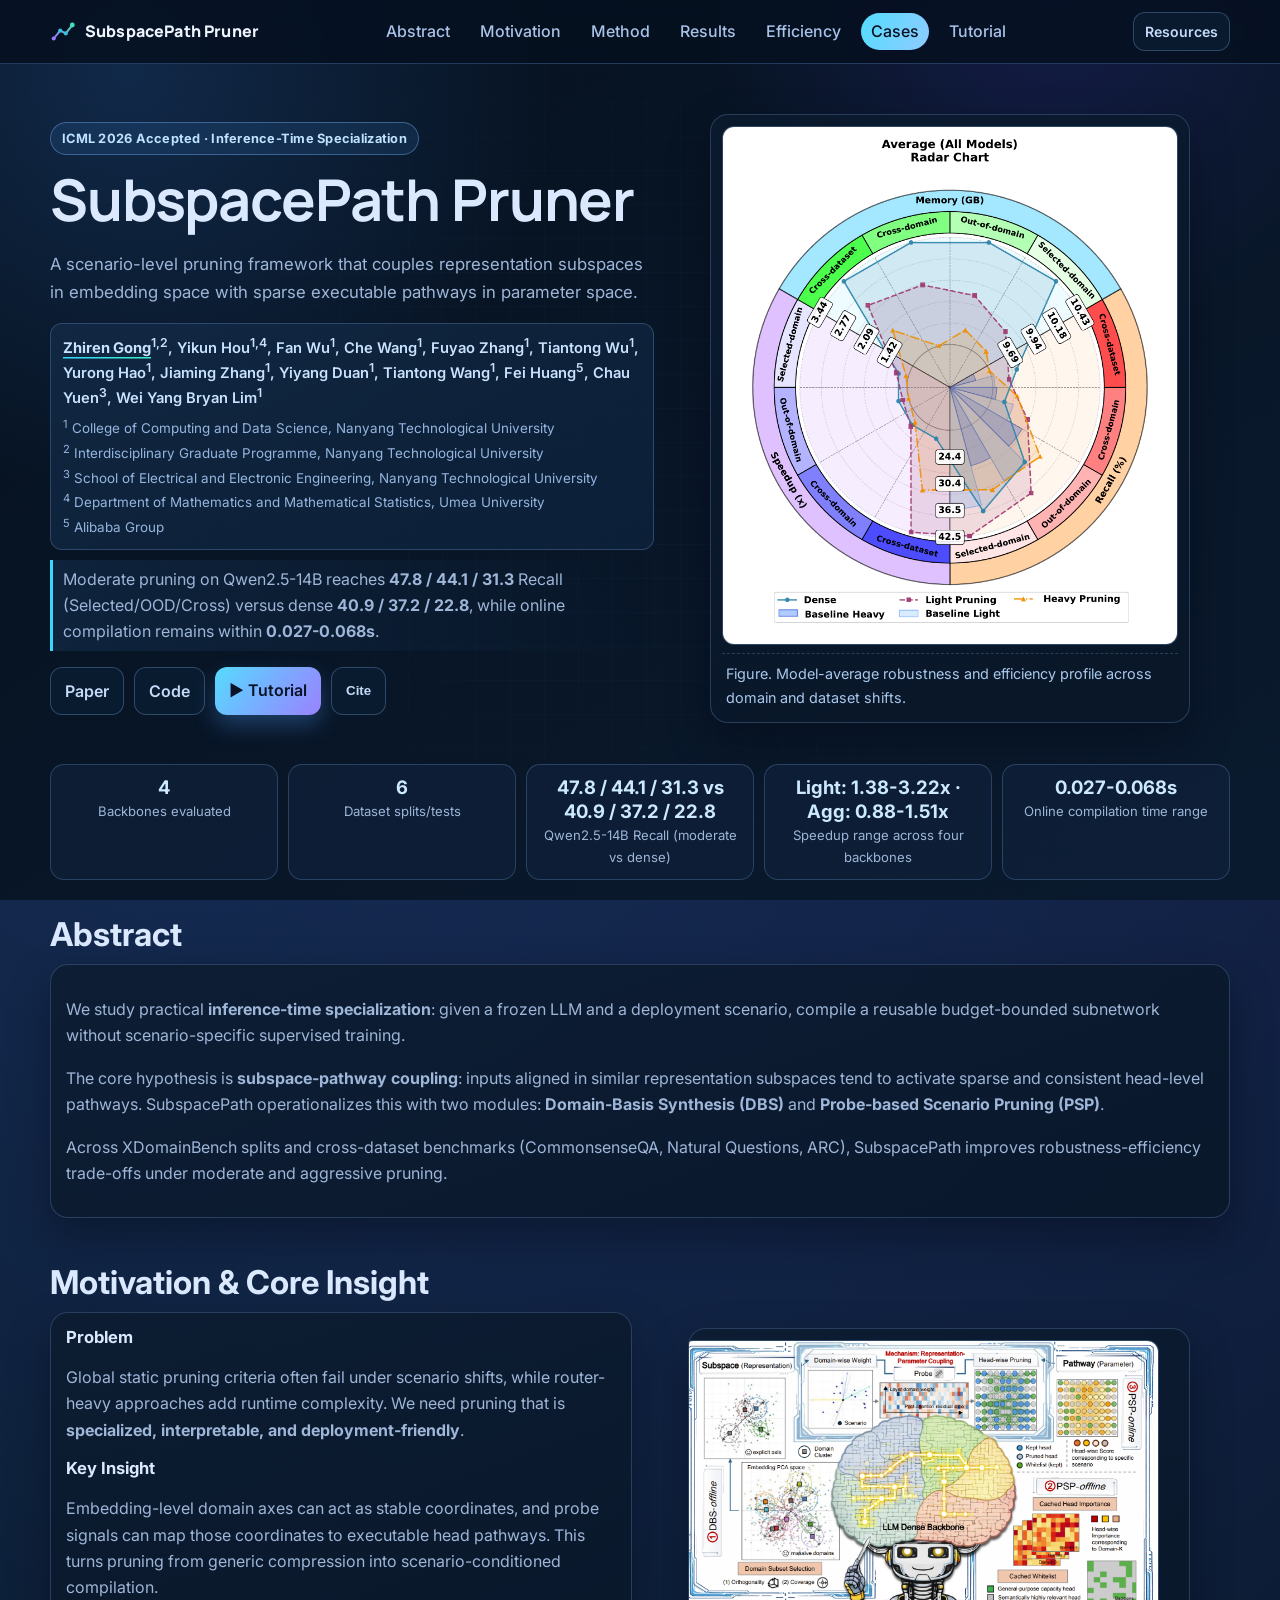
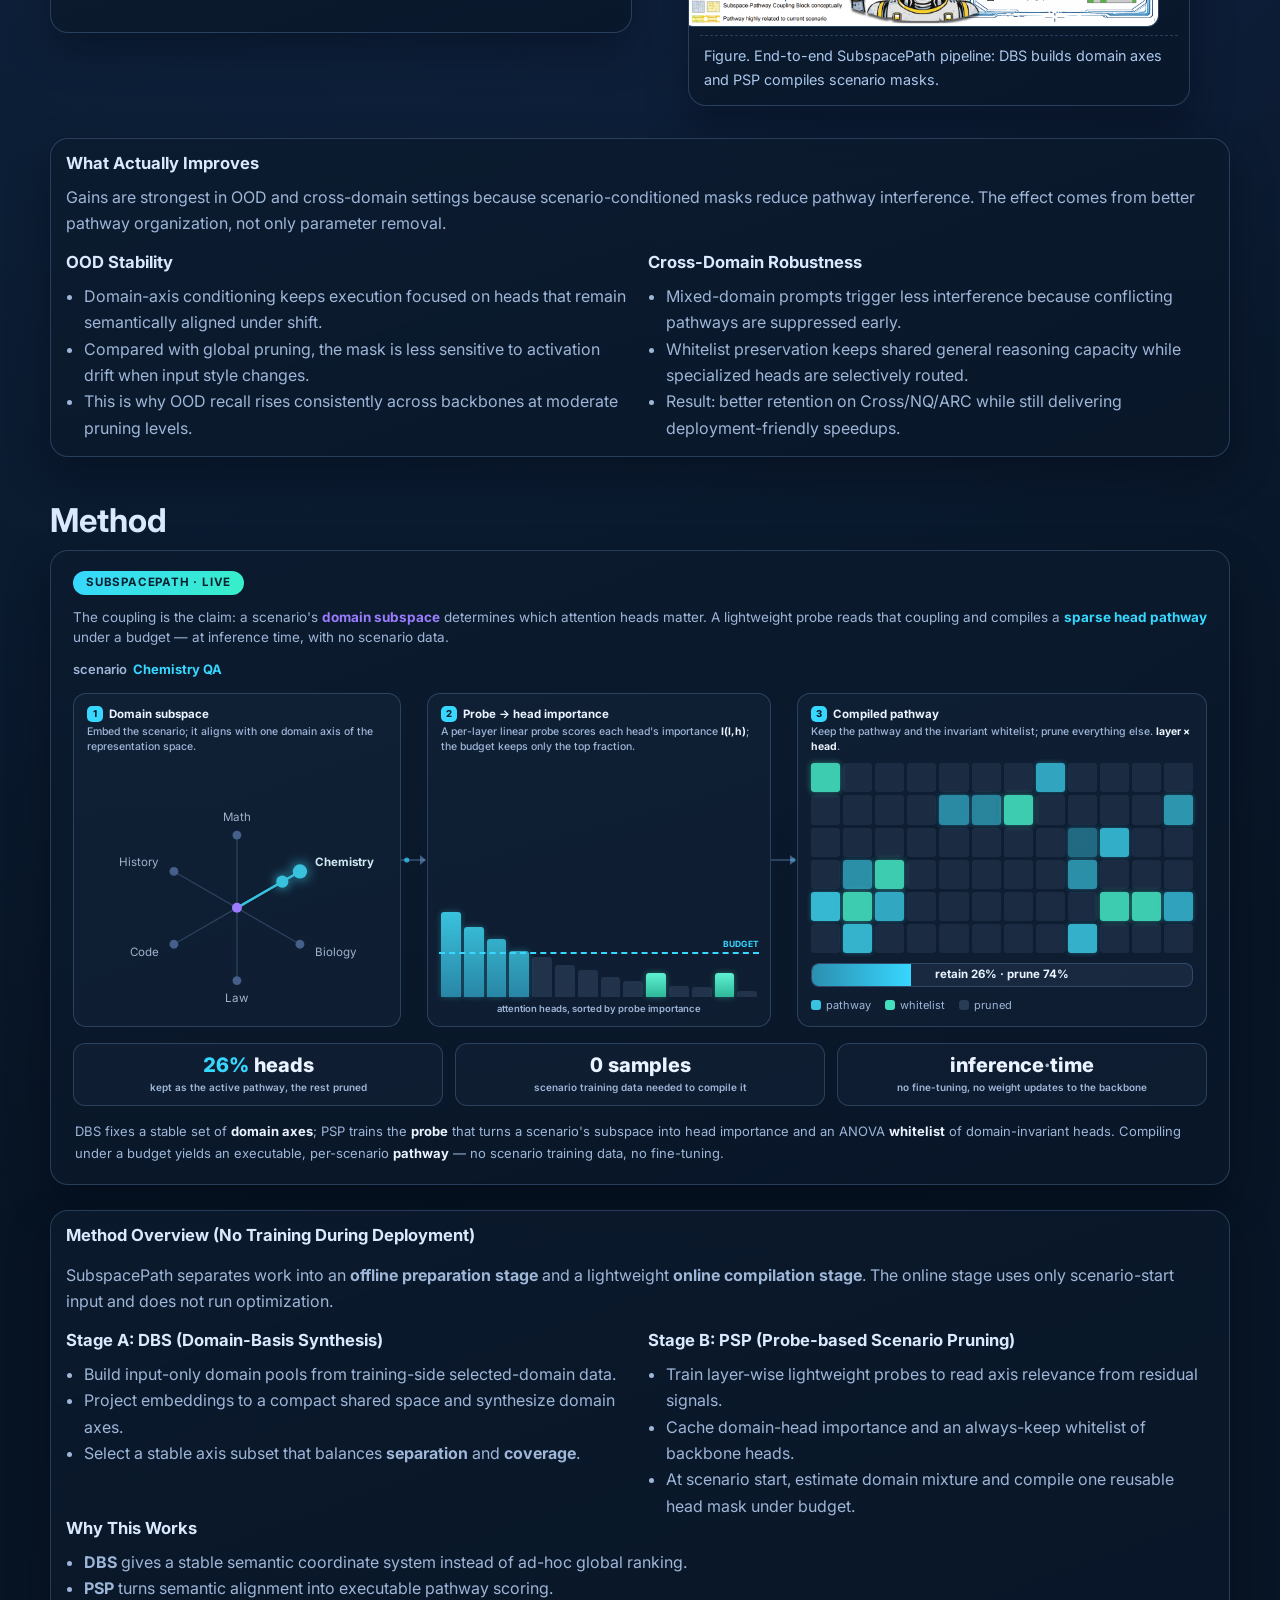
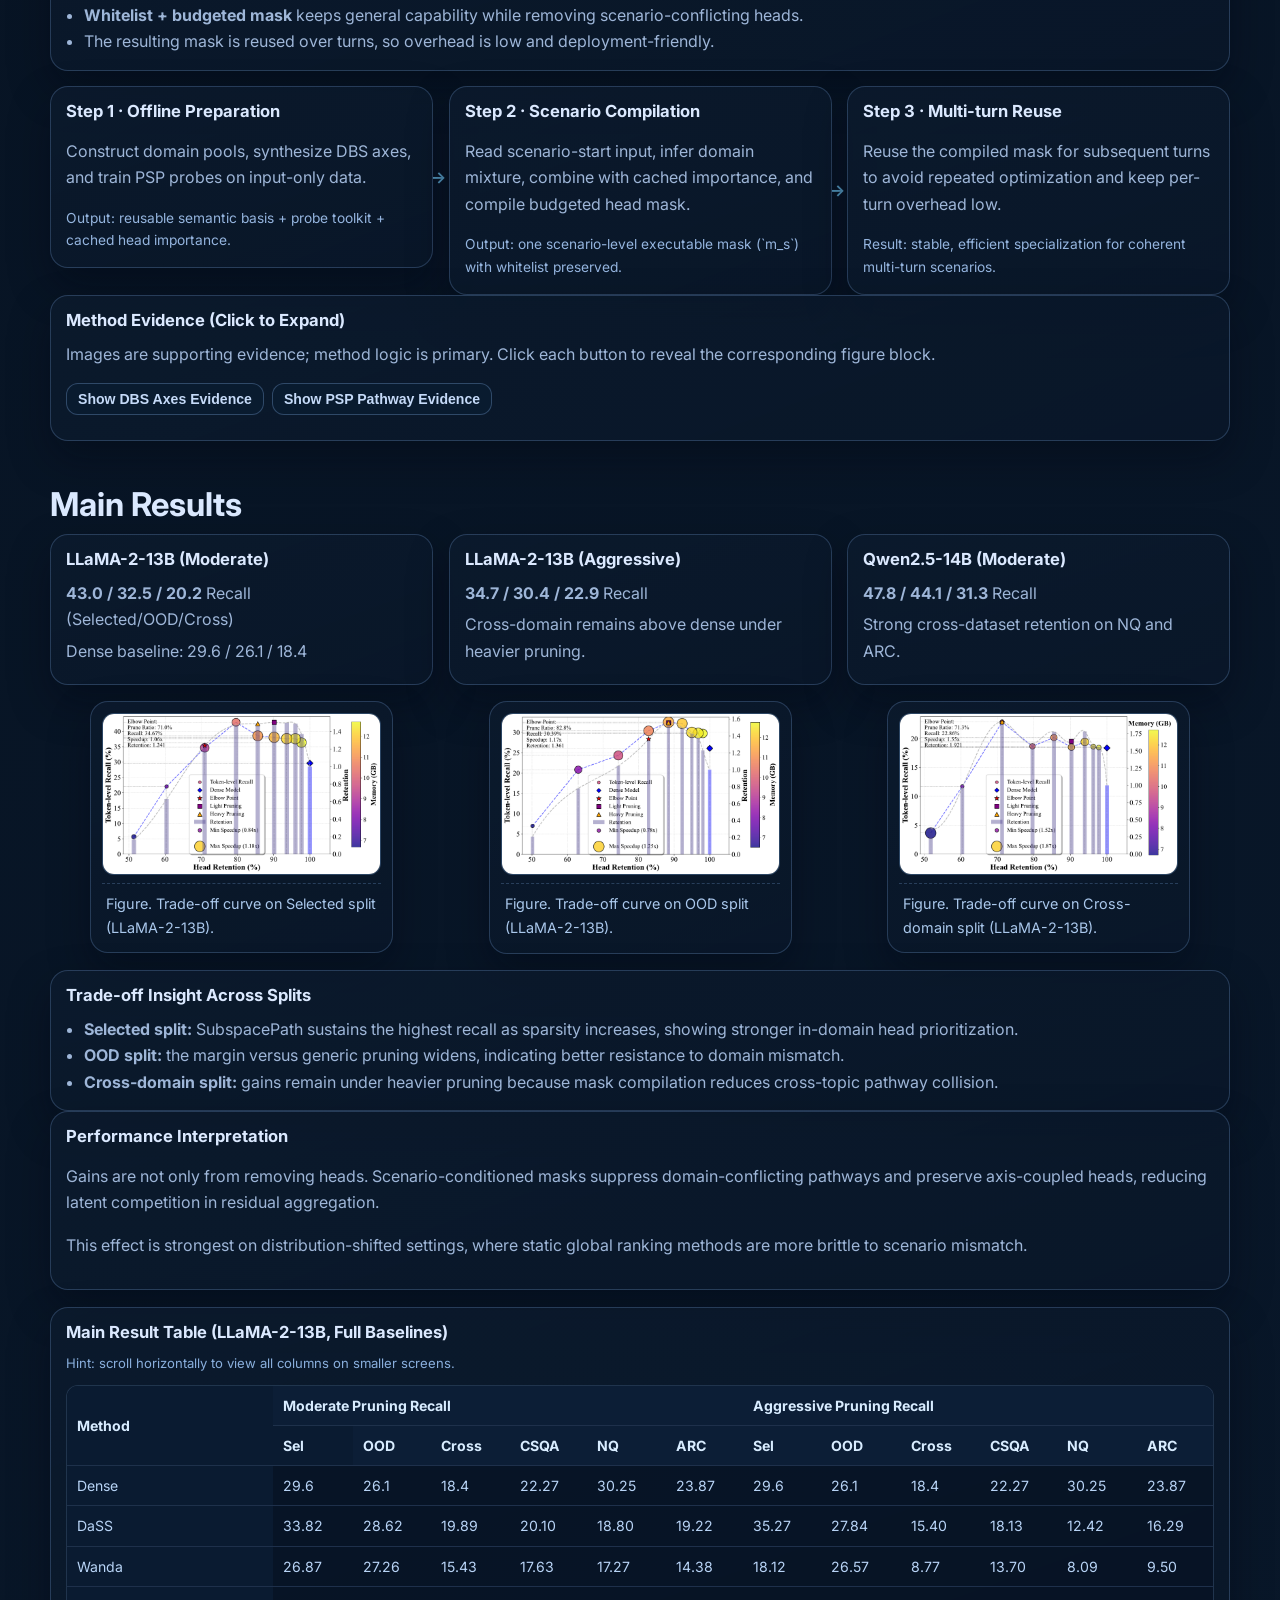
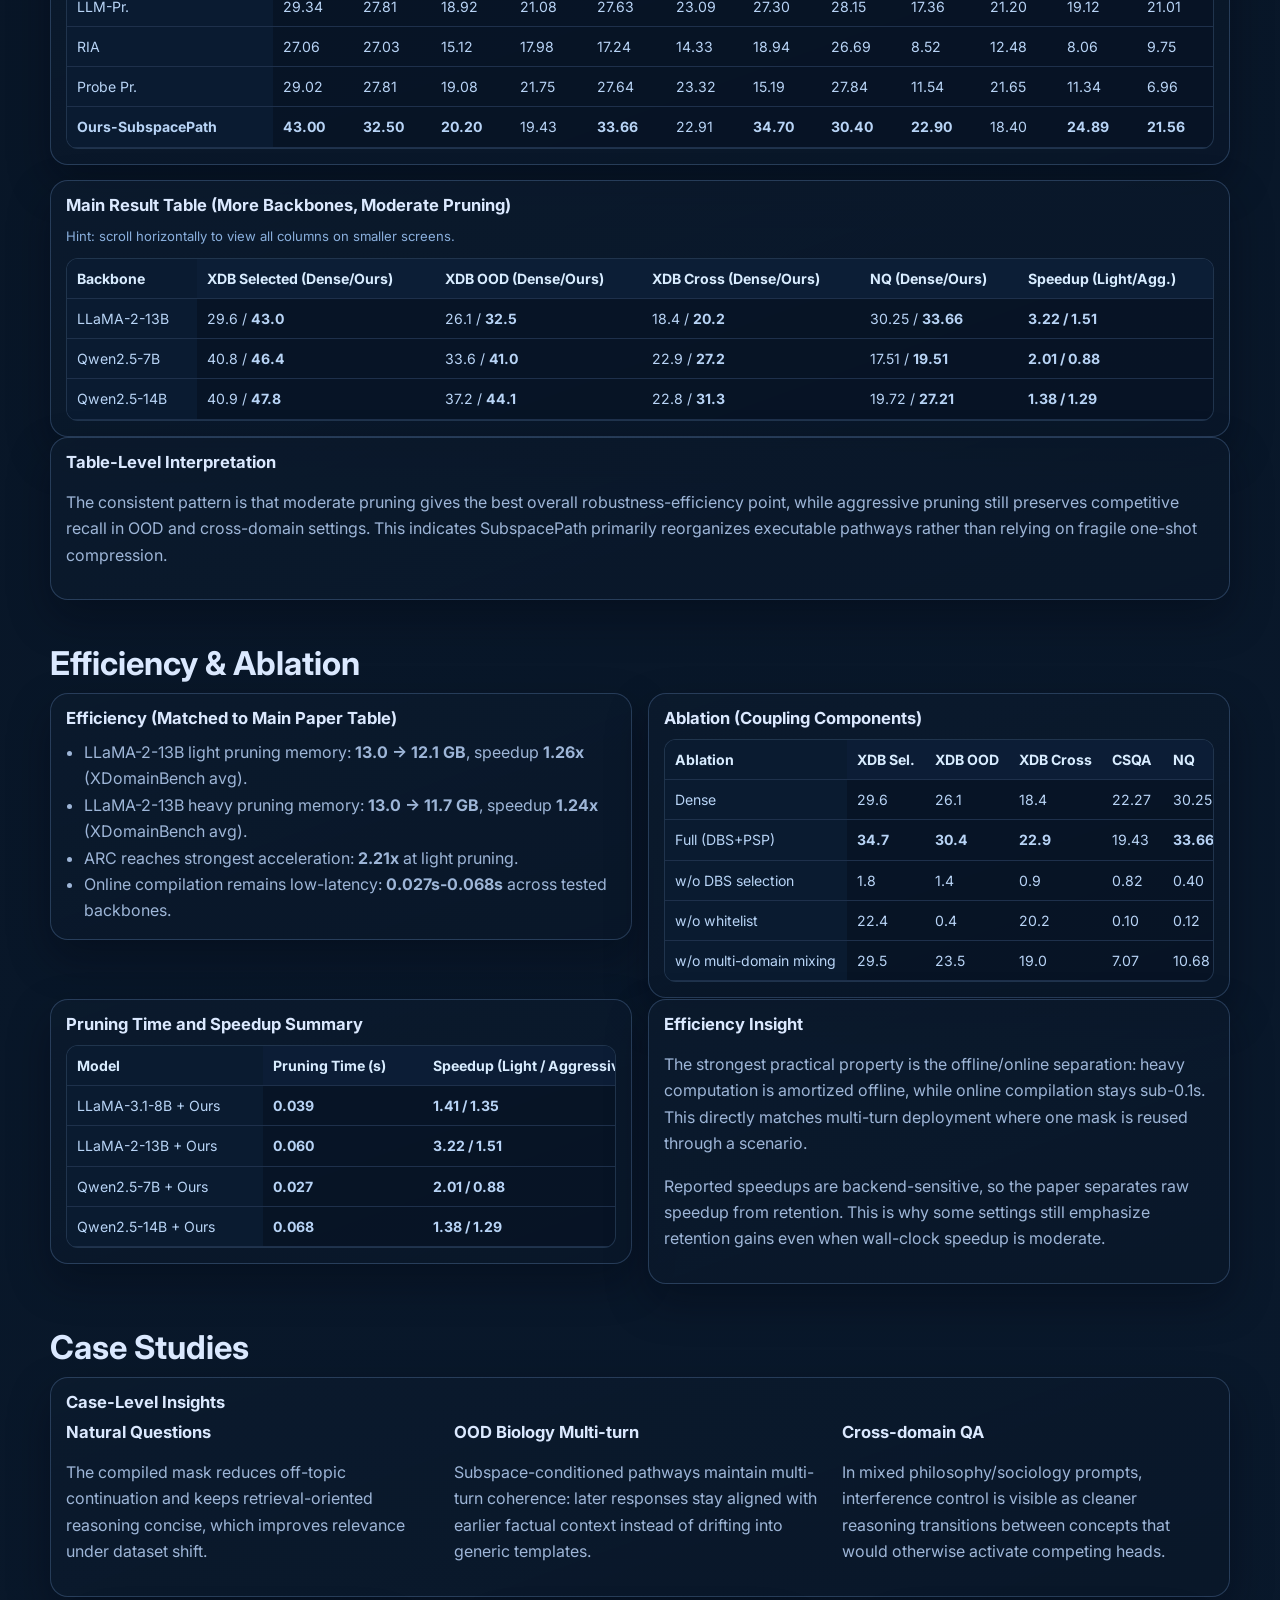
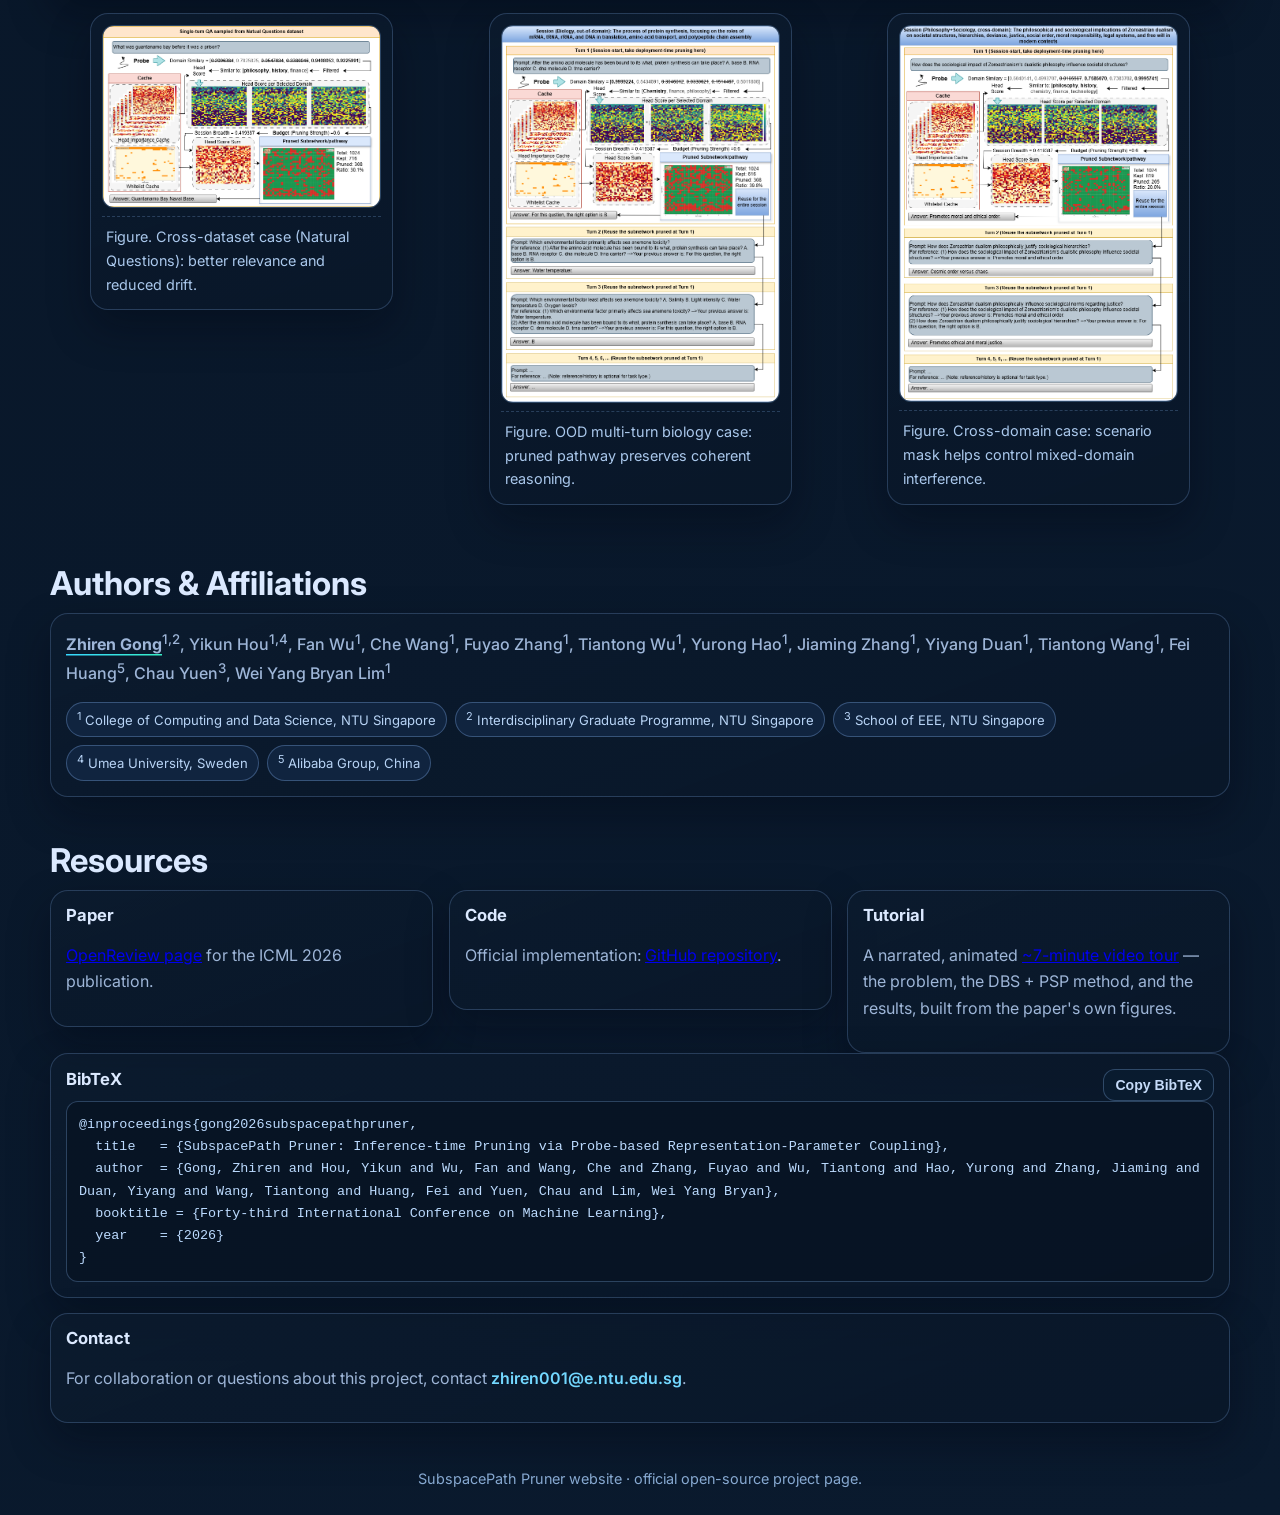
==== commit c8519478: "Rebuild live figure as a 3-stage method pipeline (subspace -> probe/importance -> pathway) The old d" ====
--- a/index.html
+++ b/index.html
@@ -161,45 +161,83 @@
 
       <style>
       .spv{padding:20px 22px;margin:2px 0 24px}
-      .spv-head{display:flex;align-items:center;gap:12px;margin-bottom:14px;flex-wrap:wrap}
+      .spv-head{display:flex;align-items:baseline;gap:12px;margin-bottom:16px;flex-wrap:wrap}
       .spv-badge{font:700 11.5px/1 Inter,sans-serif;letter-spacing:.07em;text-transform:uppercase;color:#07202f;
-        background:linear-gradient(120deg,var(--cyan,#39c2dd),var(--mint,#43e0bf));padding:6px 13px;border-radius:999px}
-      .spv-sub{color:var(--ink-soft,#9fb2cc);font-size:14px}
-      .spv-body{display:grid;grid-template-columns:260px 1fr;gap:26px;align-items:center}
-      @media(max-width:800px){.spv-body{grid-template-columns:1fr}}
-      .spv-panel h5{margin:0 0 10px;font:700 12.5px/1 Inter;color:#eaf3ff;letter-spacing:.01em}
-      .spv-scenario{font:700 13px/1 Inter;color:var(--cyan,#39c2dd);margin-bottom:10px;min-height:16px}
-      .spv-headgrid{display:grid;grid-template-columns:repeat(12,1fr);gap:4px}
+        background:linear-gradient(120deg,var(--cyan,#39c2dd),var(--mint,#43e0bf));padding:6px 13px;border-radius:999px;flex:none}
+      .spv-sub{color:var(--ink-soft,#9fb2cc);font-size:13.5px;line-height:1.5}
+      .spv-sub b{color:#eaf3ff;font-weight:700}
+      .spv-scenario{font:700 13px/1 Inter;color:var(--cyan,#39c2dd);margin:0 0 14px;min-height:16px}
+      .spv-scenario .lab{color:var(--ink-soft,#9fb2cc);font-weight:600}
+      .spv-flow{display:grid;grid-template-columns:1fr 26px 1.05fr 26px 1.25fr;align-items:stretch;gap:0}
+      @media(max-width:820px){.spv-flow{grid-template-columns:1fr;gap:14px}}
+      .spv-stage{border:1px solid var(--line,rgba(123,167,224,.26));border-radius:13px;padding:12px 13px;background:rgba(120,150,190,.05);display:flex;flex-direction:column}
+      .spv-stage h5{margin:0 0 3px;font:700 11.5px/1.25 Inter;color:#eaf3ff;display:flex;align-items:center;gap:6px}
+      .spv-stage h5 .n{width:16px;height:16px;border-radius:5px;display:grid;place-items:center;font:800 9.5px/1 Inter;color:#07202f;background:var(--cyan,#39c2dd);flex:none}
+      .spv-stage .cap{font:500 10.5px/1.4 Inter;color:var(--ink-soft,#9fb2cc);margin:0 0 9px;min-height:29px}
+      .spv-conn{display:grid;place-items:center}
+      @media(max-width:820px){.spv-conn{display:none}}
+      .spv-conn svg{width:26px;height:20px;overflow:visible}
+      .spv-conn .dot{fill:var(--cyan,#39c2dd)}
+      .spv-imp{position:relative;display:flex;align-items:flex-end;gap:3px;height:96px;padding-top:4px}
+      .spv-ibar{flex:1;border-radius:3px 3px 0 0;height:4px;background:rgba(120,150,190,.18);transition:height .6s cubic-bezier(.2,.7,.2,1),background .5s}
+      .spv-cut{position:absolute;left:-2px;right:-2px;height:0;border-top:2px dashed var(--cyan,#39c2dd);opacity:0;transition:opacity .5s,bottom .6s}
+      .spv-cut span{position:absolute;right:0;top:-14px;font:700 8.5px/1 Inter;letter-spacing:.03em;text-transform:uppercase;color:var(--cyan,#39c2dd)}
+      .spv-headgrid{display:grid;grid-template-columns:repeat(12,1fr);gap:3px}
       .spv-cell{aspect-ratio:1;border-radius:3px;background:rgba(120,150,190,.12);transition:background .5s cubic-bezier(.2,.7,.2,1),box-shadow .5s}
-      .spv-meter{margin-top:12px;height:26px;border-radius:8px;overflow:hidden;border:1px solid var(--line,rgba(123,167,224,.26));position:relative;background:rgba(120,150,190,.1)}
+      .spv-meter{margin-top:10px;height:24px;border-radius:8px;overflow:hidden;border:1px solid var(--line,rgba(123,167,224,.26));position:relative;background:rgba(120,150,190,.1)}
       .spv-meter i{display:block;height:100%;width:0;background:linear-gradient(90deg,#2b8fb0,var(--cyan,#39c2dd));transition:width .8s cubic-bezier(.2,.7,.2,1)}
-      .spv-meter b{position:absolute;inset:0;display:grid;place-items:center;font:700 12px/1 Inter;color:#eaf3ff}
-      .spv-legend{display:flex;gap:16px;flex-wrap:wrap;font-size:12px;color:var(--ink-soft,#9fb2cc);margin-top:10px}
-      .spv-legend i{display:inline-block;width:11px;height:11px;border-radius:3px;margin-right:6px;vertical-align:-1px}
-      .spv-cap{margin:16px 2px 0;color:var(--ink-soft,#9fb2cc);font-size:13.5px;line-height:1.6}
+      .spv-meter b{position:absolute;inset:0;display:grid;place-items:center;font:700 11.5px/1 Inter;color:#eaf3ff}
+      .spv-legend{display:flex;gap:14px;flex-wrap:wrap;font-size:11px;color:var(--ink-soft,#9fb2cc);margin-top:9px}
+      .spv-legend i{display:inline-block;width:10px;height:10px;border-radius:3px;margin-right:5px;vertical-align:-1px}
+      .spv-stats{display:grid;grid-template-columns:repeat(3,1fr);gap:12px;margin-top:16px}
+      @media(max-width:620px){.spv-stats{grid-template-columns:1fr}}
+      .spv-stat{border:1px solid var(--line,rgba(123,167,224,.26));border-radius:12px;padding:11px 14px;text-align:center;background:rgba(120,150,190,.05)}
+      .spv-stat .big{font:800 20px/1.05 Inter;color:#eaf3ff;font-variant-numeric:tabular-nums}
+      .spv-stat .big .c{color:var(--cyan,#39c2dd)}
+      .spv-stat .lab{font:600 10px/1.35 Inter;color:var(--ink-soft,#9fb2cc);margin-top:5px}
+      .spv-cap{margin:15px 2px 0;color:var(--ink-soft,#9fb2cc);font-size:13px;line-height:1.65}
       .spv-cap b{color:#eaf3ff}
       </style>
       <figure class="card figure-card spv" aria-label="Live demonstration of subspace-to-pathway pruning">
         <div class="spv-head"><span class="spv-badge">SubspacePath · live</span>
-          <span class="spv-sub">pick a scenario &rarr; its <b style="color:#9b7cff">domain subspace</b> &rarr; a <b style="color:var(--cyan,#39c2dd)">sparse head pathway</b> &rarr; prune the rest under budget</span></div>
-        <div class="spv-body">
-          <div class="spv-panel">
-            <h5>representation subspace</h5>
-            <svg id="spvAxes" viewBox="0 0 240 200" style="width:100%;height:auto"></svg>
-          </div>
-          <div class="spv-panel">
-            <h5>head pathway &nbsp;<span style="font-weight:500;color:var(--ink-soft,#9fb2cc)">(layer × attention head)</span></h5>
-            <div class="spv-scenario" id="spvScenario"></div>
-            <div class="spv-headgrid" id="spvGrid"></div>
-            <div class="spv-meter"><i id="spvFill"></i><b id="spvMeter"></b></div>
-            <div class="spv-legend">
-              <span><i style="background:#39c2dd"></i>scenario pathway</span>
-              <span><i style="background:#43e0bf"></i>domain-invariant whitelist</span>
-              <span><i style="background:rgba(120,150,190,.25)"></i>pruned</span>
+          <span class="spv-sub">The coupling is the claim: a scenario's <b style="color:#9b7cff">domain subspace</b> determines which attention heads matter. A lightweight probe reads that coupling and compiles a <b style="color:var(--cyan,#39c2dd)">sparse head pathway</b> under a budget &mdash; at inference time, with no scenario data.</span></div>
+        <div class="spv-scenario" id="spvScenario"></div>
+        <div class="spv-flow">
+          <div class="spv-stage">
+            <h5><span class="n">1</span>Domain subspace</h5>
+            <p class="cap">Embed the scenario; it aligns with one domain axis of the representation space.</p>
+            <svg id="spvAxes" viewBox="-16 2 272 192" style="width:100%;height:auto;margin-top:auto"></svg>
+          </div>
+          <div class="spv-conn"><svg viewBox="0 0 26 20"><line x1="0" y1="10" x2="24" y2="10" stroke="rgba(123,167,224,.4)" stroke-width="1.5"/><path d="M19 5l6 5-6 5z" fill="rgba(123,167,224,.5)"/><circle class="dot" cx="0" cy="10" r="2.6"><animate attributeName="cx" from="0" to="24" dur="1.6s" repeatCount="indefinite"/><animate attributeName="opacity" values="0;1;1;0" dur="1.6s" repeatCount="indefinite"/></circle></svg></div>
+          <div class="spv-stage">
+            <h5><span class="n">2</span>Probe &rarr; head importance</h5>
+            <p class="cap">A per-layer linear probe scores each head's importance <b style="color:#eaf3ff">I(l,h)</b>; the budget keeps only the top fraction.</p>
+            <div style="margin-top:auto">
+              <div class="spv-imp" id="spvImp"><div class="spv-cut" id="spvCut"><span>budget</span></div></div>
+              <div style="font:600 9.5px/1 Inter;color:var(--ink-soft,#9fb2cc);margin-top:7px;text-align:center">attention heads, sorted by probe importance</div>
             </div>
           </div>
-        </div>
-        <p class="spv-cap">A lightweight probe maps the embedding-space <b>domain subspace</b> to a sparse, executable <b>head pathway</b> — compiled per scenario under a budget, with <b>no scenario training data</b>. Everything off the pathway (except a small invariant whitelist) is pruned.</p>
+          <div class="spv-conn"><svg viewBox="0 0 26 20"><line x1="0" y1="10" x2="24" y2="10" stroke="rgba(123,167,224,.4)" stroke-width="1.5"/><path d="M19 5l6 5-6 5z" fill="rgba(123,167,224,.5)"/><circle class="dot" cx="0" cy="10" r="2.6"><animate attributeName="cx" from="0" to="24" dur="1.6s" begin="0.5s" repeatCount="indefinite"/><animate attributeName="opacity" values="0;1;1;0" dur="1.6s" begin="0.5s" repeatCount="indefinite"/></circle></svg></div>
+          <div class="spv-stage">
+            <h5><span class="n">3</span>Compiled pathway</h5>
+            <p class="cap">Keep the pathway and the invariant whitelist; prune everything else. <b style="color:#eaf3ff">layer &times; head</b>.</p>
+            <div style="margin-top:auto">
+              <div class="spv-headgrid" id="spvGrid"></div>
+              <div class="spv-meter"><i id="spvFill"></i><b id="spvMeter"></b></div>
+              <div class="spv-legend">
+                <span><i style="background:#39c2dd"></i>pathway</span>
+                <span><i style="background:#43e0bf"></i>whitelist</span>
+                <span><i style="background:rgba(120,150,190,.25)"></i>pruned</span>
+              </div>
+            </div>
+          </div>
+        </div>
+        <div class="spv-stats">
+          <div class="spv-stat"><div class="big"><span class="c" id="spvRetain">—</span> heads</div><div class="lab">kept as the active pathway, the rest pruned</div></div>
+          <div class="spv-stat"><div class="big">0 samples</div><div class="lab">scenario training data needed to compile it</div></div>
+          <div class="spv-stat"><div class="big">inference<span style="color:#9fb2cc">·</span>time</div><div class="lab">no fine-tuning, no weight updates to the backbone</div></div>
+        </div>
+        <p class="spv-cap">DBS fixes a stable set of <b>domain axes</b>; PSP trains the <b>probe</b> that turns a scenario's subspace into head importance and an ANOVA <b>whitelist</b> of domain-invariant heads. Compiling under a budget yields an executable, per-scenario <b>pathway</b> &mdash; no scenario training data, no fine-tuning.</p>
       </figure>
 
       <article class="card">
@@ -630,10 +668,15 @@
   (function(){
     var grid=document.getElementById('spvGrid'); if(!grid) return;
     var axes=document.getElementById('spvAxes'), scEl=document.getElementById('spvScenario'),
-        fill=document.getElementById('spvFill'), meter=document.getElementById('spvMeter');
+        fill=document.getElementById('spvFill'), meter=document.getElementById('spvMeter'),
+        imp=document.getElementById('spvImp'), cut=document.getElementById('spvCut'),
+        retainEl=document.getElementById('spvRetain');
     var NS='http://www.w3.org/2000/svg';
     var ROWS=6, COLS=12, N=ROWS*COLS, cells=[];
     for(var i=0;i<N;i++){var d=document.createElement('div'); d.className='spv-cell'; grid.appendChild(d); cells.push(d);}
+    /* probe importance bars (stage 2) */
+    var NBAR=14, WLI=[9,12], MAXH=88, ibars=[];
+    for(var j=0;j<NBAR;j++){var ib=document.createElement('div'); ib.className='spv-ibar'; imp.appendChild(ib); ibars.push(ib);}
     function mulberry(a){return function(){a|=0;a=a+0x6D2B79F5|0;var t=Math.imul(a^a>>>15,1|a);t=t+Math.imul(t^t>>>7,61|t)^t;return((t^t>>>14)>>>0)/4294967296;};}
     var DOMAINS=['Math','Chemistry','Biology','Law','Code','History'];
     var whitelist={}; (function(){var r=mulberry(99);for(var k=0;k<6;k++){whitelist[Math.floor(r()*N)]=1;}})();
@@ -658,8 +701,26 @@
       {name:'Math proof',   dom:0, retain:31, seed:23},
       {name:'Code generation', dom:4, retain:23, seed:41}
     ];
+    function renderImp(s){
+      var r=mulberry(s.seed+7), vals=[];
+      for(var j=0;j<NBAR;j++){ vals.push(Math.max(0.07,Math.min(1,0.97*Math.pow(0.82,j)+(r()-0.5)*0.05))); }
+      var keep=Math.max(3,Math.round(NBAR*s.retain/100));
+      ibars.forEach(function(b,j){
+        var h=Math.round(MAXH*vals[j]);
+        if(j<keep){ var t=1-j/keep; b.style.height=h+'px';
+          b.style.background='linear-gradient(180deg,rgba(57,194,221,'+(0.78+0.22*t).toFixed(2)+'),rgba(43,143,176,.92))';
+          b.style.boxShadow='0 0 6px rgba(57,194,221,.35)'; }
+        else if(WLI.indexOf(j)>=0){ b.style.height=Math.max(h,24)+'px';
+          b.style.background='linear-gradient(180deg,#5ff0d2,#2fb89a)'; b.style.boxShadow='0 0 6px rgba(67,224,191,.4)'; }
+        else { b.style.height=h+'px'; b.style.background='rgba(120,150,190,.18)'; b.style.boxShadow='none'; }
+      });
+      var cutH=(MAXH*vals[keep-1]+MAXH*(vals[keep]||0.1))/2;
+      cut.style.bottom=cutH.toFixed(0)+'px'; cut.style.opacity=1;
+    }
     function render(s){
-      scEl.textContent='scenario:  '+s.name;
+      scEl.innerHTML='<span class="lab">scenario</span>&nbsp; '+s.name;
+      renderImp(s);
+      if(retainEl) retainEl.textContent=s.retain+'%';
       /* compass */
       axes.querySelectorAll('[data-pt]').forEach(function(c){var i=+c.getAttribute('data-pt');var on=i===s.dom;
         c.setAttribute('r',on?6.5:4);c.setAttribute('fill',on?'#39c2dd':'#44608a');c.setAttribute('style',on?'filter:drop-shadow(0 0 6px #39c2dd)':'');});
@@ -681,7 +742,7 @@
     var reduce=false; try{reduce=matchMedia('(prefers-reduced-motion: reduce)').matches;}catch(e){}
     if(reduce){ render(SC[0]); return; }
     var i=0, started=false;
-    function tick(){ render(SC[i]); i=(i+1)%SC.length; setTimeout(tick,2600); }
+    function tick(){ render(SC[i]); i=(i+1)%SC.length; setTimeout(tick,3200); }
     function start(){ if(started)return; started=true; tick(); }
     if('IntersectionObserver' in window){
       var io=new IntersectionObserver(function(e){e.forEach(function(en){if(en.isIntersecting){start();io.disconnect();}});},{threshold:.3});
